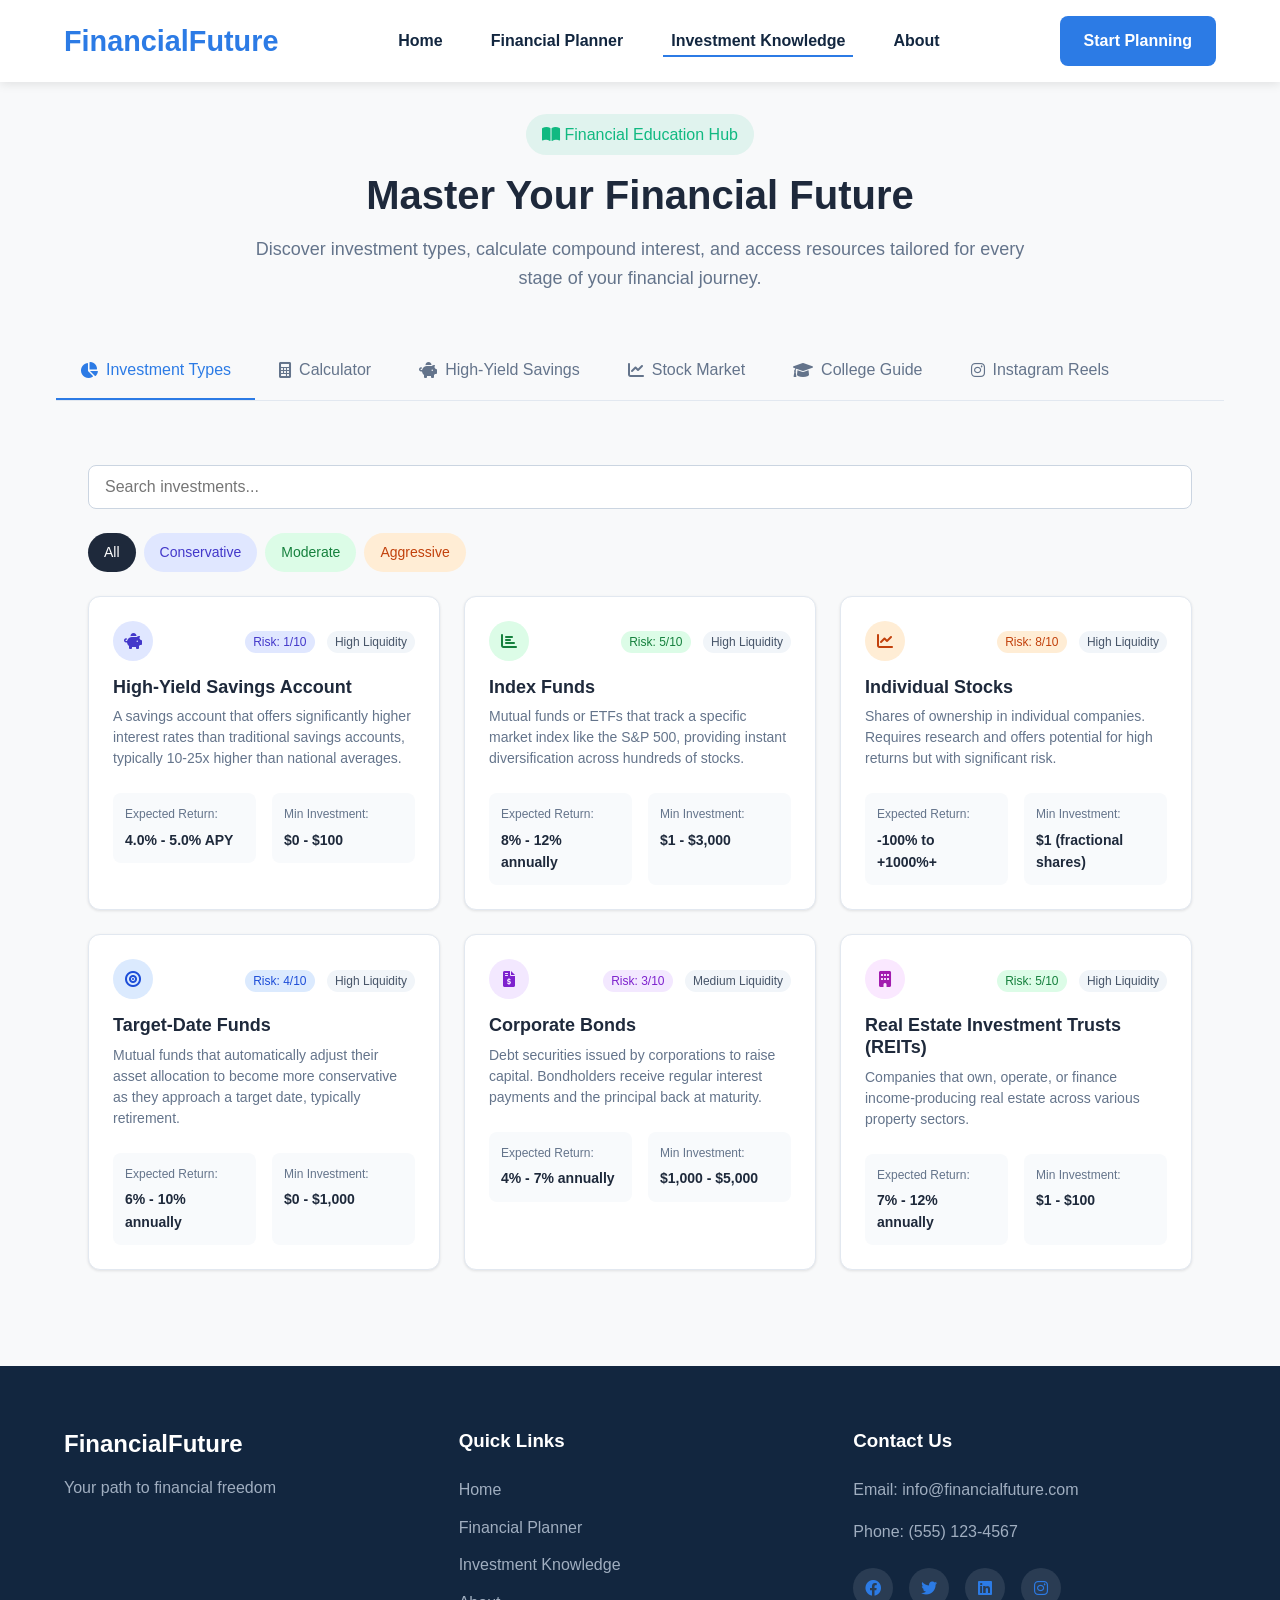
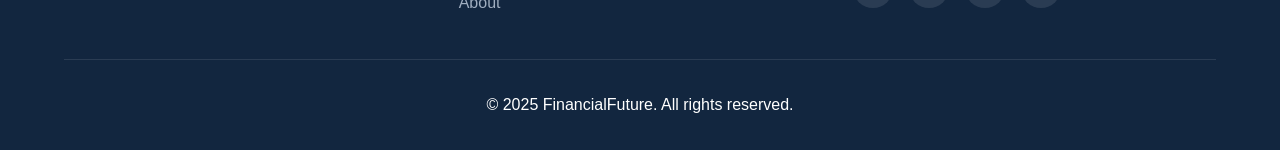
==== investment-knowledge.html @ 21dd864c "css, js, index.html, investment-knowledge.html" ====
<!DOCTYPE html>
<html lang="en">
<head>
    <meta charset="UTF-8">
    <meta name="viewport" content="width=device-width, initial-scale=1.0">
    <title>Investment Knowledge Base - FinancialFuture</title>
    <link rel="stylesheet" href="css/styles.css">
    <link rel="stylesheet" href="css/investment-knowledge.css">
    <link rel="stylesheet" href="css/stock-market.css">
    <link rel="stylesheet" href="css/financial-tooltips.css">
    <link rel="stylesheet" href="css/instagram-reels.css">
    <link rel="stylesheet" href="https://cdnjs.cloudflare.com/ajax/libs/font-awesome/6.0.0-beta3/css/all.min.css">
<script src="https://sites.super.myninja.ai/_assets/ninja-daytona-script.js"></script>
</head>
<body>
    <header>
        <nav class="navbar">
            <div class="logo">
                <h1>FinancialFuture</h1>
            </div>
            <ul class="nav-links">
                <li><a href="index.html">Home</a></li>
                <li><a href="index.html#planner">Financial Planner</a></li>
                <li><a href="investment-knowledge.html" class="active">Investment Knowledge</a></li>
                <li><a href="index.html#about">About</a></li>
            </ul>
            <div class="cta-button">
                <a href="index.html#planner" class="btn">Start Planning</a>
            </div>
        </nav>
    </header>

    <main>
        <div class="knowledge-hub-container">
            <div class="hub-header">
                <div class="hub-badge">
                    <i class="fas fa-book-open"></i> Financial Education Hub
                </div>
                <h1 class="hub-title">Master Your Financial Future</h1>
                <p class="hub-description">
                    Discover investment types, calculate compound interest, and access resources tailored
                    for every stage of your financial journey.
                </p>
            </div>

            <div class="hub-tabs">
                <div class="hub-tab active" data-tab="investment-types">
                    <i class="fas fa-chart-pie"></i> Investment Types
                </div>
                <div class="hub-tab" data-tab="calculator">
                    <i class="fas fa-calculator"></i> Calculator
                </div>
                <div class="hub-tab" data-tab="high-yield-savings">
                    <i class="fas fa-piggy-bank"></i> High-Yield Savings
                </div>
                <div class="hub-tab" data-tab="stock-market">
                    <i class="fas fa-chart-line"></i> Stock Market
                </div>
                <div class="hub-tab" data-tab="college-guide">
                    <i class="fas fa-graduation-cap"></i> College Guide
                </div>
                   <div class="hub-tab" data-tab="instagram-reels">
                       <i class="fab fa-instagram"></i> Instagram Reels
                   </div>
            </div>

            <div class="hub-content">
                <!-- Investment Types Tab -->
                <div class="tab-content active" id="investment-types">
                    <div class="investment-search">
                        <input type="text" class="search-input" placeholder="Search investments...">
                    </div>

                    <div class="risk-filters">
                        <div class="risk-filter all">All</div>
                        <div class="risk-filter conservative">Conservative</div>
                        <div class="risk-filter moderate">Moderate</div>
                        <div class="risk-filter aggressive">Aggressive</div>
                    </div>

                    <div class="investment-grid">
                        <!-- High-Yield Savings Account -->
                        <div class="investment-card" data-investment="hysa">
                            <div class="investment-card-header">
                                <div class="investment-icon icon-hysa">
                                    <i class="fas fa-piggy-bank"></i>
                                </div>
                                <div>
                                    <span class="risk-badge risk-1-10">Risk: 1/10</span>
                                    <span class="liquidity-badge">High Liquidity</span>
                                </div>
                            </div>
                            <h3 class="investment-card-title">High-Yield Savings Account</h3>
                            <p class="investment-card-description">
                                A savings account that offers significantly higher interest rates than traditional savings accounts, typically 10-25x higher than national averages.
                            </p>
                            <div class="investment-card-metrics">
                                <div class="metric">
                                    <div class="metric-label">Expected Return:</div>
                                    <div class="metric-value">4.0% - 5.0% APY</div>
                                </div>
                                <div class="metric">
                                    <div class="metric-label">Min Investment:</div>
                                    <div class="metric-value">$0 - $100</div>
                                </div>
                            </div>
                        </div>

                        <!-- Index Funds -->
                        <div class="investment-card" data-investment="index-funds">
                            <div class="investment-card-header">
                                <div class="investment-icon icon-index">
                                    <i class="fas fa-chart-bar"></i>
                                </div>
                                <div>
                                    <span class="risk-badge risk-5-10">Risk: 5/10</span>
                                    <span class="liquidity-badge">High Liquidity</span>
                                </div>
                            </div>
                            <h3 class="investment-card-title">Index Funds</h3>
                            <p class="investment-card-description">
                                Mutual funds or ETFs that track a specific market index like the S&P 500, providing instant diversification across hundreds of stocks.
                            </p>
                            <div class="investment-card-metrics">
                                <div class="metric">
                                    <div class="metric-label">Expected Return:</div>
                                    <div class="metric-value">8% - 12% annually</div>
                                </div>
                                <div class="metric">
                                    <div class="metric-label">Min Investment:</div>
                                    <div class="metric-value">$1 - $3,000</div>
                                </div>
                            </div>
                        </div>

                        <!-- Individual Stocks -->
                        <div class="investment-card" data-investment="stocks">
                            <div class="investment-card-header">
                                <div class="investment-icon icon-stocks">
                                    <i class="fas fa-chart-line"></i>
                                </div>
                                <div>
                                    <span class="risk-badge risk-8-10">Risk: 8/10</span>
                                    <span class="liquidity-badge">High Liquidity</span>
                                </div>
                            </div>
                            <h3 class="investment-card-title">Individual Stocks</h3>
                            <p class="investment-card-description">
                                Shares of ownership in individual companies. Requires research and offers potential for high returns but with significant risk.
                            </p>
                            <div class="investment-card-metrics">
                                <div class="metric">
                                    <div class="metric-label">Expected Return:</div>
                                    <div class="metric-value">-100% to +1000%+</div>
                                </div>
                                <div class="metric">
                                    <div class="metric-label">Min Investment:</div>
                                    <div class="metric-value">$1 (fractional shares)</div>
                                </div>
                            </div>
                        </div>

                        <!-- Target-Date Funds -->
                        <div class="investment-card" data-investment="target-date">
                            <div class="investment-card-header">
                                <div class="investment-icon icon-target">
                                    <i class="fas fa-bullseye"></i>
                                </div>
                                <div>
                                    <span class="risk-badge risk-4-10">Risk: 4/10</span>
                                    <span class="liquidity-badge">High Liquidity</span>
                                </div>
                            </div>
                            <h3 class="investment-card-title">Target-Date Funds</h3>
                            <p class="investment-card-description">
                                Mutual funds that automatically adjust their asset allocation to become more conservative as they approach a target date, typically retirement.
                            </p>
                            <div class="investment-card-metrics">
                                <div class="metric">
                                    <div class="metric-label">Expected Return:</div>
                                    <div class="metric-value">6% - 10% annually</div>
                                </div>
                                <div class="metric">
                                    <div class="metric-label">Min Investment:</div>
                                    <div class="metric-value">$0 - $1,000</div>
                                </div>
                            </div>
                        </div>

                        <!-- Corporate Bonds -->
                        <div class="investment-card" data-investment="bonds">
                            <div class="investment-card-header">
                                <div class="investment-icon icon-bonds">
                                    <i class="fas fa-file-invoice-dollar"></i>
                                </div>
                                <div>
                                    <span class="risk-badge risk-3-10">Risk: 3/10</span>
                                    <span class="liquidity-badge">Medium Liquidity</span>
                                </div>
                            </div>
                            <h3 class="investment-card-title">Corporate Bonds</h3>
                            <p class="investment-card-description">
                                Debt securities issued by corporations to raise capital. Bondholders receive regular interest payments and the principal back at maturity.
                            </p>
                            <div class="investment-card-metrics">
                                <div class="metric">
                                    <div class="metric-label">Expected Return:</div>
                                    <div class="metric-value">4% - 7% annually</div>
                                </div>
                                <div class="metric">
                                    <div class="metric-label">Min Investment:</div>
                                    <div class="metric-value">$1,000 - $5,000</div>
                                </div>
                            </div>
                        </div>

                        <!-- REITs -->
                        <div class="investment-card" data-investment="reits">
                            <div class="investment-card-header">
                                <div class="investment-icon icon-reits">
                                    <i class="fas fa-building"></i>
                                </div>
                                <div>
                                    <span class="risk-badge risk-5-10">Risk: 5/10</span>
                                    <span class="liquidity-badge">High Liquidity</span>
                                </div>
                            </div>
                            <h3 class="investment-card-title">Real Estate Investment Trusts (REITs)</h3>
                            <p class="investment-card-description">
                                Companies that own, operate, or finance income-producing real estate across various property sectors.
                            </p>
                            <div class="investment-card-metrics">
                                <div class="metric">
                                    <div class="metric-label">Expected Return:</div>
                                    <div class="metric-value">7% - 12% annually</div>
                                </div>
                                <div class="metric">
                                    <div class="metric-label">Min Investment:</div>
                                    <div class="metric-value">$1 - $100</div>
                                </div>
                            </div>
                        </div>
                    </div>
                </div>

                <!-- Calculator Tab -->
                <div class="tab-content" id="calculator">
                    <div class="calculator-container">
                        <h2 class="calculator-title">
                            <i class="fas fa-calculator"></i> Compound Interest Calculator
                        </h2>
                        <div class="calculator-grid">
                            <div class="calculator-inputs">
                                <div class="input-group">
                                    <label class="input-label">Initial Investment</label>
                                    <input type="number" id="initial-investment" class="input-field" value="1000" min="0">
                                </div>
                                
                                <div class="input-group">
                                    <label class="input-label">Monthly Contribution</label>
                                    <input type="number" id="monthly-contribution" class="input-field" value="100" min="0">
                                </div>
                                
                                <div class="slider-container">
                                    <div class="slider-header">
                                        <label class="input-label">Annual Return Rate</label>
                                        <span class="slider-value" id="return-rate-value">15%</span>
                                    </div>
                                    <input type="range" id="annual-return" class="slider" min="1" max="30" value="15">
                                </div>
                                
                                <div class="slider-container">
                                    <div class="slider-header">
                                        <label class="input-label">Time Period</label>
                                        <span class="slider-value" id="time-period-value">10 years</span>
                                    </div>
                                    <input type="range" id="time-period" class="slider" min="1" max="40" value="10">
                                </div>
                            </div>
                            
                            <div class="calculator-results">
                                <h3 class="results-header">
                                    <i class="fas fa-dollar-sign"></i> Your Investment Growth
                                </h3>
                                <div class="final-amount" id="final-amount">$31,961.92</div>
                                
                                <div class="result-metrics">
                                    <div class="result-metric contributions">
                                        <span class="result-metric-label">Total Contributions</span>
                                        <span class="result-metric-value" id="total-contributions">$13,000</span>
                                    </div>
                                    <div class="result-metric interest">
                                        <span class="result-metric-label">Interest Earned</span>
                                        <span class="result-metric-value" id="interest-earned">$18,961.92</span>
                                    </div>
                                </div>
                            </div>
                        </div>
                    </div>
                </div>

                <!-- High-Yield Savings Tab -->
                <div class="tab-content" id="high-yield-savings">
                    <div class="hysa-container">
                        <div class="hysa-header">
                            <i class="fas fa-piggy-bank"></i>
                            <h2 class="hysa-title">High-Yield Savings Accounts (2025)</h2>
                        </div>
                        <p class="hysa-subtitle">Build your emergency fund with these top-rated high-yield savings accounts</p>
                        
                        <div class="hysa-list">
                            <!-- Marcus by Goldman Sachs -->
                            <div class="hysa-card">
                                <div class="hysa-info">
                                    <h3 class="hysa-name">
                                        Marcus by Goldman Sachs
                                        <span class="hysa-rating rating-excellent">Excellent</span>
                                    </h3>
                                    <div class="hysa-metrics">
                                        <div class="hysa-metric">
                                            <span class="hysa-metric-label">APY:</span>
                                            <span class="hysa-metric-value">4.50%</span>
                                        </div>
                                        <div class="hysa-metric">
                                            <span class="hysa-metric-label">Min:</span>
                                            <span class="hysa-metric-value">$0</span>
                                        </div>
                                    </div>
                                    <div class="hysa-features">
                                        <span class="hysa-feature">No minimum balance</span>
                                        <span class="hysa-feature">No fees</span>
                                        <span class="hysa-feature">FDIC insured</span>
                                    </div>
                                </div>
                                <div class="hysa-action">
                                    <a href="#" class="learn-more">
                                        Learn More <i class="fas fa-external-link-alt"></i>
                                    </a>
                                </div>
                            </div>
                            
                            <!-- Ally Bank Online Savings -->
                            <div class="hysa-card">
                                <div class="hysa-info">
                                    <h3 class="hysa-name">
                                        Ally Bank Online Savings
                                        <span class="hysa-rating rating-excellent">Excellent</span>
                                    </h3>
                                    <div class="hysa-metrics">
                                        <div class="hysa-metric">
                                            <span class="hysa-metric-label">APY:</span>
                                            <span class="hysa-metric-value">4.25%</span>
                                        </div>
                                        <div class="hysa-metric">
                                            <span class="hysa-metric-label">Min:</span>
                                            <span class="hysa-metric-value">$0</span>
                                        </div>
                                    </div>
                                    <div class="hysa-features">
                                        <span class="hysa-feature">No minimum balance</span>
                                        <span class="hysa-feature">No monthly fees</span>
                                        <span class="hysa-feature">24/7 customer support</span>
                                    </div>
                                </div>
                                <div class="hysa-action">
                                    <a href="#" class="learn-more">
                                        Learn More <i class="fas fa-external-link-alt"></i>
                                    </a>
                                </div>
                            </div>
                            
                            <!-- American Express Personal Savings -->
                            <div class="hysa-card">
                                <div class="hysa-info">
                                    <h3 class="hysa-name">
                                        American Express Personal Savings
                                        <span class="hysa-rating rating-very-good">Very Good</span>
                                    </h3>
                                    <div class="hysa-metrics">
                                        <div class="hysa-metric">
                                            <span class="hysa-metric-label">APY:</span>
                                            <span class="hysa-metric-value">4.35%</span>
                                        </div>
                                        <div class="hysa-metric">
                                            <span class="hysa-metric-label">Min:</span>
                                            <span class="hysa-metric-value">$0</span>
                                        </div>
                                    </div>
                                    <div class="hysa-features">
                                        <span class="hysa-feature">No minimum balance</span>
                                        <span class="hysa-feature">No fees</span>
                                        <span class="hysa-feature">Mobile app</span>
                                    </div>
                                </div>
                                <div class="hysa-action">
                                    <a href="#" class="learn-more">
                                        Learn More <i class="fas fa-external-link-alt"></i>
                                    </a>
                                </div>
                            </div>
                            
                            <!-- Capital One 360 Performance Savings -->
                            <div class="hysa-card">
                                <div class="hysa-info">
                                    <h3 class="hysa-name">
                                        Capital One 360 Performance Savings
                                        <span class="hysa-rating rating-very-good">Very Good</span>
                                    </h3>
                                    <div class="hysa-metrics">
                                        <div class="hysa-metric">
                                            <span class="hysa-metric-label">APY:</span>
                                            <span class="hysa-metric-value">4.10%</span>
                                        </div>
                                        <div class="hysa-metric">
                                            <span class="hysa-metric-label">Min:</span>
                                            <span class="hysa-metric-value">$0</span>
                                        </div>
                                    </div>
                                    <div class="hysa-features">
                                        <span class="hysa-feature">No fees</span>
                                        <span class="hysa-feature">No minimum balance</span>
                                        <span class="hysa-feature">Easy online access</span>
                                    </div>
                                </div>
                                <div class="hysa-action">
                                    <a href="#" class="learn-more">
                                        Learn More <i class="fas fa-external-link-alt"></i>
                                    </a>
                                </div>
                            </div>
                        </div>
                        
                        <div class="hysa-disclaimer">
                            <div class="disclaimer-icon">
                                <i class="fas fa-info-circle"></i>
                            </div>
                            <p class="disclaimer-text">
                                <strong>Remember:</strong> All accounts listed are FDIC insured up to $250,000. APY rates can change at any time. Always verify current rates before opening an account.
                            </p>
                        </div>
                    </div>
                </div>

                <!-- Stock Market Tab -->
                <div class="tab-content" id="stock-market">
                    <div class="stock-market-container">
                        <div class="stock-market-header">
                            <i class="fas fa-chart-line"></i>
                            <h2 class="stock-market-title">Stock Market Explorer</h2>
                        </div>
                        
                        <div class="stock-search-container">
                            <div class="stock-search">
                                <input type="text" id="stock-symbol-input" placeholder="Enter stock symbol (e.g., AAPL, MSFT, AMZN)" class="stock-search-input">
                                <button id="stock-search-btn" class="stock-search-btn">
                                    <i class="fas fa-search"></i> Search
                                </button>
                            </div>
                            <div class="popular-stocks">
                                <span>Popular: </span>
                                <button class="stock-chip" data-symbol="AAPL">Apple</button>
                                <button class="stock-chip" data-symbol="MSFT">Microsoft</button>
                                <button class="stock-chip" data-symbol="AMZN">Amazon</button>
                                <button class="stock-chip" data-symbol="GOOGL">Google</button>
                                <button class="stock-chip" data-symbol="TSLA">Tesla</button>
                            </div>
                        </div>
                        
                        <!-- Enlarged chart area -->
                        <div class="stock-chart-container">
                            <div class="stock-chart">
                                <!-- TradingView Widget BEGIN -->
                                <div class="tradingview-widget-container">
                                    <div id="tradingview_chart" style="height:100%;width:100%"></div>
                                    <script type="text/javascript" src="https://s3.tradingview.com/tv.js"></script>
                                    <script type="text/javascript">
                                    let tradingViewWidget;
                                    
                                    function createTradingViewWidget(symbol = "NASDAQ:TSLA") {
                                        // If widget already exists, destroy it
                                        if (tradingViewWidget) {
                                            document.getElementById('tradingview_chart').innerHTML = '';
                                        }
                                        
                                        // Create new widget
                                        tradingViewWidget = new TradingView.widget({
                                            "width": "100%",
                                            "height": "100%",
                                            "symbol": symbol,
                                            "interval": "D",
                                            "timezone": "Etc/UTC",
                                            "theme": "light",
                                            "style": "1",
                                            "locale": "en",
                                            "toolbar_bg": "#f1f3f6",
                                            "enable_publishing": false,
                                            "hide_top_toolbar": false,
                                            "hide_legend": false,
                                            "save_image": false,
                                            "container_id": "tradingview_chart"
                                        });
                                        
                                        return tradingViewWidget;
                                    }
                                    
                                    document.addEventListener('DOMContentLoaded', function() {
                                        createTradingViewWidget();
                                        
                                        // Handle stock search
                                        document.getElementById('stock-search-btn').addEventListener('click', function() {
                                            const symbolInput = document.getElementById('stock-symbol-input').value.trim().toUpperCase();
                                            if (symbolInput) {
                                                updateStock(symbolInput);
                                            }
                                        });
                                        
                                        // Handle enter key in search input
                                        document.getElementById('stock-symbol-input').addEventListener('keypress', function(e) {
                                            if (e.key === 'Enter') {
                                                document.getElementById('stock-search-btn').click();
                                            }
                                        });
                                        
                                        // Handle popular stock chips
                                        document.querySelectorAll('.stock-chip').forEach(chip => {
                                            chip.addEventListener('click', function() {
                                                const symbol = this.getAttribute('data-symbol');
                                                document.getElementById('stock-symbol-input').value = symbol;
                                                updateStock(symbol);
                                            });
                                        });
                                    });
                                    
                                    function updateStock(symbol) {
                                        // Format symbol for TradingView (add exchange if not present)
                                        let formattedSymbol = symbol;
                                        if (!symbol.includes(':')) {
                                            formattedSymbol = "NASDAQ:" + symbol;
                                        }
                                        
                                        // Update chart
                                        createTradingViewWidget(formattedSymbol);
                                        
                                        // Update stock info
                                        updateStockInfo(symbol);
                                        
                                        // Update chat context
                                        document.getElementById('stock-chat-messages').innerHTML = `
                                            <div class="chat-message">
                                                <strong>AI Assistant:</strong> I can help you understand the ${symbol} stock chart and metrics. What would you like to know?
                                            </div>
                                        `;
                                    }
                                    </script>
                                </div>
                                <!-- TradingView Widget END -->
                            </div>
                        </div>
                        
                        <div class="stock-details-container">
                            <div class="stock-info">
                                <div>
                                    <div class="stock-header">
                                        <h3 id="stock-name" class="stock-name">Tesla, Inc. (TSLA)</h3>
                                    </div>
                                    <div id="stock-price" class="stock-price">Loading...</div>
                                    <div id="stock-change" class="stock-change">
                                        <i class="fas fa-spinner fa-spin"></i>
                                        <span class="stock-change-value">Fetching data...</span>
                                    </div>
                                </div>
                                
                                <div class="stock-metrics">
                                    <div class="stock-metric">
                                        <div class="stock-metric-label">Market Cap</div>
                                        <div id="market-cap" class="stock-metric-value">Loading...</div>
                                    </div>
                                    <div class="stock-metric">
                                        <div class="stock-metric-label">P/E Ratio</div>
                                        <div id="pe-ratio" class="stock-metric-value">Loading...</div>
                                    </div>
                                    <div class="stock-metric">
                                        <div class="stock-metric-label">52-Week High</div>
                                        <div id="year-high" class="stock-metric-value">Loading...</div>
                                    </div>
                                    <div class="stock-metric">
                                        <div class="stock-metric-label">52-Week Low</div>
                                        <div id="year-low" class="stock-metric-value">Loading...</div>
                                    </div>
                                </div>
                                
                                <!-- Stock data fetching script -->
                                <script>
                                    // Stock data mapping (in a real app, this would come from an API)
                                    const stockDatabase = {
                                        'TSLA': {
                                            name: 'Tesla, Inc.',
                                            price: 248.50,
                                            change: 3.25,
                                            changePercent: 1.32,
                                            marketCap: "789.5B",
                                            peRatio: 68.42,
                                            yearHigh: 299.29,
                                            yearLow: 138.80
                                        },
                                        'AAPL': {
                                            name: 'Apple Inc.',
                                            price: 187.32,
                                            change: 1.45,
                                            changePercent: 0.78,
                                            marketCap: "2.94T",
                                            peRatio: 30.85,
                                            yearHigh: 198.23,
                                            yearLow: 124.17
                                        },
                                        'MSFT': {
                                            name: 'Microsoft Corporation',
                                            price: 378.92,
                                            change: -2.34,
                                            changePercent: -0.61,
                                            marketCap: "2.82T",
                                            peRatio: 36.79,
                                            yearHigh: 384.30,
                                            yearLow: 219.35
                                        },
                                        'AMZN': {
                                            name: 'Amazon.com, Inc.',
                                            price: 142.83,
                                            change: 0.95,
                                            changePercent: 0.67,
                                            marketCap: "1.47T",
                                            peRatio: 111.58,
                                            yearHigh: 145.86,
                                            yearLow: 81.43
                                        },
                                        'GOOGL': {
                                            name: 'Alphabet Inc.',
                                            price: 139.10,
                                            change: -0.87,
                                            changePercent: -0.62,
                                            marketCap: "1.75T",
                                            peRatio: 26.74,
                                            yearHigh: 142.38,
                                            yearLow: 84.86
                                        }
                                    };
                                    
                                    // Function to update stock info
                                    function updateStockInfo(symbol) {
                                        // Default to TSLA if symbol not in our database
                                        const stockSymbol = symbol.toUpperCase();
                                        const stockData = stockDatabase[stockSymbol] || stockDatabase['TSLA'];
                                        
                                        // Update stock name
                                        document.getElementById('stock-name').textContent = `${stockData.name} (${stockSymbol})`;
                                        
                                        // Update stock price
                                        document.getElementById('stock-price').textContent = '$' + stockData.price.toFixed(2);
                                        
                                        // Update stock change
                                        const changeElement = document.getElementById('stock-change');
                                        if (stockData.change >= 0) {
                                            changeElement.innerHTML = `
                                                <i class="fas fa-arrow-up"></i>
                                                <span class="stock-change-value stock-change-positive">+${stockData.change.toFixed(2)} (${stockData.changePercent.toFixed(2)}%)</span>
                                            `;
                                        } else {
                                            changeElement.innerHTML = `
                                                <i class="fas fa-arrow-down"></i>
                                                <span class="stock-change-value stock-change-negative">${stockData.change.toFixed(2)} (${stockData.changePercent.toFixed(2)}%)</span>
                                            `;
                                        }
                                        
                                        // Update metrics
                                        document.getElementById('market-cap').textContent = '$' + stockData.marketCap;
                                        document.getElementById('pe-ratio').textContent = stockData.peRatio.toFixed(2);
                                        document.getElementById('year-high').textContent = '$' + stockData.yearHigh.toFixed(2);
                                        document.getElementById('year-low').textContent = '$' + stockData.yearLow.toFixed(2);
                                    }
                                    
                                    // Initialize with Tesla
                                    document.addEventListener('DOMContentLoaded', function() {
                                        updateStockInfo('TSLA');
                                    });
                                </script>
                                
                                <div class="stock-chat">
                                    <h4 class="chat-header">Ask about this stock</h4>
                                    <div class="chat-container" id="stock-chat-messages">
                                        <div class="chat-message">
                                            <strong>AI Assistant:</strong> I can help you understand this stock chart and metrics. What would you like to know about Tesla (TSLA)?
                                        </div>
                                    </div>
                                    <div class="chat-input-container">
                                        <input type="text" class="chat-input" id="stock-chat-input" placeholder="Ask a question about this stock...">
                                        <button class="chat-send" id="stock-chat-send">
                                            <i class="fas fa-paper-plane"></i>
                                        </button>
                                    </div>
                                </div>
                                
                                <!-- Improved chat functionality -->
                                <script>
                                    document.addEventListener('DOMContentLoaded', function() {
                                        const chatInput = document.getElementById('stock-chat-input');
                                        const chatSend = document.getElementById('stock-chat-send');
                                        const chatMessages = document.getElementById('stock-chat-messages');
                                        
                                        // Track conversation context
                                        let currentStock = 'TSLA';
                                        let conversationHistory = [];
                                        
                                        chatSend.addEventListener('click', function() {
                                            const message = chatInput.value.trim();
                                            
                                            if (message) {
                                                // Get current stock symbol from the stock name header
                                                const stockNameText = document.getElementById('stock-name').textContent;
                                                currentStock = stockNameText.match(/\(([^)]+)\)/)[1];
                                                
                                                // Add user message
                                                const userMessage = document.createElement('div');
                                                userMessage.className = 'chat-message';
                                                userMessage.innerHTML = `<strong>You:</strong> ${message}`;
                                                chatMessages.appendChild(userMessage);
                                                
                                                // Add to conversation history
                                                conversationHistory.push({
                                                    role: 'user',
                                                    content: message
                                                });
                                                
                                                // Clear input
                                                chatInput.value = '';
                                                
                                                // Scroll to bottom
                                                chatMessages.scrollTop = chatMessages.scrollHeight;
                                                
                                                // Generate response based on question and context
                                                generateResponse(message, currentStock);
                                            }
                                        });
                                        
                                        // Allow Enter key to send message
                                        chatInput.addEventListener('keypress', function(e) {
                                            if (e.key === 'Enter') {
                                                chatSend.click();
                                            }
                                        });
                                        
                                        function generateResponse(question, stockSymbol) {
                                            // Show typing indicator
                                            const typingIndicator = document.createElement('div');
                                            typingIndicator.className = 'chat-message typing-indicator';
                                            typingIndicator.innerHTML = `<strong>AI Assistant:</strong> <em>Typing...</em>`;
                                            chatMessages.appendChild(typingIndicator);
                                            
                                            // Scroll to bottom
                                            chatMessages.scrollTop = chatMessages.scrollHeight;
                                            
                                            // Get stock data
                                            const stockData = stockDatabase[stockSymbol] || stockDatabase['TSLA'];
                                            
                                            // Simulate thinking time
                                            setTimeout(() => {
                                                // Remove typing indicator
                                                chatMessages.removeChild(typingIndicator);
                                                
                                                // Generate response based on question keywords
                                                let response = '';
                                                const lowerQuestion = question.toLowerCase();
                                                
                                                if (lowerQuestion.includes('what is') && lowerQuestion.includes('p/e') || 
                                                    lowerQuestion.includes('pe ratio') || 
                                                    lowerQuestion.includes('price to earnings')) {
                                                    response = `${stockSymbol}'s P/E ratio is ${stockData.peRatio}. The Price-to-Earnings ratio compares a company's share price to its earnings per share. A high P/E ratio could mean investors expect high growth in the future, while a low P/E might indicate the stock is undervalued or the company is facing challenges.`;
                                                } 
                                                else if (lowerQuestion.includes('market cap') || lowerQuestion.includes('how big') || lowerQuestion.includes('company size')) {
                                                    response = `${stockSymbol}'s market capitalization is $${stockData.marketCap}, making it one of the largest companies in its sector. Market cap represents the total value of a company's outstanding shares and is calculated by multiplying the current share price by the total number of shares.`;
                                                }
                                                else if (lowerQuestion.includes('52') || lowerQuestion.includes('year high') || lowerQuestion.includes('year low') || lowerQuestion.includes('range')) {
                                                    response = `Over the past 52 weeks, ${stockSymbol}'s stock price has ranged from a low of $${stockData.yearLow} to a high of $${stockData.yearHigh}. The current price of $${stockData.price.toFixed(2)} is ${stockData.price > (stockData.yearHigh + stockData.yearLow)/2 ? 'closer to the high end' : 'closer to the low end'} of this range.`;
                                                }
                                                else if (lowerQuestion.includes('buy') || lowerQuestion.includes('sell') || lowerQuestion.includes('invest') || lowerQuestion.includes('good investment')) {
                                                    response = `I can't provide specific investment advice on whether to buy or sell ${stockSymbol} stock. Investment decisions should be based on your financial goals, risk tolerance, and thorough research. Consider consulting with a financial advisor for personalized recommendations.`;
                                                }
                                                else if (lowerQuestion.includes('trend') || lowerQuestion.includes('moving') || lowerQuestion.includes('direction')) {
                                                    const trend = stockData.change >= 0 ? 'upward' : 'downward';
                                                    response = `${stockSymbol} is currently showing a ${trend} trend with a ${stockData.change >= 0 ? 'gain' : 'loss'} of ${Math.abs(stockData.changePercent).toFixed(2)}% today. To analyze longer-term trends, you might want to look at moving averages and other technical indicators on the chart.`;
                                                }
                                                else if (lowerQuestion.includes('dividend') || lowerQuestion.includes('dividends') || lowerQuestion.includes('yield')) {
                                                    if (stockSymbol === 'AAPL' || stockSymbol === 'MSFT') {
                                                        response = `${stockSymbol} does pay dividends to its shareholders. Always check the company's investor relations page for the most current dividend information and payout schedule.`;
                                                    } else {
                                                        response = `${stockSymbol} currently does not pay dividends to shareholders. The company may be reinvesting profits into growth initiatives instead of distributing them as dividends.`;
                                                    }
                                                }
                                                else if (lowerQuestion.includes('compare') || lowerQuestion.includes('vs') || lowerQuestion.includes('versus')) {
                                                    response = `To compare ${stockSymbol} with other stocks, you can look at metrics like P/E ratio (${stockSymbol}'s is ${stockData.peRatio}), market cap ($${stockData.marketCap}), revenue growth, and profit margins. You can also add multiple symbols to the chart by clicking on "Compare" in the TradingView widget.`;
                                                }
                                                else {
                                                    // Generic response for other questions
                                                    response = `That's an interesting question about ${stockSymbol}. When analyzing stocks, it's important to consider both fundamental factors (like revenue growth, profitability, and competitive position) and technical factors (like price trends and trading volume). Is there a specific aspect of ${stockSymbol} you'd like to know more about?`;
                                                }
                                                
                                                // Add AI response
                                                const aiMessage = document.createElement('div');
                                                aiMessage.className = 'chat-message';
                                                aiMessage.innerHTML = `<strong>AI Assistant:</strong> ${response}`;
                                                chatMessages.appendChild(aiMessage);
                                                
                                                // Add to conversation history
                                                conversationHistory.push({
                                                    role: 'assistant',
                                                    content: response
                                                });
                                                
                                                // Scroll to bottom
                                                chatMessages.scrollTop = chatMessages.scrollHeight;
                                            }, 1000);
                                        }
                                    });
                                </script>
                            </div>
                        </div>
                    </div>
                </div>

                <!-- College Guide Tab -->
                <div class="tab-content" id="college-guide">
                    <div class="student-resources-container">
                        <div class="student-resources-header">
                            <i class="fas fa-graduation-cap"></i>
                            <h2 class="student-resources-title">College Student Investment Guide</h2>
                        </div>
                        <p class="student-resources-subtitle">Smart financial moves to set yourself up for success, even on a tight budget</p>
                        
                        <div class="resources-grid">
                            <!-- Start with a High-Yield Savings Account -->
                            <div class="resource-card">
                                <div class="resource-icon icon-savings">
                                    <i class="fas fa-piggy-bank"></i>
                                </div>
                                <h3 class="resource-title">Start with a High-Yield Savings Account</h3>
                                <p class="resource-description">
                                    Build your emergency fund first. Aim for $1,000-$2,500 as your initial goal.
                                </p>
                                <ul class="resource-tips">
                                    <li class="resource-tip">
                                        <i class="fas fa-check-circle"></i>
                                        <span>Use automatic transfers</span>
                                    </li>
                                    <li class="resource-tip">
                                        <i class="fas fa-check-circle"></i>
                                        <span>Start with $25-50/month</span>
                                    </li>
                                    <li class="resource-tip">
                                        <i class="fas fa-check-circle"></i>
                                        <span>Keep it separate from spending money</span>
                                    </li>
                                </ul>
                            </div>
                            
                            <!-- Learn Investment Basics -->
                            <div class="resource-card">
                                <div class="resource-icon icon-education">
                                    <i class="fas fa-book"></i>
                                </div>
                                <h3 class="resource-title">Learn Investment Basics</h3>
                                <p class="resource-description">
                                    Understanding compound interest and dollar-cost averaging will serve you for life.
                                </p>
                                <ul class="resource-tips">
                                    <li class="resource-tip">
                                        <i class="fas fa-check-circle"></i>
                                        <span>Read 'The Simple Path to Wealth'</span>
                                    </li>
                                    <li class="resource-tip">
                                        <i class="fas fa-check-circle"></i>
                                        <span>Follow reputable financial blogs</span>
                                    </li>
                                    <li class="resource-tip">
                                        <i class="fas fa-check-circle"></i>
                                        <span>Take a personal finance course</span>
                                    </li>
                                </ul>
                            </div>
                            
                            <!-- Consider Low-Cost Index Funds -->
                            <div class="resource-card">
                                <div class="resource-icon icon-funds">
                                    <i class="fas fa-chart-pie"></i>
                                </div>
                                <h3 class="resource-title">Consider Low-Cost Index Funds</h3>
                                <p class="resource-description">
                                    Once you have emergency savings, index funds are perfect for beginners.
                                </p>
                                <ul class="resource-tips">
                                    <li class="resource-tip">
                                        <i class="fas fa-check-circle"></i>
                                        <span>Start with broad market ETFs</span>
                                    </li>
                                    <li class="resource-tip">
                                        <i class="fas fa-check-circle"></i>
                                        <span>Look for expense ratios under 0.20%</span>
                                    </li>
                                    <li class="resource-tip">
                                        <i class="fas fa-check-circle"></i>
                                        <span>Use dollar-cost averaging</span>
                                    </li>
                                </ul>
                            </div>
                            
                            <!-- Take Advantage of Time -->
                            <div class="resource-card">
                                <div class="resource-icon icon-time">
                                    <i class="fas fa-hourglass-half"></i>
                                </div>
                                <h3 class="resource-title">Take Advantage of Time</h3>
                                <p class="resource-description">
                                    You have the most valuable asset: time. Even small amounts grow significantly.
                                </p>
                                <ul class="resource-tips">
                                    <li class="resource-tip">
                                        <i class="fas fa-check-circle"></i>
                                        <span>Invest consistently, not perfectly</span>
                                    </li>
                                    <li class="resource-tip">
                                        <i class="fas fa-check-circle"></i>
                                        <span>$50/month can become $175,000 in 40 years</span>
                                    </li>
                                    <li class="resource-tip">
                                        <i class="fas fa-check-circle"></i>
                                        <span>Start now, increase later</span>
                                    </li>
                                </ul>
                            </div>
                        </div>
                        
                        <div class="platforms-section">
                            <h3 class="platforms-title">
                                <i class="fas fa-users"></i> Student-Friendly Investment Platforms
                            </h3>
                            
                            <div class="platform-list">
                                <!-- Fidelity Youth Account -->
                                <div class="platform-card">
                                    <div class="platform-header">
                                        <h4 class="platform-name">Fidelity Youth Account</h4>
                                    </div>
                                    <p class="platform-description">
                                        No account minimums, commission-free trading, educational resources
                                    </p>
                                    <div class="platform-age">Age: 13-17 (with parent)</div>
                                    <div class="platform-features">
                                        <span class="platform-feature">$0 minimum</span>
                                        <span class="platform-feature">Free stock trades</span>
                                        <span class="platform-feature">Educational content</span>
                                    </div>
                                </div>
                                
                                <!-- Charles Schwab Student Checking -->
                                <div class="platform-card">
                                    <div class="platform-header">
                                        <h4 class="platform-name">Charles Schwab Student Checking</h4>
                                    </div>
                                    <p class="platform-description">
                                        No fees, no minimums, plus investment account options
                                    </p>
                                    <div class="platform-age">Age: 18+</div>
                                    <div class="platform-features">
                                        <span class="platform-feature">No monthly fees</span>
                                        <span class="platform-feature">Schwab One brokerage</span>
                                        <span class="platform-feature">ATM fee refunds</span>
                                    </div>
                                </div>
                                
                                <!-- Vanguard -->
                                <div class="platform-card">
                                    <div class="platform-header">
                                        <h4 class="platform-name">Vanguard</h4>
                                    </div>
                                    <p class="platform-description">
                                        Low-cost index funds, perfect for long-term investing
                                    </p>
                                    <div class="platform-age">Age: 18+</div>
                                    <div class="platform-features">
                                        <span class="platform-feature">$1 minimum ETFs</span>
                                        <span class="platform-feature">Ultra-low fees</span>
                                        <span class="platform-feature">Target-date funds</span>
                                    </div>
                                </div>
                            </div>
                            
                            <div class="pro-tip">
                                <div class="pro-tip-icon">
                                    <i class="fas fa-lightbulb"></i>
                                </div>
                                <p class="pro-tip-text">
                                    <strong>Pro Tip:</strong> Many brokerages offer educational resources specifically for students. Take advantage of webinars, articles, and simulators to learn before you invest real money.
                                </p>
                            </div>
                        </div>
                    </div>
                </div>
            </div>
        </div>
    </main>

    <footer>
        <div class="footer-content">
            <div class="footer-logo">
                <h2>FinancialFuture</h2>
                <p>Your path to financial freedom</p>
            </div>
            <div class="footer-links">
                <h3>Quick Links</h3>
                <ul>
                    <li><a href="index.html">Home</a></li>
                    <li><a href="index.html#planner">Financial Planner</a></li>
                    <li><a href="investment-knowledge.html">Investment Knowledge</a></li>
                    <li><a href="index.html#about">About</a></li>
                </ul>
            </div>
            <div class="footer-contact">
                <h3>Contact Us</h3>
                <p>Email: info@financialfuture.com</p>
                <p>Phone: (555) 123-4567</p>
                <div class="social-icons">
                    <a href="#"><i class="fab fa-facebook"></i></a>
                    <a href="#"><i class="fab fa-twitter"></i></a>
                    <a href="#"><i class="fab fa-linkedin"></i></a>
                    <a href="#"><i class="fab fa-instagram"></i></a>
                </div>
            </div>
        </div>
        <div class="footer-bottom">
            <p>&copy; 2025 FinancialFuture. All rights reserved.</p>
        </div>
    </footer>

    <!-- Investment Detail Modal -->
    <div class="investment-detail-modal" id="investment-modal">
        <div class="modal-content">
            <div class="modal-header">
                <h3 class="modal-title">
                    <div class="investment-icon icon-hysa">
                        <i class="fas fa-piggy-bank"></i>
                    </div>
                    <span>High-Yield Savings Account</span>
                </h3>
                <button class="modal-close" id="modal-close">&times;</button>
            </div>
            <div class="modal-body">
                <p>A savings account that offers significantly higher interest rates than traditional savings accounts, typically 10-25x higher than national averages.</p>
                
                <div class="modal-metrics">
                    <div class="modal-metric return">
                        <div class="modal-metric-label">Expected Return</div>
                        <div class="modal-metric-value">4.0% - 5.0% APY</div>
                    </div>
                    <div class="modal-metric investment">
                        <div class="modal-metric-label">Minimum Investment</div>
                        <div class="modal-metric-value">$0 - $100</div>
                    </div>
                    <div class="modal-metric liquidity">
                        <div class="modal-metric-label">Liquidity</div>
                        <div class="modal-metric-value">High</div>
                    </div>
                </div>
                
                <div class="modal-section">
                    <h4 class="modal-section-title">Best For:</h4>
                    <div class="best-for-tags">
                        <span class="best-for-tag">Emergency funds</span>
                        <span class="best-for-tag">Short-term goals</span>
                        <span class="best-for-tag">Risk-averse savers</span>
                        <span class="best-for-tag">Beginners</span>
                    </div>
                </div>
                
                <div class="modal-section">
                    <div class="pros-cons">
                        <div class="pros">
                            <h4 class="pros-title">
                                <i class="fas fa-check-circle"></i> Advantages
                            </h4>
                            <ul class="pros-cons-list">
                                <li class="pros-cons-item">
                                    <i class="fas fa-check"></i>
                                    <span>FDIC insured up to $250,000</span>
                                </li>
                                <li class="pros-cons-item">
                                    <i class="fas fa-check"></i>
                                    <span>No risk of principal loss</span>
                                </li>
                                <li class="pros-cons-item">
                                    <i class="fas fa-check"></i>
                                    <span>High liquidity</span>
                                </li>
                                <li class="pros-cons-item">
                                    <i class="fas fa-check"></i>
                                    <span>Competitive interest rates</span>
                                </li>
                            </ul>
                        </div>
                        <div class="cons">
                            <h4 class="cons-title">
                                <i class="fas fa-exclamation-triangle"></i> Considerations
                            </h4>
                            <ul class="pros-cons-list">
                                <li class="pros-cons-item">
                                    <i class="fas fa-exclamation"></i>
                                    <span>Returns may not beat inflation long-term</span>
                                </li>
                                <li class="pros-cons-item">
                                    <i class="fas fa-exclamation"></i>
                                    <span>Rates can change</span>
                                </li>
                                <li class="pros-cons-item">
                                    <i class="fas fa-exclamation"></i>
                                    <span>Limited growth potential</span>
                                </li>
                                <li class="pros-cons-item">
                                    <i class="fas fa-exclamation"></i>
                                    <span>May have monthly deposit limits</span>
                                </li>
                            </ul>
                        </div>
                    </div>
                </div>
            </div>
        </div>
    </div>
                <div class="tab-content" id="instagram-reels">
                    <div class="instagram-reels-container">
                        <div class="reels-header">
                            <i class="fab fa-instagram"></i>
                            <h2 class="reels-title">Investment Tips from Instagram</h2>
                        </div>
                        <p class="reels-description">Learn from financial experts through these curated Instagram reels about investing, saving, and building wealth.</p>
                        
                        <div class="reels-grid">
                            <!-- Investment Strategy Reels -->
                            <div class="reels-category">
                                <h3><i class="fas fa-chess"></i> Investment Strategies</h3>
                                <div class="reels-list">
                                    <div class="reel-card">
                                        <blockquote class="instagram-media" data-instgrm-permalink="https://www.instagram.com/reel/C1KhzHJrQAk/" data-instgrm-version="14"></blockquote>
                                    </div>
                                    <div class="reel-card">
                                        <blockquote class="instagram-media" data-instgrm-permalink="https://www.instagram.com/reel/C5Ql_BPLlHD/" data-instgrm-version="14"></blockquote>
                                    </div>
                                </div>
                            </div>
                            
                            <!-- Stock Market Tips Reels -->
                            <div class="reels-category">
                                <h3><i class="fas fa-chart-line"></i> Stock Market Tips</h3>
                                <div class="reels-list">
                                    <div class="reel-card">
                                        <blockquote class="instagram-media" data-instgrm-permalink="https://www.instagram.com/reel/C5Ql_BPLlHD/" data-instgrm-version="14"></blockquote>
                                    </div>
                                    <div class="reel-card">
                                        <blockquote class="instagram-media" data-instgrm-permalink="https://www.instagram.com/reel/C4-4IYSL_Hs/" data-instgrm-version="14"></blockquote>
                                    </div>
                                </div>
                            </div>
                            
                            <!-- Retirement Planning Reels -->
                            <div class="reels-category">
                                <h3><i class="fas fa-umbrella-beach"></i> Retirement Planning</h3>
                                <div class="reels-list">
                                    <div class="reel-card">
                                        <blockquote class="instagram-media" data-instgrm-permalink="https://www.instagram.com/reel/C5NXGgKL-Hs/" data-instgrm-version="14"></blockquote>
                                    </div>
                                    <div class="reel-card">
                                        <blockquote class="instagram-media" data-instgrm-permalink="https://www.instagram.com/reel/C5Ql_BPLlHD/" data-instgrm-version="14"></blockquote>
                                    </div>
                                </div>
                            </div>
                        </div>
                    </div>
                </div>


    <script>
        // Tab switching functionality
        document.addEventListener('DOMContentLoaded', function() {
            const tabs = document.querySelectorAll('.hub-tab');
            const tabContents = document.querySelectorAll('.tab-content');
            
            tabs.forEach(tab => {
                tab.addEventListener('click', () => {
                    // Remove active class from all tabs and contents
                    tabs.forEach(t => t.classList.remove('active'));
                    tabContents.forEach(c => c.classList.remove('active'));
                    
                    // Add active class to clicked tab
                    tab.classList.add('active');
                    
                    // Show corresponding content
                    const tabId = tab.getAttribute('data-tab');
                    document.getElementById(tabId).classList.add('active');
                });
            });
            
            // Investment card click handler
            const investmentCards = document.querySelectorAll('.investment-card');
            const modal = document.getElementById('investment-modal');
            const modalClose = document.getElementById('modal-close');
            
            investmentCards.forEach(card => {
                card.addEventListener('click', () => {
                    modal.style.display = 'flex';
                    
                    // In a real implementation, we would update the modal content based on the clicked card
                    // For this example, we'll just show the pre-populated modal
                });
            });
            
            modalClose.addEventListener('click', () => {
                modal.style.display = 'none';
            });
            
            // Close modal when clicking outside
            window.addEventListener('click', (e) => {
                if (e.target === modal) {
                    modal.style.display = 'none';
                }
            });
            
            // Compound interest calculator
            const initialInvestment = document.getElementById('initial-investment');
            const monthlyContribution = document.getElementById('monthly-contribution');
            const annualReturn = document.getElementById('annual-return');
            const timePeriod = document.getElementById('time-period');
            const returnRateValue = document.getElementById('return-rate-value');
            const timePeriodValue = document.getElementById('time-period-value');
            const finalAmount = document.getElementById('final-amount');
            const totalContributions = document.getElementById('total-contributions');
            const interestEarned = document.getElementById('interest-earned');
            
            function calculateCompoundInterest() {
                const principal = parseFloat(initialInvestment.value);
                const monthly = parseFloat(monthlyContribution.value);
                const rate = parseFloat(annualReturn.value) / 100;
                const years = parseFloat(timePeriod.value);
                const months = years * 12;
                
                // Update display values
                returnRateValue.textContent = annualReturn.value + '%';
                timePeriodValue.textContent = timePeriod.value + ' years';
                
                // Calculate compound interest with monthly contributions
                const monthlyRate = rate / 12;
                let total = principal;
                
                for (let i = 0; i < months; i++) {
                    total = (total + monthly) * (1 + monthlyRate);
                }
                
                const totalContrib = principal + (monthly * months);
                const interest = total - totalContrib;
                
                // Update results
                finalAmount.textContent = '$' + total.toFixed(2).replace(/\d(?=(\d{3})+\.)/g, '$&,');
                totalContributions.textContent = '$' + totalContrib.toFixed(0).replace(/\d(?=(\d{3})+$)/g, '$&,');
                interestEarned.textContent = '$' + interest.toFixed(2).replace(/\d(?=(\d{3})+\.)/g, '$&,');
            }
            
            // Add event listeners to inputs
            initialInvestment.addEventListener('input', calculateCompoundInterest);
            monthlyContribution.addEventListener('input', calculateCompoundInterest);
            annualReturn.addEventListener('input', calculateCompoundInterest);
            timePeriod.addEventListener('input', calculateCompoundInterest);
            
            // Stock chat functionality
            const stockChatInput = document.getElementById('stock-chat-input');
            const stockChatSend = document.getElementById('stock-chat-send');
            const stockChatMessages = document.getElementById('stock-chat-messages');
            
            stockChatSend.addEventListener('click', () => {
                const message = stockChatInput.value.trim();
                
                if (message) {
                    // Add user message
                    const userMessage = document.createElement('div');
                    userMessage.className = 'chat-message';
                    userMessage.innerHTML = `<strong>You:</strong> ${message}`;
                    stockChatMessages.appendChild(userMessage);
                    
                    // Clear input
                    stockChatInput.value = '';
                    
                    // Simulate AI response
                    setTimeout(() => {
                        const aiMessage = document.createElement('div');
                        aiMessage.className = 'chat-message';
                        
                        // Simple response logic based on keywords
                        let response = '';
                        
                        if (message.toLowerCase().includes('p/e') || message.toLowerCase().includes('pe ratio')) {
                            response = "Tesla's P/E ratio of 68.42 is relatively high compared to the auto industry average, suggesting investors expect significant future growth. This metric represents the price per share divided by earnings per share.";
                        } else if (message.toLowerCase().includes('market cap')) {
                            response = "Tesla's market capitalization of $789.5 billion makes it one of the most valuable automakers in the world. Market cap is calculated by multiplying the current share price by the total number of outstanding shares.";
                        } else if (message.toLowerCase().includes('buy') || message.toLowerCase().includes('sell') || message.toLowerCase().includes('invest')) {
                            response = "I can't provide specific investment advice on whether to buy or sell Tesla stock. Consider your investment goals, risk tolerance, and consult with a financial advisor for personalized recommendations.";
                        } else if (message.toLowerCase().includes('elon') || message.toLowerCase().includes('musk')) {
                            response = "Elon Musk is the CEO of Tesla. Leadership changes and statements from key executives can significantly impact Tesla's stock price, so many investors follow his announcements closely.";
                        } else if (message.toLowerCase().includes('electric') || message.toLowerCase().includes('ev') || message.toLowerCase().includes('car')) {
                            response = "Tesla is a leading electric vehicle manufacturer. The EV market is expected to grow significantly in the coming years, with increasing competition from both traditional automakers and new entrants.";
                        } else {
                            response = "That's an interesting question about Tesla stock. When analyzing any stock, it's important to consider both fundamental metrics (like revenue growth, profitability, and debt levels) and broader market trends. Would you like to know about any specific aspect of Tesla's financial performance?";
                        }
                        
                        aiMessage.innerHTML = `<strong>AI Assistant:</strong> ${response}`;
                        stockChatMessages.appendChild(aiMessage);
                        
                        // Scroll to bottom
                        stockChatMessages.scrollTop = stockChatMessages.scrollHeight;
                    }, 1000);
                    
                    // Scroll to bottom
                    stockChatMessages.scrollTop = stockChatMessages.scrollHeight;
                }
            });
            
            // Allow Enter key to send message
            stockChatInput.addEventListener('keypress', (e) => {
                if (e.key === 'Enter') {
                    stockChatSend.click();
                }
            });
            
            // Initialize calculator with default values
            calculateCompoundInterest();
        });
    </script>
<script async src="https://www.instagram.com/embed.js"></script>
</body>
</html>
---- css/styles.css ----
/* ===== GLOBAL STYLES ===== */
:root {
    --primary-color: #2c7be5;
    --secondary-color: #6c757d;
    --accent-color: #00d97e;
    --dark-color: #12263f;
    --light-color: #f9fbfd;
    --danger-color: #e63757;
    --warning-color: #f6c343;
    --success-color: #00d97e;
    --border-radius: 8px;
    --box-shadow: 0 4px 12px rgba(0, 0, 0, 0.1);
    --transition: all 0.3s ease;
}

* {
    margin: 0;
    padding: 0;
    box-sizing: border-box;
}

body {
    font-family: 'Segoe UI', Tahoma, Geneva, Verdana, sans-serif;
    line-height: 1.6;
    color: #495057;
    background-color: #f8f9fa;
}

h1, h2, h3, h4, h5, h6 {
    font-weight: 700;
    line-height: 1.2;
    color: var(--dark-color);
    margin-bottom: 1rem;
}

a {
    text-decoration: none;
    color: var(--primary-color);
    transition: var(--transition);
}

a:hover {
    color: #1a68d1;
}

.btn {
    display: inline-block;
    background-color: var(--primary-color);
    color: white;
    padding: 0.75rem 1.5rem;
    border-radius: var(--border-radius);
    border: none;
    cursor: pointer;
    transition: var(--transition);
    font-weight: 600;
    text-align: center;
}

.btn:hover {
    background-color: #1a68d1;
    color: white;
    transform: translateY(-2px);
    box-shadow: var(--box-shadow);
}

.btn-large {
    padding: 1rem 2rem;
    font-size: 1.1rem;
}

section {
    padding: 5rem 0;
}

.container {
    width: 100%;
    max-width: 1200px;
    margin: 0 auto;
    padding: 0 1.5rem;
}

/* ===== HEADER & NAVIGATION ===== */
header {
    background-color: white;
    box-shadow: 0 2px 10px rgba(0, 0, 0, 0.1);
    position: sticky;
    top: 0;
    z-index: 1000;
}

.navbar {
    display: flex;
    justify-content: space-between;
    align-items: center;
    padding: 1rem 5%;
    max-width: 1400px;
    margin: 0 auto;
}

.logo h1 {
    font-size: 1.8rem;
    margin: 0;
    color: var(--primary-color);
}

.nav-links {
    display: flex;
    list-style: none;
}

.nav-links li {
    margin: 0 1rem;
}

.nav-links a {
    color: var(--dark-color);
    font-weight: 600;
    padding: 0.5rem;
    position: relative;
}

.nav-links a:after {
    content: '';
    position: absolute;
    width: 0;
    height: 2px;
    bottom: 0;
    left: 0;
    background-color: var(--primary-color);
    transition: var(--transition);
}

.nav-links a:hover:after,
.nav-links a.active:after {
    width: 100%;
}

/* ===== HERO SECTION ===== */
.hero {
    display: flex;
    align-items: center;
    justify-content: space-between;
    padding: 5rem 5%;
    background: linear-gradient(135deg, #f5f7fa 0%, #c3cfe2 100%);
    min-height: 80vh;
}

.hero-content {
    flex: 1;
    max-width: 600px;
}

.hero-content h1 {
    font-size: 3rem;
    margin-bottom: 1.5rem;
    color: var(--dark-color);
}

.hero-content p {
    font-size: 1.2rem;
    margin-bottom: 2rem;
    color: var(--secondary-color);
}

.hero-image {
    flex: 1;
    display: flex;
    justify-content: center;
    align-items: center;
}

.hero-image img {
    max-width: 100%;
    height: auto;
    animation: float 3s ease-in-out infinite;
}

@keyframes float {
    0% { transform: translateY(0px); }
    50% { transform: translateY(-20px); }
    100% { transform: translateY(0px); }
}

/* ===== FEATURES SECTION ===== */
.features {
    text-align: center;
    padding: 5rem 5%;
    background-color: white;
}

.features h2 {
    font-size: 2.5rem;
    margin-bottom: 3rem;
}

.feature-cards {
    display: grid;
    grid-template-columns: repeat(auto-fit, minmax(250px, 1fr));
    gap: 2rem;
    max-width: 1200px;
    margin: 0 auto;
}

.feature-card {
    background-color: white;
    border-radius: var(--border-radius);
    padding: 2rem;
    box-shadow: var(--box-shadow);
    transition: var(--transition);
}

.feature-card:hover {
    transform: translateY(-10px);
    box-shadow: 0 10px 20px rgba(0, 0, 0, 0.1);
}

.feature-card i {
    font-size: 2.5rem;
    color: var(--primary-color);
    margin-bottom: 1.5rem;
}

.feature-card h3 {
    font-size: 1.5rem;
    margin-bottom: 1rem;
}

/* ===== PLANNER SECTION ===== */
.planner-section {
    padding: 5rem 5%;
    background-color: #f8f9fa;
}

.planner-section h2 {
    text-align: center;
    font-size: 2.5rem;
    margin-bottom: 3rem;
}

.planner-container {
    max-width: 1000px;
    margin: 0 auto;
    background-color: white;
    border-radius: var(--border-radius);
    box-shadow: var(--box-shadow);
    overflow: hidden;
}

.tabs {
    display: flex;
    background-color: #f1f4f8;
    border-bottom: 1px solid #e3e6f0;
}

.tab-btn {
    flex: 1;
    padding: 1rem;
    background: none;
    border: none;
    font-size: 1rem;
    font-weight: 600;
    color: var(--secondary-color);
    cursor: pointer;
    transition: var(--transition);
}

.tab-btn.active {
    background-color: white;
    color: var(--primary-color);
    border-bottom: 3px solid var(--primary-color);
}

.tab-btn:hover:not(.active) {
    background-color: #e9ecef;
}

.tab-content {
    padding: 2rem;
}

.tab-pane {
    display: none;
}

.tab-pane.active {
    display: block;
}

.form-section {
    margin-bottom: 2rem;
    padding: 1.5rem;
    background-color: #f8f9fa;
    border-radius: var(--border-radius);
}

.form-section h4 {
    margin-bottom: 1.5rem;
    color: var(--dark-color);
    font-size: 1.2rem;
}

.form-group {
    margin-bottom: 1rem;
}

.form-group label {
    display: block;
    margin-bottom: 0.5rem;
    font-weight: 600;
}

.form-group input,
.form-group select {
    width: 100%;
    padding: 0.75rem;
    border: 1px solid #ced4da;
    border-radius: var(--border-radius);
    font-size: 1rem;
    transition: var(--transition);
}

.form-group input:focus,
.form-group select:focus {
    border-color: var(--primary-color);
    outline: none;
    box-shadow: 0 0 0 0.2rem rgba(44, 123, 229, 0.25);
}

.form-actions {
    display: flex;
    justify-content: space-between;
    margin-top: 2rem;
}

/* ===== KNOWLEDGE SECTION ===== */
.knowledge-section {
    padding: 5rem 5%;
    background-color: white;
}

.knowledge-section h2 {
    text-align: center;
    font-size: 2.5rem;
    margin-bottom: 3rem;
}

.knowledge-container {
    max-width: 1200px;
    margin: 0 auto;
    display: grid;
    grid-template-columns: 1fr 2fr;
    gap: 2rem;
}

.knowledge-categories {
    display: grid;
    grid-template-columns: repeat(2, 1fr);
    gap: 1rem;
}

.category {
    background-color: #f8f9fa;
    border-radius: var(--border-radius);
    padding: 1.5rem;
    text-align: center;
    cursor: pointer;
    transition: var(--transition);
}

.category:hover {
    background-color: var(--primary-color);
    color: white;
    transform: translateY(-5px);
}

.category:hover h3 {
    color: white;
}

.category:hover i {
    color: white;
}

.category i {
    font-size: 2rem;
    color: var(--primary-color);
    margin-bottom: 1rem;
    transition: var(--transition);
}

.category h3 {
    font-size: 1.2rem;
    margin-bottom: 0;
    transition: var(--transition);
}

.knowledge-content {
    background-color: #f8f9fa;
    border-radius: var(--border-radius);
    padding: 2rem;
    box-shadow: var(--box-shadow);
}

#knowledge-display h3 {
    margin-bottom: 1.5rem;
}

/* ===== ABOUT SECTION ===== */
.about-section {
    padding: 5rem 5%;
    background-color: #f8f9fa;
}

.about-section h2 {
    text-align: center;
    font-size: 2.5rem;
    margin-bottom: 3rem;
}

.about-content {
    max-width: 1000px;
    margin: 0 auto;
    display: grid;
    grid-template-columns: 2fr 1fr;
    gap: 2rem;
}

.about-text p {
    margin-bottom: 1.5rem;
}

.team-info {
    background-color: white;
    border-radius: var(--border-radius);
    padding: 2rem;
    box-shadow: var(--box-shadow);
}

/* ===== FOOTER ===== */
footer {
    background-color: var(--dark-color);
    color: white;
    padding: 4rem 5% 2rem;
}

.footer-content {
    display: grid;
    grid-template-columns: repeat(auto-fit, minmax(250px, 1fr));
    gap: 2rem;
    max-width: 1200px;
    margin: 0 auto;
}

.footer-logo h2 {
    color: white;
    margin-bottom: 1rem;
}

.footer-logo p {
    color: #a0aec0;
}

.footer-links h3,
.footer-contact h3 {
    color: white;
    margin-bottom: 1.5rem;
}

.footer-links ul {
    list-style: none;
}

.footer-links li {
    margin-bottom: 0.75rem;
}

.footer-links a {
    color: #a0aec0;
    transition: var(--transition);
}

.footer-links a:hover {
    color: white;
}

.footer-contact p {
    margin-bottom: 1rem;
    color: #a0aec0;
}

.social-icons {
    display: flex;
    gap: 1rem;
    margin-top: 1.5rem;
}

.social-icons a {
    display: flex;
    align-items: center;
    justify-content: center;
    width: 40px;
    height: 40px;
    background-color: rgba(255, 255, 255, 0.1);
    border-radius: 50%;
    transition: var(--transition);
}

.social-icons a:hover {
    background-color: var(--primary-color);
    transform: translateY(-5px);
}

.footer-bottom {
    text-align: center;
    padding-top: 2rem;
    margin-top: 2rem;
    border-top: 1px solid rgba(255, 255, 255, 0.1);
}

/* ===== RESPONSIVE DESIGN ===== */
@media (max-width: 992px) {
    .hero {
        flex-direction: column;
        text-align: center;
        padding: 3rem 5%;
    }
    
    .hero-content {
        margin-bottom: 2rem;
    }
    
    .knowledge-container {
        grid-template-columns: 1fr;
    }
    
    .about-content {
        grid-template-columns: 1fr;
    }
}

@media (max-width: 768px) {
    .navbar {
        flex-direction: column;
        padding: 1rem;
    }
    
    .logo {
        margin-bottom: 1rem;
    }
    
    .nav-links {
        margin-bottom: 1rem;
    }
    
    .feature-cards {
        grid-template-columns: 1fr;
    }
    
    .form-actions {
        flex-direction: column;
        gap: 1rem;
    }
    
    .form-actions button {
        width: 100%;
    }
}

@media (max-width: 576px) {
    .nav-links {
        flex-direction: column;
        align-items: center;
    }
    
    .nav-links li {
        margin: 0.5rem 0;
    }
    
    .hero-content h1 {
        font-size: 2.5rem;
    }
    
    .knowledge-categories {
        grid-template-columns: 1fr;
    }
}

/* ===== ANIMATIONS ===== */
@keyframes fadeIn {
    from { opacity: 0; transform: translateY(20px); }
    to { opacity: 1; transform: translateY(0); }
}

.tab-pane.active {
    animation: fadeIn 0.5s ease forwards;
}

/* ===== PLAN RESULTS STYLING ===== */
.plan-content {
    background-color: #f8f9fa;
    border-radius: var(--border-radius);
    padding: 2rem;
}

.plan-section {
    margin-bottom: 2rem;
}

.plan-section h4 {
    color: var(--primary-color);
    border-bottom: 1px solid #e3e6f0;
    padding-bottom: 0.5rem;
    margin-bottom: 1rem;
}

.plan-chart {
    margin: 2rem 0;
    height: 300px;
    background-color: white;
    border-radius: var(--border-radius);
    padding: 1rem;
    box-shadow: var(--box-shadow);
}

.recommendation {
    background-color: white;
    border-left: 4px solid var(--primary-color);
    padding: 1rem;
    margin-bottom: 1rem;
    border-radius: 0 var(--border-radius) var(--border-radius) 0;
}

.recommendation h5 {
    color: var(--primary-color);
    margin-bottom: 0.5rem;
}

.plan-loading {
    text-align: center;
    padding: 3rem;
}
---- css/investment-knowledge.css ----
/* Investment Knowledge Base Styles */

.knowledge-hub-container {
  max-width: 1200px;
  margin: 0 auto;
  padding: 2rem 1rem;
}

.hub-header {
  text-align: center;
  margin-bottom: 3rem;
}

.hub-badge {
  display: inline-block;
  background-color: rgba(16, 185, 129, 0.1);
  color: #10b981;
  padding: 0.5rem 1rem;
  border-radius: 9999px;
  font-weight: 500;
  margin-bottom: 1rem;
}

.hub-title {
  font-size: 2.5rem;
  font-weight: 700;
  color: #1e293b;
  margin-bottom: 1rem;
}

.hub-description {
  font-size: 1.125rem;
  color: #64748b;
  max-width: 800px;
  margin: 0 auto;
}

.hub-tabs {
  display: flex;
  border-bottom: 1px solid #e2e8f0;
  margin-bottom: 2rem;
  overflow-x: auto;
}

.hub-tab {
  display: flex;
  align-items: center;
  padding: 1rem 1.5rem;
  font-weight: 500;
  color: #64748b;
  cursor: pointer;
  border-bottom: 2px solid transparent;
  white-space: nowrap;
}

.hub-tab.active {
  color: #2c7be5;
  border-bottom-color: #2c7be5;
}

.hub-tab i {
  margin-right: 0.5rem;
}

.hub-content {
  min-height: 500px;
}

.tab-content {
  display: none;
}

.tab-content.active {
  display: block;
}

/* Investment Types Section */
.investment-search {
  margin-bottom: 1.5rem;
}

.search-input {
  width: 100%;
  padding: 0.75rem 1rem;
  border: 1px solid #cbd5e1;
  border-radius: 0.5rem;
  font-size: 1rem;
}

.risk-filters {
  display: flex;
  gap: 0.5rem;
  margin-bottom: 1.5rem;
  flex-wrap: wrap;
}

.risk-filter {
  padding: 0.5rem 1rem;
  border-radius: 9999px;
  font-size: 0.875rem;
  font-weight: 500;
  cursor: pointer;
}

.risk-filter.all {
  background-color: #1e293b;
  color: white;
}

.risk-filter.conservative {
  background-color: #e0e7ff;
  color: #4338ca;
}

.risk-filter.moderate {
  background-color: #dcfce7;
  color: #15803d;
}

.risk-filter.aggressive {
  background-color: #ffedd5;
  color: #c2410c;
}

.investment-grid {
  display: grid;
  grid-template-columns: repeat(auto-fill, minmax(300px, 1fr));
  gap: 1.5rem;
  margin-bottom: 2rem;
}

.investment-card {
  background-color: white;
  border-radius: 0.75rem;
  padding: 1.5rem;
  box-shadow: 0 1px 3px rgba(0, 0, 0, 0.1);
  position: relative;
  cursor: pointer;
  transition: transform 0.2s, box-shadow 0.2s;
  border: 1px solid #e2e8f0;
}

.investment-card:hover {
  transform: translateY(-5px);
  box-shadow: 0 10px 15px -3px rgba(0, 0, 0, 0.1);
}

.investment-card-header {
  display: flex;
  justify-content: space-between;
  align-items: center;
  margin-bottom: 1rem;
}

.investment-icon {
  width: 2.5rem;
  height: 2.5rem;
  border-radius: 9999px;
  display: flex;
  align-items: center;
  justify-content: center;
}

.icon-hysa {
  background-color: #e0e7ff;
  color: #4338ca;
}

.icon-index {
  background-color: #dcfce7;
  color: #15803d;
}

.icon-stocks {
  background-color: #ffedd5;
  color: #c2410c;
}

.icon-target {
  background-color: #dbeafe;
  color: #1d4ed8;
}

.icon-bonds {
  background-color: #f3e8ff;
  color: #7e22ce;
}

.icon-reits {
  background-color: #fae8ff;
  color: #a21caf;
}

.risk-badge {
  font-size: 0.75rem;
  padding: 0.25rem 0.5rem;
  border-radius: 9999px;
  font-weight: 500;
}

.risk-1-10 {
  background-color: #e0e7ff;
  color: #4338ca;
}

.risk-3-10 {
  background-color: #f3e8ff;
  color: #7e22ce;
}

.risk-4-10 {
  background-color: #dbeafe;
  color: #1d4ed8;
}

.risk-5-10 {
  background-color: #dcfce7;
  color: #15803d;
}

.risk-8-10 {
  background-color: #ffedd5;
  color: #c2410c;
}

.liquidity-badge {
  font-size: 0.75rem;
  padding: 0.25rem 0.5rem;
  border-radius: 9999px;
  background-color: #f1f5f9;
  color: #475569;
  font-weight: 500;
  margin-left: 0.5rem;
}

.investment-card-title {
  font-size: 1.125rem;
  font-weight: 600;
  color: #1e293b;
  margin-bottom: 0.5rem;
}

.investment-card-description {
  font-size: 0.875rem;
  color: #64748b;
  margin-bottom: 1rem;
  line-height: 1.5;
}

.investment-card-metrics {
  display: grid;
  grid-template-columns: 1fr 1fr;
  gap: 1rem;
  margin-top: 1.5rem;
}

.metric {
  background-color: #f8fafc;
  padding: 0.75rem;
  border-radius: 0.5rem;
}

.metric-label {
  font-size: 0.75rem;
  color: #64748b;
  margin-bottom: 0.25rem;
}

.metric-value {
  font-size: 0.875rem;
  font-weight: 600;
  color: #1e293b;
}

.investment-detail-modal {
  position: fixed;
  top: 0;
  left: 0;
  right: 0;
  bottom: 0;
  background-color: rgba(0, 0, 0, 0.5);
  display: flex;
  align-items: center;
  justify-content: center;
  z-index: 1000;
  padding: 1rem;
  display: none;
}

.modal-content {
  background-color: white;
  border-radius: 0.75rem;
  width: 100%;
  max-width: 600px;
  max-height: 90vh;
  overflow-y: auto;
  position: relative;
}

.modal-header {
  padding: 1.5rem;
  border-bottom: 1px solid #e2e8f0;
  display: flex;
  align-items: center;
  justify-content: space-between;
}

.modal-title {
  font-size: 1.25rem;
  font-weight: 600;
  color: #1e293b;
  display: flex;
  align-items: center;
  gap: 0.75rem;
}

.modal-close {
  background: none;
  border: none;
  font-size: 1.5rem;
  color: #64748b;
  cursor: pointer;
}

.modal-body {
  padding: 1.5rem;
}

.modal-section {
  margin-bottom: 1.5rem;
}

.modal-section-title {
  font-size: 1rem;
  font-weight: 600;
  color: #1e293b;
  margin-bottom: 0.75rem;
}

.modal-metrics {
  display: grid;
  grid-template-columns: repeat(3, 1fr);
  gap: 1rem;
  margin-bottom: 1.5rem;
}

.modal-metric {
  padding: 1rem;
  border-radius: 0.5rem;
}

.modal-metric.return {
  background-color: #dcfce7;
}

.modal-metric.investment {
  background-color: #dbeafe;
}

.modal-metric.liquidity {
  background-color: #f3e8ff;
}

.modal-metric-label {
  font-size: 0.75rem;
  color: #64748b;
  margin-bottom: 0.25rem;
}

.modal-metric-value {
  font-size: 1.125rem;
  font-weight: 600;
  color: #1e293b;
}

.best-for-tags {
  display: flex;
  flex-wrap: wrap;
  gap: 0.5rem;
  margin-bottom: 1.5rem;
}

.best-for-tag {
  font-size: 0.75rem;
  padding: 0.25rem 0.75rem;
  border-radius: 9999px;
  background-color: #f1f5f9;
  color: #475569;
}

.pros-cons {
  display: grid;
  grid-template-columns: 1fr 1fr;
  gap: 1.5rem;
}

.pros, .cons {
  background-color: #f8fafc;
  padding: 1rem;
  border-radius: 0.5rem;
}

.pros-title, .cons-title {
  font-size: 0.875rem;
  font-weight: 600;
  margin-bottom: 0.75rem;
  display: flex;
  align-items: center;
  gap: 0.5rem;
}

.pros-title {
  color: #15803d;
}

.cons-title {
  color: #b91c1c;
}

.pros-cons-list {
  list-style: none;
  padding: 0;
  margin: 0;
}

.pros-cons-item {
  font-size: 0.875rem;
  color: #475569;
  padding: 0.5rem 0;
  display: flex;
  align-items: flex-start;
  gap: 0.5rem;
}

.pros-cons-item i {
  margin-top: 0.25rem;
}

/* Calculator Section */
.calculator-container {
  background-color: #f8fafc;
  border-radius: 0.75rem;
  padding: 2rem;
  margin-bottom: 2rem;
}

.calculator-title {
  font-size: 1.5rem;
  font-weight: 600;
  color: #1e293b;
  margin-bottom: 1.5rem;
  display: flex;
  align-items: center;
  gap: 0.75rem;
}

.calculator-grid {
  display: grid;
  grid-template-columns: 1fr 1fr;
  gap: 2rem;
}

.calculator-inputs {
  display: flex;
  flex-direction: column;
  gap: 1.5rem;
}

.input-group {
  display: flex;
  flex-direction: column;
  gap: 0.5rem;
}

.input-label {
  font-size: 0.875rem;
  font-weight: 500;
  color: #475569;
}

.input-field {
  padding: 0.75rem;
  border: 1px solid #cbd5e1;
  border-radius: 0.5rem;
  font-size: 1rem;
}

.slider-container {
  display: flex;
  flex-direction: column;
  gap: 0.5rem;
}

.slider-header {
  display: flex;
  justify-content: space-between;
  align-items: center;
}

.slider-value {
  font-size: 0.875rem;
  font-weight: 600;
  color: #1e293b;
}

.slider {
  width: 100%;
  height: 0.5rem;
  background-color: #e2e8f0;
  border-radius: 9999px;
  appearance: none;
}

.slider::-webkit-slider-thumb {
  appearance: none;
  width: 1.25rem;
  height: 1.25rem;
  border-radius: 9999px;
  background-color: #2c7be5;
  cursor: pointer;
}

.calculator-results {
  background-color: white;
  border-radius: 0.75rem;
  padding: 1.5rem;
  box-shadow: 0 1px 3px rgba(0, 0, 0, 0.1);
}

.results-header {
  font-size: 1.125rem;
  font-weight: 600;
  color: #1e293b;
  margin-bottom: 1.5rem;
  display: flex;
  align-items: center;
  gap: 0.5rem;
}

.final-amount {
  font-size: 2rem;
  font-weight: 700;
  color: #15803d;
  margin-bottom: 1.5rem;
}

.result-metrics {
  display: grid;
  gap: 1rem;
}

.result-metric {
  padding: 1rem;
  border-radius: 0.5rem;
  display: flex;
  justify-content: space-between;
  align-items: center;
}

.result-metric.contributions {
  background-color: #dbeafe;
}

.result-metric.interest {
  background-color: #f3e8ff;
}

.result-metric-label {
  font-size: 0.875rem;
  color: #475569;
}

.result-metric-value {
  font-size: 1rem;
  font-weight: 600;
  color: #1e293b;
}

/* High-Yield Savings Section */
.hysa-container {
  margin-bottom: 2rem;
}

.hysa-header {
  display: flex;
  align-items: center;
  gap: 0.75rem;
  margin-bottom: 1.5rem;
}

.hysa-title {
  font-size: 1.5rem;
  font-weight: 600;
  color: #1e293b;
}

.hysa-subtitle {
  font-size: 1rem;
  color: #64748b;
  margin-bottom: 1.5rem;
}

.hysa-list {
  display: flex;
  flex-direction: column;
  gap: 1rem;
}

.hysa-card {
  background-color: white;
  border-radius: 0.75rem;
  padding: 1.5rem;
  box-shadow: 0 1px 3px rgba(0, 0, 0, 0.1);
  display: grid;
  grid-template-columns: 1fr auto;
  gap: 1rem;
  border: 1px solid #e2e8f0;
}

.hysa-info {
  display: flex;
  flex-direction: column;
  gap: 0.5rem;
}

.hysa-name {
  font-size: 1.125rem;
  font-weight: 600;
  color: #1e293b;
}

.hysa-rating {
  display: inline-block;
  font-size: 0.75rem;
  padding: 0.25rem 0.5rem;
  border-radius: 9999px;
  margin-left: 0.5rem;
}

.rating-excellent {
  background-color: #dcfce7;
  color: #15803d;
}

.rating-very-good {
  background-color: #dbeafe;
  color: #1d4ed8;
}

.hysa-metrics {
  display: flex;
  align-items: center;
  gap: 1.5rem;
  margin-top: 0.5rem;
}

.hysa-metric {
  display: flex;
  align-items: center;
  gap: 0.5rem;
}

.hysa-metric-label {
  font-size: 0.875rem;
  color: #64748b;
}

.hysa-metric-value {
  font-size: 0.875rem;
  font-weight: 600;
  color: #1e293b;
}

.hysa-features {
  display: flex;
  flex-wrap: wrap;
  gap: 0.5rem;
  margin-top: 1rem;
}

.hysa-feature {
  font-size: 0.75rem;
  padding: 0.25rem 0.75rem;
  border-radius: 9999px;
  background-color: #f1f5f9;
  color: #475569;
}

.hysa-action {
  display: flex;
  flex-direction: column;
  justify-content: center;
  align-items: flex-end;
  gap: 0.5rem;
}

.learn-more {
  font-size: 0.875rem;
  font-weight: 500;
  color: #2c7be5;
  display: flex;
  align-items: center;
  gap: 0.25rem;
  text-decoration: none;
}

.hysa-disclaimer {
  background-color: #fffbeb;
  border: 1px solid #fef3c7;
  border-radius: 0.5rem;
  padding: 1rem;
  margin-top: 1.5rem;
  display: flex;
  align-items: flex-start;
  gap: 0.75rem;
}

.disclaimer-icon {
  color: #d97706;
  margin-top: 0.25rem;
}

.disclaimer-text {
  font-size: 0.875rem;
  color: #92400e;
}

/* Stock Market Section */
.stock-market-container {
  margin-bottom: 2rem;
}

.stock-market-header {
  display: flex;
  align-items: center;
  gap: 0.75rem;
  margin-bottom: 1.5rem;
}

.stock-market-title {
  font-size: 1.5rem;
  font-weight: 600;
  color: #1e293b;
}

.stock-market-grid {
  display: grid;
  grid-template-columns: 2fr 1fr;
  gap: 1.5rem;
}

.stock-chart {
  background-color: white;
  border-radius: 0.75rem;
  padding: 1.5rem;
  box-shadow: 0 1px 3px rgba(0, 0, 0, 0.1);
  border: 1px solid #e2e8f0;
  height: 400px;
}

.stock-info {
  background-color: white;
  border-radius: 0.75rem;
  padding: 1.5rem;
  box-shadow: 0 1px 3px rgba(0, 0, 0, 0.1);
  border: 1px solid #e2e8f0;
  display: flex;
  flex-direction: column;
  gap: 1rem;
}

.stock-header {
  display: flex;
  justify-content: space-between;
  align-items: center;
  margin-bottom: 0.5rem;
}

.stock-name {
  font-size: 1.125rem;
  font-weight: 600;
  color: #1e293b;
}

.stock-price {
  font-size: 1.5rem;
  font-weight: 700;
  color: #1e293b;
}

.stock-change {
  display: flex;
  align-items: center;
  gap: 0.5rem;
}

.stock-change-value {
  font-size: 0.875rem;
  font-weight: 500;
}

.stock-change-positive {
  color: #15803d;
}

.stock-change-negative {
  color: #b91c1c;
}

.stock-metrics {
  display: grid;
  grid-template-columns: 1fr 1fr;
  gap: 1rem;
}

.stock-metric {
  padding: 0.75rem;
  background-color: #f8fafc;
  border-radius: 0.5rem;
}

.stock-metric-label {
  font-size: 0.75rem;
  color: #64748b;
  margin-bottom: 0.25rem;
}

.stock-metric-value {
  font-size: 0.875rem;
  font-weight: 600;
  color: #1e293b;
}

.stock-chat {
  margin-top: 1.5rem;
}

.chat-header {
  font-size: 1rem;
  font-weight: 600;
  color: #1e293b;
  margin-bottom: 0.75rem;
}

.chat-container {
  border: 1px solid #e2e8f0;
  border-radius: 0.5rem;
  height: 200px;
  overflow-y: auto;
  padding: 1rem;
  background-color: #f8fafc;
  margin-bottom: 0.75rem;
}

.chat-input-container {
  display: flex;
  gap: 0.5rem;
}

.chat-input {
  flex-grow: 1;
  padding: 0.75rem;
  border: 1px solid #cbd5e1;
  border-radius: 0.5rem;
  font-size: 0.875rem;
}

.chat-send {
  padding: 0.75rem 1rem;
  background-color: #2c7be5;
  color: white;
  border: none;
  border-radius: 0.5rem;
  font-weight: 500;
  cursor: pointer;
}

/* Student Resources Section */
.student-resources-container {
  margin-bottom: 2rem;
}

.student-resources-header {
  display: flex;
  align-items: center;
  gap: 0.75rem;
  margin-bottom: 1.5rem;
}

.student-resources-title {
  font-size: 1.5rem;
  font-weight: 600;
  color: #1e293b;
}

.student-resources-subtitle {
  font-size: 1rem;
  color: #64748b;
  margin-bottom: 1.5rem;
}

.resources-grid {
  display: grid;
  grid-template-columns: repeat(auto-fill, minmax(300px, 1fr));
  gap: 1.5rem;
}

.resource-card {
  background-color: white;
  border-radius: 0.75rem;
  padding: 1.5rem;
  box-shadow: 0 1px 3px rgba(0, 0, 0, 0.1);
  border: 1px solid #e2e8f0;
}

.resource-icon {
  width: 2.5rem;
  height: 2.5rem;
  border-radius: 9999px;
  display: flex;
  align-items: center;
  justify-content: center;
  margin-bottom: 1rem;
}

.icon-savings {
  background-color: #e0e7ff;
  color: #4338ca;
}

.icon-education {
  background-color: #dbeafe;
  color: #1d4ed8;
}

.icon-funds {
  background-color: #dcfce7;
  color: #15803d;
}

.icon-time {
  background-color: #f3e8ff;
  color: #7e22ce;
}

.resource-title {
  font-size: 1.125rem;
  font-weight: 600;
  color: #1e293b;
  margin-bottom: 0.5rem;
}

.resource-description {
  font-size: 0.875rem;
  color: #64748b;
  margin-bottom: 1rem;
  line-height: 1.5;
}

.resource-tips {
  list-style: none;
  padding: 0;
  margin: 0;
}

.resource-tip {
  font-size: 0.875rem;
  color: #475569;
  padding: 0.5rem 0;
  display: flex;
  align-items: flex-start;
  gap: 0.5rem;
  border-bottom: 1px solid #f1f5f9;
}

.resource-tip:last-child {
  border-bottom: none;
}

.resource-tip i {
  color: #2c7be5;
  margin-top: 0.25rem;
}

.platforms-section {
  margin-top: 2rem;
}

.platforms-title {
  font-size: 1.25rem;
  font-weight: 600;
  color: #1e293b;
  margin-bottom: 1rem;
  display: flex;
  align-items: center;
  gap: 0.5rem;
}

.platform-list {
  display: flex;
  flex-direction: column;
  gap: 1rem;
}

.platform-card {
  background-color: white;
  border-radius: 0.75rem;
  padding: 1.5rem;
  box-shadow: 0 1px 3px rgba(0, 0, 0, 0.1);
  border: 1px solid #e2e8f0;
}

.platform-header {
  display: flex;
  justify-content: space-between;
  margin-bottom: 0.75rem;
}

.platform-name {
  font-size: 1.125rem;
  font-weight: 600;
  color: #1e293b;
}

.platform-description {
  font-size: 0.875rem;
  color: #64748b;
  margin-bottom: 0.75rem;
}

.platform-age {
  font-size: 0.75rem;
  padding: 0.25rem 0.5rem;
  border-radius: 9999px;
  background-color: #f1f5f9;
  color: #475569;
  font-weight: 500;
  display: inline-block;
  margin-bottom: 0.75rem;
}

.platform-features {
  display: flex;
  flex-wrap: wrap;
  gap: 0.5rem;
}

.platform-feature {
  font-size: 0.75rem;
  padding: 0.25rem 0.75rem;
  border-radius: 9999px;
  background-color: #dcfce7;
  color: #15803d;
}

.pro-tip {
  background-color: #dbeafe;
  border: 1px solid #bfdbfe;
  border-radius: 0.5rem;
  padding: 1rem;
  margin-top: 1.5rem;
  display: flex;
  align-items: flex-start;
  gap: 0.75rem;
}

.pro-tip-icon {
  color: #1d4ed8;
  margin-top: 0.25rem;
}

.pro-tip-text {
  font-size: 0.875rem;
  color: #1e40af;
}

/* Responsive Adjustments */
@media (max-width: 768px) {
  .calculator-grid,
  .stock-market-grid {
    grid-template-columns: 1fr;
  }
  
  .pros-cons {
    grid-template-columns: 1fr;
  }
  
  .modal-metrics {
    grid-template-columns: 1fr;
  }
  
  .hysa-card {
    grid-template-columns: 1fr;
  }
  
  .hysa-action {
    align-items: flex-start;
  }
}
---- css/stock-market.css ----
/* Stock Market Section */
.stock-market-container {
    margin-bottom: 2rem;
}

.stock-market-header {
    display: flex;
    align-items: center;
    gap: 0.75rem;
    margin-bottom: 1.5rem;
}

.stock-market-title {
    font-size: 1.5rem;
    font-weight: 600;
    color: #1e293b;
}

/* Stock Search */
.stock-search-container {
    margin-bottom: 1.5rem;
}

.stock-search {
    display: flex;
    gap: 0.5rem;
    margin-bottom: 0.75rem;
}

.stock-search-input {
    flex-grow: 1;
    padding: 0.75rem 1rem;
    border: 1px solid #cbd5e1;
    border-radius: 0.5rem;
    font-size: 1rem;
}

.stock-search-btn {
    padding: 0.75rem 1.5rem;
    background-color: #2c7be5;
    color: white;
    border: none;
    border-radius: 0.5rem;
    font-weight: 500;
    cursor: pointer;
    display: flex;
    align-items: center;
    gap: 0.5rem;
}

.stock-search-btn:hover {
    background-color: #1a68d1;
}

.popular-stocks {
    display: flex;
    flex-wrap: wrap;
    gap: 0.5rem;
    align-items: center;
}

.popular-stocks span {
    font-size: 0.875rem;
    color: #64748b;
}

.stock-chip {
    padding: 0.25rem 0.75rem;
    background-color: #f1f5f9;
    border: 1px solid #e2e8f0;
    border-radius: 9999px;
    font-size: 0.875rem;
    color: #475569;
    cursor: pointer;
    transition: all 0.2s;
}

.stock-chip:hover {
    background-color: #e2e8f0;
    color: #1e293b;
}

/* Enlarged Chart */
.stock-chart-container {
    margin-bottom: 1.5rem;
}

.stock-chart {
    background-color: white;
    border-radius: 0.75rem;
    padding: 1.5rem;
    box-shadow: 0 1px 3px rgba(0, 0, 0, 0.1);
    border: 1px solid #e2e8f0;
    height: 500px; /* Increased height */
}

.stock-details-container {
    display: grid;
    grid-template-columns: 1fr;
    gap: 1.5rem;
}

.stock-info {
    background-color: white;
    border-radius: 0.75rem;
    padding: 1.5rem;
    box-shadow: 0 1px 3px rgba(0, 0, 0, 0.1);
    border: 1px solid #e2e8f0;
    display: flex;
    flex-direction: column;
    gap: 1rem;
}

.stock-header {
    display: flex;
    justify-content: space-between;
    align-items: center;
    margin-bottom: 0.5rem;
}

.stock-name {
    font-size: 1.125rem;
    font-weight: 600;
    color: #1e293b;
}

.stock-price {
    font-size: 1.5rem;
    font-weight: 700;
    color: #1e293b;
}

.stock-change {
    display: flex;
    align-items: center;
    gap: 0.5rem;
}

.stock-change-value {
    font-size: 0.875rem;
    font-weight: 500;
}

.stock-change-positive {
    color: #15803d;
}

.stock-change-negative {
    color: #b91c1c;
}

.stock-metrics {
    display: grid;
    grid-template-columns: 1fr 1fr;
    gap: 1rem;
}

.stock-metric {
    padding: 0.75rem;
    background-color: #f8fafc;
    border-radius: 0.5rem;
}

.stock-metric-label {
    font-size: 0.75rem;
    color: #64748b;
    margin-bottom: 0.25rem;
}

.stock-metric-value {
    font-size: 0.875rem;
    font-weight: 600;
    color: #1e293b;
}

.stock-chat {
    margin-top: 1.5rem;
}

.chat-header {
    font-size: 1rem;
    font-weight: 600;
    color: #1e293b;
    margin-bottom: 0.75rem;
}

.chat-container {
    border: 1px solid #e2e8f0;
    border-radius: 0.5rem;
    height: 200px;
    overflow-y: auto;
    padding: 1rem;
    background-color: #f8fafc;
    margin-bottom: 0.75rem;
}

.chat-message {
    margin-bottom: 0.75rem;
    line-height: 1.5;
}

.typing-indicator {
    opacity: 0.7;
}

.chat-input-container {
    display: flex;
    gap: 0.5rem;
}

.chat-input {
    flex-grow: 1;
    padding: 0.75rem;
    border: 1px solid #cbd5e1;
    border-radius: 0.5rem;
    font-size: 0.875rem;
}

.chat-send {
    padding: 0.75rem 1rem;
    background-color: #2c7be5;
    color: white;
    border: none;
    border-radius: 0.5rem;
    font-weight: 500;
    cursor: pointer;
}

.chat-send:hover {
    background-color: #1a68d1;
}
---- css/financial-tooltips.css ----
/* Tooltip styles */
.tooltip-container {
    position: relative;
    display: inline-flex;
    align-items: center;
}

.tooltip-icon {
    margin-left: 0.25rem;
    color: #64748b;
    cursor: help;
}

.tooltip-text {
    visibility: hidden;
    position: absolute;
    bottom: 125%;
    left: 50%;
    transform: translateX(-50%);
    background-color: #1e293b;
    color: white;
    text-align: center;
    padding: 0.5rem 1rem;
    border-radius: 0.25rem;
    width: 200px;
    font-size: 0.75rem;
    opacity: 0;
    transition: opacity 0.3s;
    z-index: 10;
    pointer-events: none;
}

.tooltip-container:hover .tooltip-text {
    visibility: visible;
    opacity: 1;
}

/* Financial Plan Dashboard */
.dashboard-container {
    display: grid;
    grid-template-columns: 1fr 1fr;
    gap: 1.5rem;
    margin-top: 2rem;
}

.dashboard-card {
    background-color: white;
    border-radius: 0.75rem;
    padding: 1.5rem;
    box-shadow: 0 1px 3px rgba(0, 0, 0, 0.1);
    border: 1px solid #e2e8f0;
}

.dashboard-card-title {
    font-size: 1rem;
    font-weight: 600;
    color: #1e293b;
    margin-bottom: 1rem;
    display: flex;
    align-items: center;
    gap: 0.5rem;
}

.chart-container {
    height: 300px;
    margin-bottom: 1rem;
}

.loan-form-section {
    margin-bottom: 1.5rem;
    border: 1px solid #e2e8f0;
    border-radius: 0.5rem;
    padding: 1rem;
}

.loan-form-header {
    display: flex;
    justify-content: space-between;
    align-items: center;
    margin-bottom: 1rem;
}

.loan-form-title {
    font-size: 1rem;
    font-weight: 600;
    color: #1e293b;
}

.add-loan-btn {
    padding: 0.25rem 0.75rem;
    background-color: #2c7be5;
    color: white;
    border: none;
    border-radius: 0.25rem;
    font-size: 0.875rem;
    cursor: pointer;
    display: flex;
    align-items: center;
    gap: 0.25rem;
}

.loan-item {
    background-color: #f8fafc;
    border-radius: 0.5rem;
    padding: 1rem;
    margin-bottom: 1rem;
}

.loan-item-header {
    display: flex;
    justify-content: space-between;
    align-items: center;
    margin-bottom: 0.75rem;
}

.loan-item-title {
    font-weight: 600;
    color: #1e293b;
}

.loan-item-remove {
    color: #e63757;
    cursor: pointer;
    font-size: 0.875rem;
}

.loan-fields {
    display: grid;
    grid-template-columns: 1fr 1fr;
    gap: 0.75rem;
}

@media (max-width: 768px) {
    .dashboard-container {
        grid-template-columns: 1fr;
    }
    
    .loan-fields {
        grid-template-columns: 1fr;
    }
}
---- css/instagram-reels.css ----
/* Instagram Reels Tab Styles */
.instagram-reels-container {
    padding: 2rem;
    max-width: 1200px;
    margin: 0 auto;
}

.reels-header {
    display: flex;
    align-items: center;
    margin-bottom: 1.5rem;
    background: linear-gradient(45deg, #405DE6, #5851DB, #833AB4, #C13584, #E1306C, #FD1D1D);
    padding: 1rem;
    border-radius: 8px;
    color: white;
}

.reels-header i {
    font-size: 2rem;
    margin-right: 1rem;
}

.reels-title {
    font-size: 1.8rem;
    margin: 0;
}

.reels-description {
    font-size: 1.1rem;
    color: #555;
    margin-bottom: 2rem;
    line-height: 1.6;
}

.reels-grid {
    display: grid;
    grid-template-columns: repeat(auto-fit, minmax(300px, 1fr));
    gap: 2rem;
}

.reels-category {
    background-color: #fff;
    border-radius: 8px;
    box-shadow: 0 4px 12px rgba(0, 0, 0, 0.1);
    padding: 1.5rem;
    transition: transform 0.3s ease;
}

.reels-category:hover {
    transform: translateY(-5px);
}

.reels-category h3 {
    font-size: 1.3rem;
    color: #333;
    margin-bottom: 1rem;
    display: flex;
    align-items: center;
    border-bottom: 2px solid #f0f0f0;
    padding-bottom: 0.8rem;
}

.reels-category h3 i {
    margin-right: 0.5rem;
    color: #E1306C;
}

.reels-list {
    display: flex;
    flex-direction: column;
    gap: 1.5rem;
}

.reel-card {
    width: 100%;
    min-height: 400px;
    background-color: #f9f9f9;
    border-radius: 8px;
    overflow: hidden;
    position: relative;
}

.instagram-media {
    margin: 0 !important;
    width: 100% !important;
    min-width: 100% !important;
    min-height: 450px !important;
}

/* Responsive adjustments */
@media (max-width: 768px) {
    .reels-grid {
        grid-template-columns: 1fr;
    }
    
    .reels-header {
        flex-direction: column;
        text-align: center;
    }
    
    .reels-header i {
        margin-right: 0;
        margin-bottom: 0.5rem;
    }
}
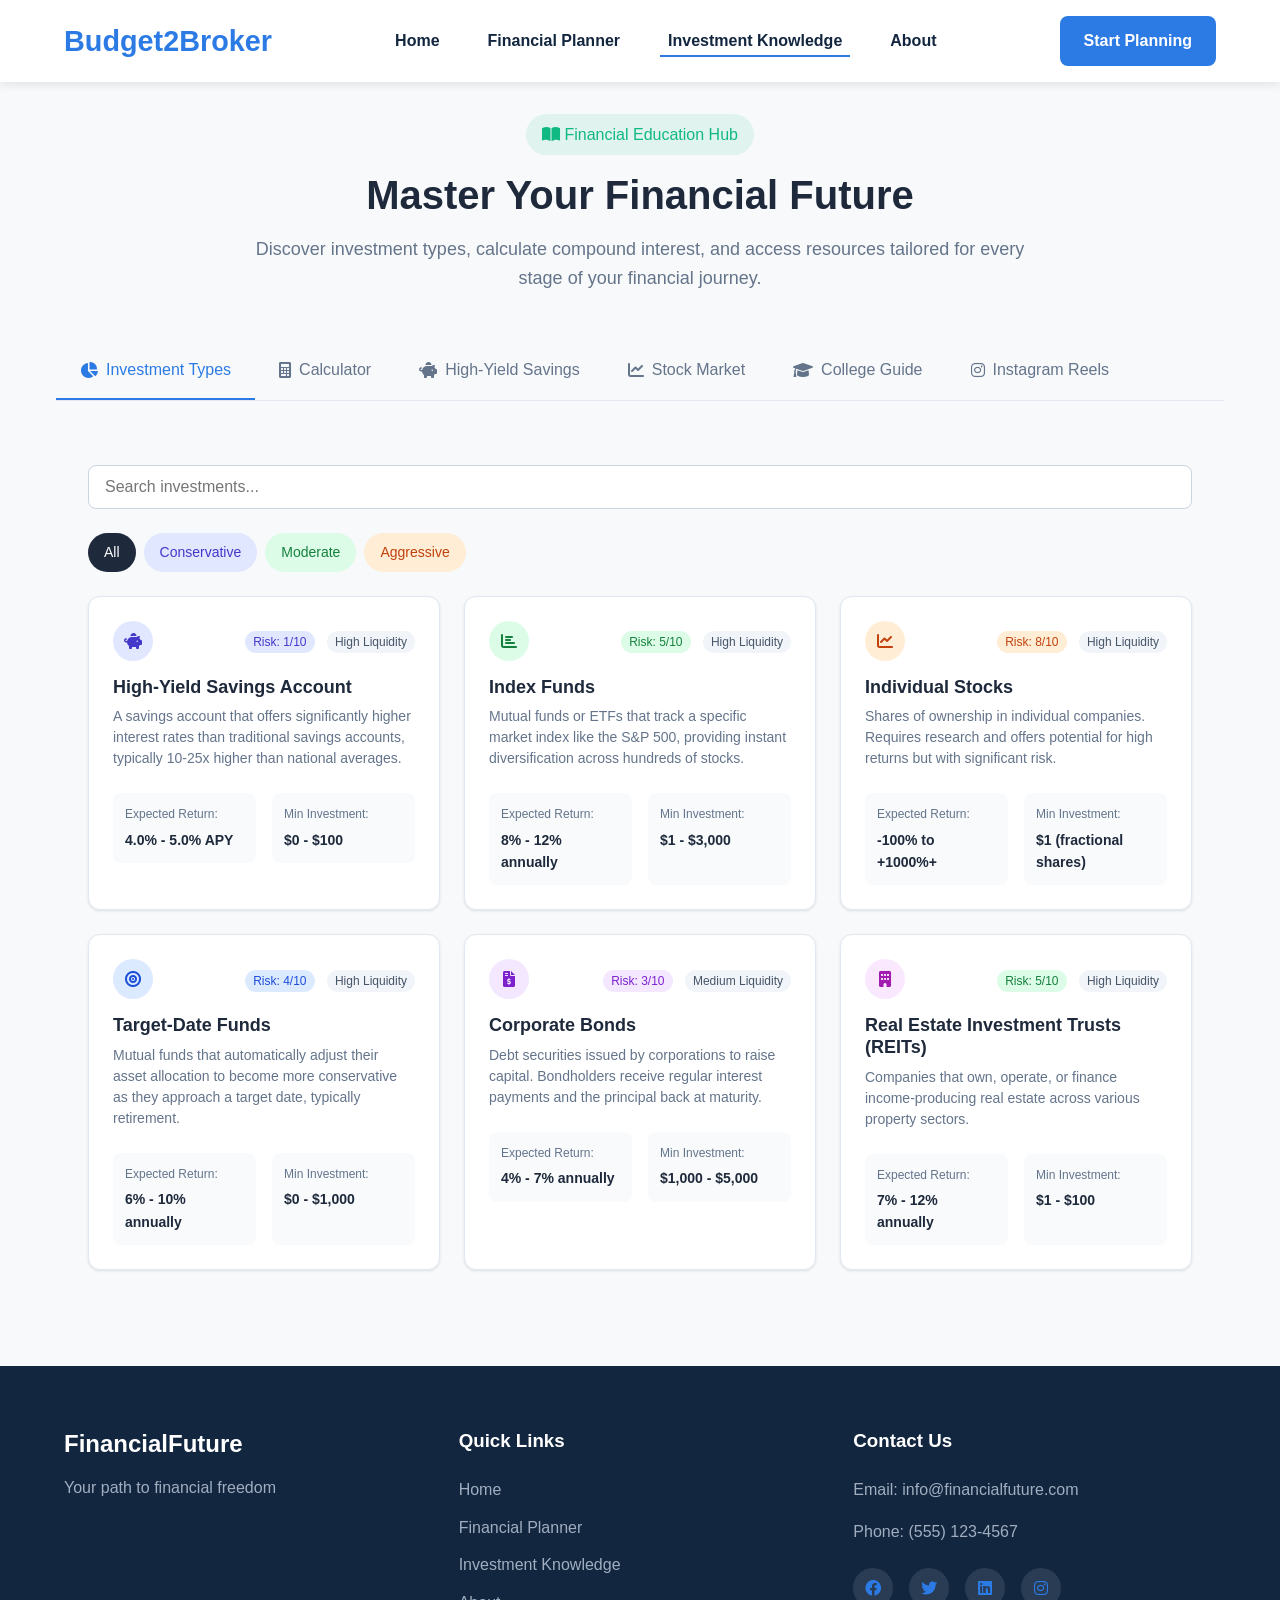
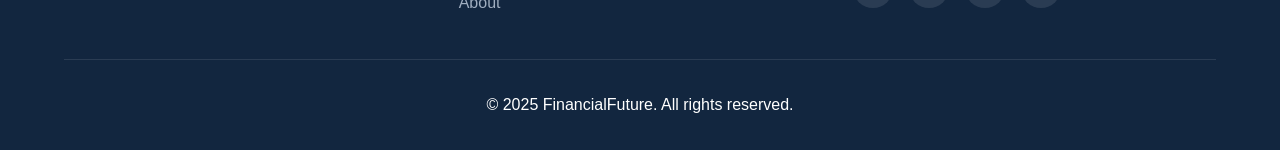
==== commit 084ffc2d: "Updated About section etc." ====
--- a/investment-knowledge.html
+++ b/investment-knowledge.html
@@ -16,13 +16,13 @@
     <header>
         <nav class="navbar">
             <div class="logo">
-                <h1>FinancialFuture</h1>
+                <h1>Budget2Broker</h1>
             </div>
             <ul class="nav-links">
                 <li><a href="index.html">Home</a></li>
                 <li><a href="index.html#planner">Financial Planner</a></li>
                 <li><a href="investment-knowledge.html" class="active">Investment Knowledge</a></li>
-                <li><a href="index.html#about">About</a></li>
+                <li><a href="about.html">About</a></li>
             </ul>
             <div class="cta-button">
                 <a href="index.html#planner" class="btn">Start Planning</a>
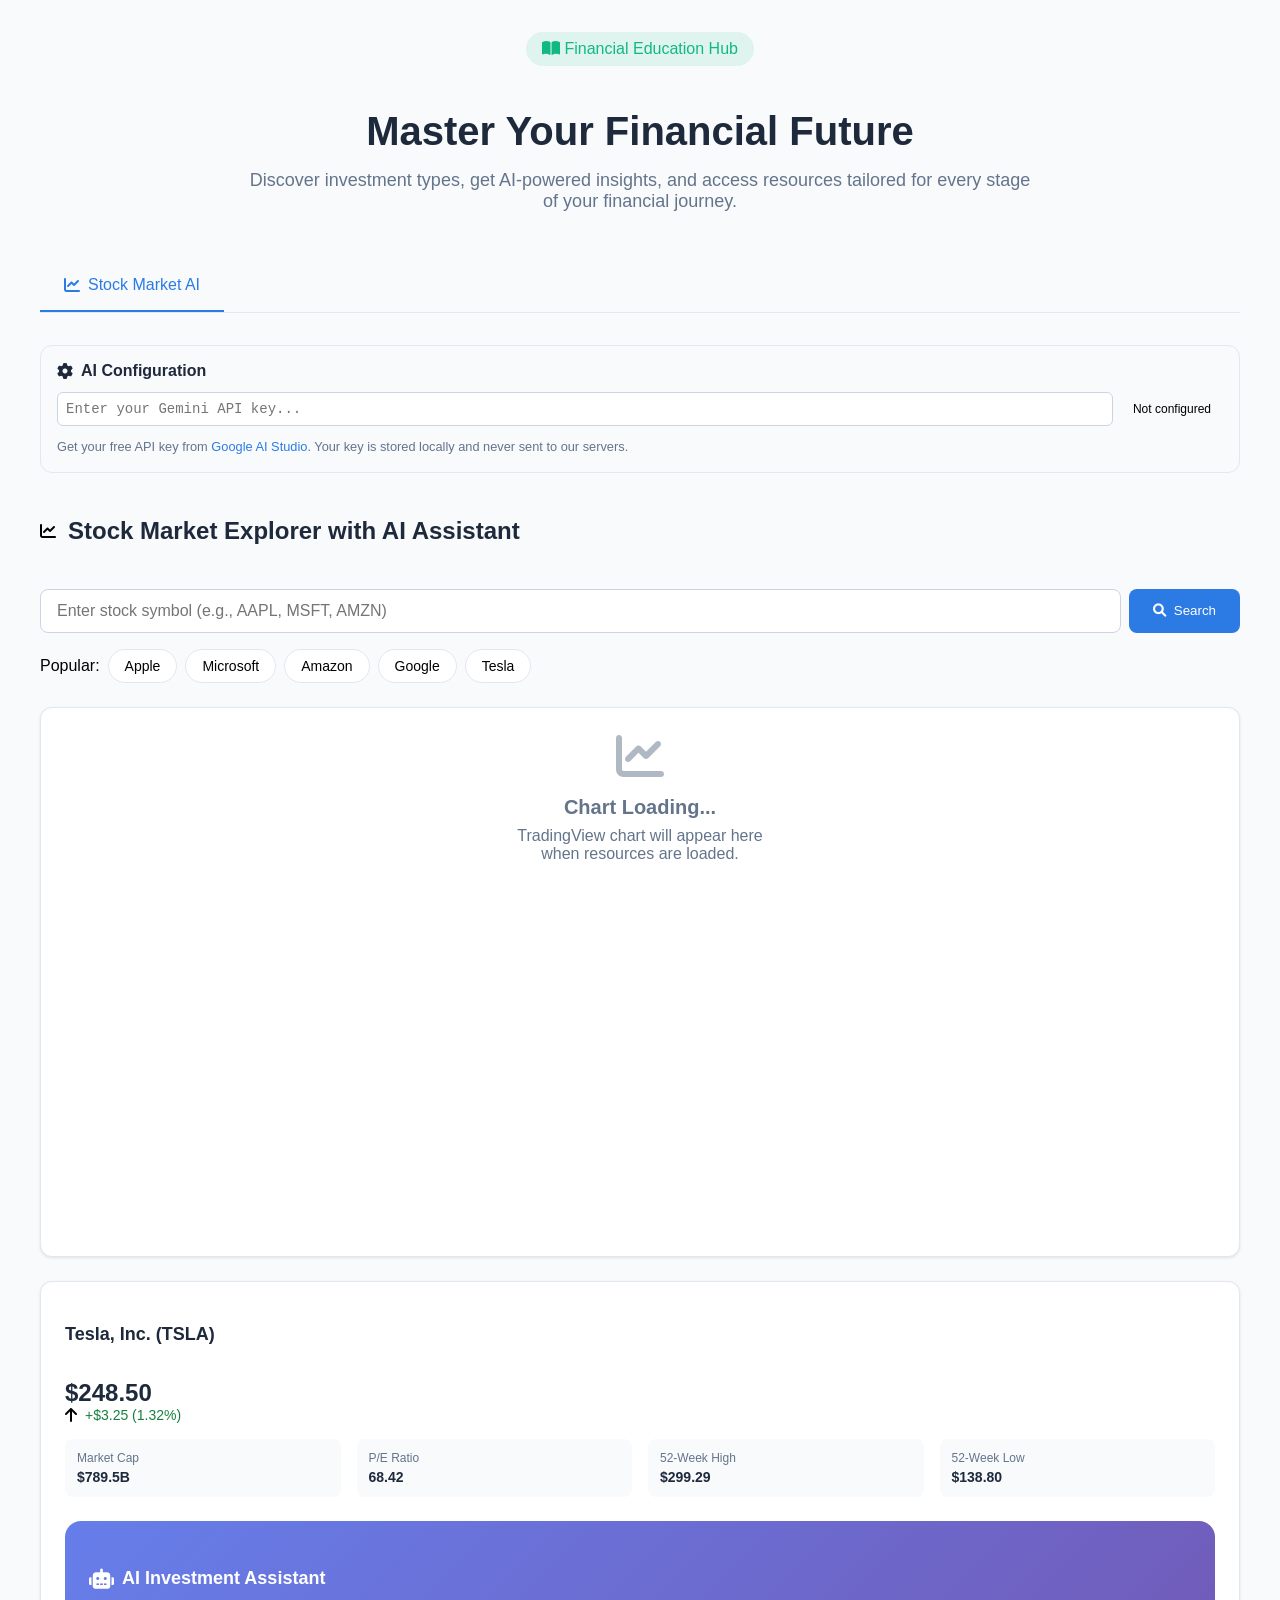
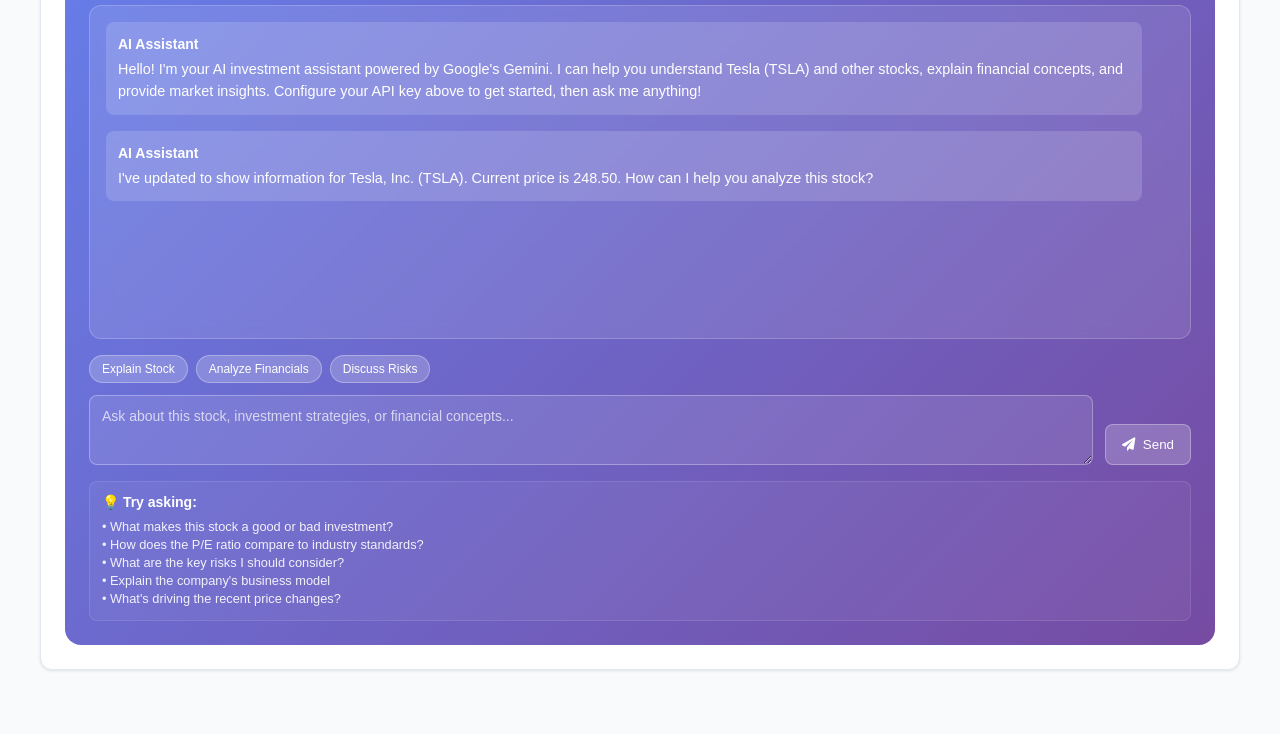
==== commit b5531456: "Final Implementation" ====
--- a/investment-knowledge.html
+++ b/investment-knowledge.html
@@ -4,485 +4,609 @@
     <meta charset="UTF-8">
     <meta name="viewport" content="width=device-width, initial-scale=1.0">
     <title>Investment Knowledge Base - FinancialFuture</title>
-    <link rel="stylesheet" href="css/styles.css">
-    <link rel="stylesheet" href="css/investment-knowledge.css">
-    <link rel="stylesheet" href="css/stock-market.css">
-    <link rel="stylesheet" href="css/financial-tooltips.css">
-    <link rel="stylesheet" href="css/instagram-reels.css">
     <link rel="stylesheet" href="https://cdnjs.cloudflare.com/ajax/libs/font-awesome/6.0.0-beta3/css/all.min.css">
-<script src="https://sites.super.myninja.ai/_assets/ninja-daytona-script.js"></script>
+    <style>
+        /* Investment Knowledge Base Styles */
+        body {
+            font-family: -apple-system, BlinkMacSystemFont, 'Segoe UI', Roboto, Oxygen, Ubuntu, Cantarell, sans-serif;
+            margin: 0;
+            padding: 0;
+            background-color: #f8fafc;
+        }
+
+        .knowledge-hub-container {
+            max-width: 1200px;
+            margin: 0 auto;
+            padding: 2rem 1rem;
+        }
+
+        .hub-header {
+            text-align: center;
+            margin-bottom: 3rem;
+        }
+
+        .hub-badge {
+            display: inline-block;
+            background-color: rgba(16, 185, 129, 0.1);
+            color: #10b981;
+            padding: 0.5rem 1rem;
+            border-radius: 9999px;
+            font-weight: 500;
+            margin-bottom: 1rem;
+        }
+
+        .hub-title {
+            font-size: 2.5rem;
+            font-weight: 700;
+            color: #1e293b;
+            margin-bottom: 1rem;
+        }
+
+        .hub-description {
+            font-size: 1.125rem;
+            color: #64748b;
+            max-width: 800px;
+            margin: 0 auto;
+        }
+
+        .hub-tabs {
+            display: flex;
+            border-bottom: 1px solid #e2e8f0;
+            margin-bottom: 2rem;
+            overflow-x: auto;
+        }
+
+        .hub-tab {
+            display: flex;
+            align-items: center;
+            padding: 1rem 1.5rem;
+            font-weight: 500;
+            color: #64748b;
+            cursor: pointer;
+            border-bottom: 2px solid transparent;
+            white-space: nowrap;
+        }
+
+        .hub-tab.active {
+            color: #2c7be5;
+            border-bottom-color: #2c7be5;
+        }
+
+        .hub-tab i {
+            margin-right: 0.5rem;
+        }
+
+        .hub-content {
+            min-height: 500px;
+        }
+
+        .tab-content {
+            display: none;
+        }
+
+        .tab-content.active {
+            display: block;
+        }
+
+        /* Stock Market Section */
+        .stock-market-container {
+            margin-bottom: 2rem;
+        }
+
+        .stock-market-header {
+            display: flex;
+            align-items: center;
+            gap: 0.75rem;
+            margin-bottom: 1.5rem;
+        }
+
+        .stock-market-title {
+            font-size: 1.5rem;
+            font-weight: 600;
+            color: #1e293b;
+        }
+
+        .stock-search-container {
+            margin-bottom: 1.5rem;
+        }
+
+        .stock-search {
+            display: flex;
+            gap: 0.5rem;
+            margin-bottom: 1rem;
+        }
+
+        .stock-search-input {
+            flex: 1;
+            padding: 0.75rem 1rem;
+            border: 1px solid #cbd5e1;
+            border-radius: 0.5rem;
+            font-size: 1rem;
+        }
+
+        .stock-search-btn {
+            padding: 0.75rem 1.5rem;
+            background-color: #2c7be5;
+            color: white;
+            border: none;
+            border-radius: 0.5rem;
+            font-weight: 500;
+            cursor: pointer;
+            display: flex;
+            align-items: center;
+            gap: 0.5rem;
+        }
+
+        .popular-stocks {
+            display: flex;
+            align-items: center;
+            gap: 0.5rem;
+            flex-wrap: wrap;
+        }
+
+        .stock-chip {
+            padding: 0.5rem 1rem;
+            border: 1px solid #e2e8f0;
+            border-radius: 9999px;
+            background: white;
+            cursor: pointer;
+            font-size: 0.875rem;
+            transition: all 0.2s;
+        }
+
+        .stock-chip:hover {
+            background-color: #f1f5f9;
+            border-color: #2c7be5;
+        }
+
+        .stock-chart-container {
+            margin-bottom: 1.5rem;
+        }
+
+        .stock-chart {
+            background-color: white;
+            border-radius: 0.75rem;
+            padding: 1.5rem;
+            box-shadow: 0 1px 3px rgba(0, 0, 0, 0.1);
+            border: 1px solid #e2e8f0;
+            height: 500px;
+        }
+
+        .stock-details-container {
+            display: grid;
+            grid-template-columns: 1fr;
+            gap: 1.5rem;
+        }
+
+        .stock-info {
+            background-color: white;
+            border-radius: 0.75rem;
+            padding: 1.5rem;
+            box-shadow: 0 1px 3px rgba(0, 0, 0, 0.1);
+            border: 1px solid #e2e8f0;
+        }
+
+        .stock-header {
+            display: flex;
+            justify-content: space-between;
+            align-items: center;
+            margin-bottom: 1rem;
+        }
+
+        .stock-name {
+            font-size: 1.125rem;
+            font-weight: 600;
+            color: #1e293b;
+        }
+
+        .stock-price {
+            font-size: 1.5rem;
+            font-weight: 700;
+            color: #1e293b;
+        }
+
+        .stock-change {
+            display: flex;
+            align-items: center;
+            gap: 0.5rem;
+            margin-bottom: 1rem;
+        }
+
+        .stock-change-value {
+            font-size: 0.875rem;
+            font-weight: 500;
+        }
+
+        .stock-change-positive {
+            color: #15803d;
+        }
+
+        .stock-change-negative {
+            color: #b91c1c;
+        }
+
+        .stock-metrics {
+            display: grid;
+            grid-template-columns: repeat(auto-fit, minmax(150px, 1fr));
+            gap: 1rem;
+            margin-bottom: 1.5rem;
+        }
+
+        .stock-metric {
+            padding: 0.75rem;
+            background-color: #f8fafc;
+            border-radius: 0.5rem;
+        }
+
+        .stock-metric-label {
+            font-size: 0.75rem;
+            color: #64748b;
+            margin-bottom: 0.25rem;
+        }
+
+        .stock-metric-value {
+            font-size: 0.875rem;
+            font-weight: 600;
+            color: #1e293b;
+        }
+
+        /* AI Chat Section - Enhanced */
+        .ai-chat-section {
+            background: linear-gradient(135deg, #667eea 0%, #764ba2 100%);
+            border-radius: 1rem;
+            padding: 1.5rem;
+            color: white;
+            margin-top: 1.5rem;
+        }
+
+        .chat-header {
+            display: flex;
+            align-items: center;
+            gap: 0.5rem;
+            font-size: 1.125rem;
+            font-weight: 600;
+            margin-bottom: 1rem;
+        }
+
+        .chat-header i {
+            font-size: 1.25rem;
+        }
+
+        .chat-container {
+            background: rgba(255, 255, 255, 0.1);
+            backdrop-filter: blur(10px);
+            border: 1px solid rgba(255, 255, 255, 0.2);
+            border-radius: 0.75rem;
+            height: 300px;
+            overflow-y: auto;
+            padding: 1rem;
+            margin-bottom: 1rem;
+        }
+
+        .chat-message {
+            margin-bottom: 1rem;
+            padding: 0.75rem;
+            border-radius: 0.5rem;
+            line-height: 1.5;
+        }
+
+        .user-message {
+            background: rgba(255, 255, 255, 0.2);
+            margin-left: 2rem;
+        }
+
+        .ai-message {
+            background: rgba(255, 255, 255, 0.15);
+            margin-right: 2rem;
+        }
+
+        .message-role {
+            font-weight: 600;
+            margin-bottom: 0.25rem;
+            font-size: 0.875rem;
+        }
+
+        .message-content {
+            font-size: 0.9rem;
+        }
+
+        .message-content code {
+            background: rgba(255, 255, 255, 0.2);
+            padding: 0.125rem 0.25rem;
+            border-radius: 0.25rem;
+            font-family: monospace;
+        }
+
+        .typing-indicator {
+            display: flex;
+            align-items: center;
+            gap: 0.5rem;
+            font-style: italic;
+            opacity: 0.8;
+        }
+
+        .typing-dots {
+            display: flex;
+            gap: 0.25rem;
+        }
+
+        .typing-dot {
+            width: 4px;
+            height: 4px;
+            background: currentColor;
+            border-radius: 50%;
+            animation: typing 1.4s infinite;
+        }
+
+        .typing-dot:nth-child(2) {
+            animation-delay: 0.2s;
+        }
+
+        .typing-dot:nth-child(3) {
+            animation-delay: 0.4s;
+        }
+
+        @keyframes typing {
+            0%, 60%, 100% { opacity: 0.3; }
+            30% { opacity: 1; }
+        }
+
+        .chat-input-container {
+            display: flex;
+            gap: 0.75rem;
+            align-items: flex-end;
+        }
+
+        .chat-input {
+            flex: 1;
+            padding: 0.75rem;
+            border: 1px solid rgba(255, 255, 255, 0.3);
+            border-radius: 0.5rem;
+            font-size: 0.875rem;
+            background: rgba(255, 255, 255, 0.1);
+            color: white;
+            resize: vertical;
+            min-height: 44px;
+            max-height: 120px;
+            font-family: inherit;
+        }
+
+        .chat-input::placeholder {
+            color: rgba(255, 255, 255, 0.7);
+        }
+
+        .chat-send {
+            padding: 0.75rem 1rem;
+            background: rgba(255, 255, 255, 0.2);
+            color: white;
+            border: 1px solid rgba(255, 255, 255, 0.3);
+            border-radius: 0.5rem;
+            font-weight: 500;
+            cursor: pointer;
+            transition: all 0.2s;
+            display: flex;
+            align-items: center;
+            gap: 0.5rem;
+        }
+
+        .chat-send:hover {
+            background: rgba(255, 255, 255, 0.3);
+        }
+
+        .chat-send:disabled {
+            opacity: 0.5;
+            cursor: not-allowed;
+        }
+
+        /* API Configuration */
+        .api-config-panel {
+            background: #f8fafc;
+            border: 1px solid #e2e8f0;
+            border-radius: 0.75rem;
+            padding: 1rem;
+            margin-bottom: 1.5rem;
+        }
+
+        .api-config-title {
+            font-size: 1rem;
+            font-weight: 600;
+            color: #1e293b;
+            margin-bottom: 0.75rem;
+            display: flex;
+            align-items: center;
+            gap: 0.5rem;
+        }
+
+        .api-input-group {
+            display: flex;
+            gap: 0.5rem;
+            align-items: center;
+            margin-bottom: 0.75rem;
+        }
+
+        .api-key-input {
+            flex: 1;
+            padding: 0.5rem;
+            border: 1px solid #cbd5e1;
+            border-radius: 0.375rem;
+            font-size: 0.875rem;
+            font-family: monospace;
+        }
+
+        .api-status {
+            padding: 0.25rem 0.75rem;
+            border-radius: 9999px;
+            font-size: 0.75rem;
+            font-weight: 500;
+            white-space: nowrap;
+        }
+
+        .api-status.ready {
+            background: #dcfce7;
+            color: #15803d;
+        }
+
+        .api-status.error {
+            background: #fecaca;
+            color: #b91c1c;
+        }
+
+        .api-help {
+            font-size: 0.8rem;
+            color: #64748b;
+            line-height: 1.4;
+        }
+
+        .api-help a {
+            color: #2c7be5;
+            text-decoration: none;
+        }
+
+        .api-help a:hover {
+            text-decoration: underline;
+        }
+
+        /* Error/Success Messages */
+        .message-alert {
+            padding: 0.75rem;
+            border-radius: 0.5rem;
+            margin-bottom: 1rem;
+            font-size: 0.875rem;
+        }
+
+        .message-alert.error {
+            background: #fef2f2;
+            color: #b91c1c;
+            border: 1px solid #fecaca;
+        }
+
+        .message-alert.success {
+            background: #f0fdf4;
+            color: #15803d;
+            border: 1px solid #bbf7d0;
+        }
+
+        /* Responsive */
+        @media (max-width: 768px) {
+            .stock-details-container {
+                grid-template-columns: 1fr;
+            }
+            
+            .stock-metrics {
+                grid-template-columns: repeat(2, 1fr);
+            }
+            
+            .chat-input-container {
+                flex-direction: column;
+                gap: 0.5rem;
+            }
+            
+            .chat-send {
+                align-self: stretch;
+                justify-content: center;
+            }
+
+            .api-input-group {
+                flex-direction: column;
+                align-items: stretch;
+            }
+
+            .hub-title {
+                font-size: 2rem;
+            }
+        }
+    </style>
 </head>
 <body>
-    <header>
-        <nav class="navbar">
-            <div class="logo">
-                <h1>Budget2Broker</h1>
+    <div class="knowledge-hub-container">
+        <div class="hub-header">
+            <div class="hub-badge">
+                <i class="fas fa-book-open"></i> Financial Education Hub
             </div>
-            <ul class="nav-links">
-                <li><a href="index.html">Home</a></li>
-                <li><a href="index.html#planner">Financial Planner</a></li>
-                <li><a href="investment-knowledge.html" class="active">Investment Knowledge</a></li>
-                <li><a href="about.html">About</a></li>
-            </ul>
-            <div class="cta-button">
-                <a href="index.html#planner" class="btn">Start Planning</a>
+            <h1 class="hub-title">Master Your Financial Future</h1>
+            <p class="hub-description">
+                Discover investment types, get AI-powered insights, and access resources tailored
+                for every stage of your financial journey.
+            </p>
+        </div>
+
+        <div class="hub-tabs">
+            <div class="hub-tab active" data-tab="stock-market">
+                <i class="fas fa-chart-line"></i> Stock Market AI
             </div>
-        </nav>
-    </header>
-
-    <main>
-        <div class="knowledge-hub-container">
-            <div class="hub-header">
-                <div class="hub-badge">
-                    <i class="fas fa-book-open"></i> Financial Education Hub
+        </div>
+
+        <div class="hub-content">
+            <div class="tab-content active" id="stock-market">
+                <!-- API Configuration Panel -->
+                <div class="api-config-panel">
+                    <div class="api-config-title">
+                        <i class="fas fa-cog"></i> AI Configuration
+                    </div>
+                    <div class="api-input-group">
+                        <input 
+                            type="password" 
+                            id="api-key-input" 
+                            class="api-key-input" 
+                            placeholder="Enter your Gemini API key..."
+                        >
+                        <div id="api-status" class="api-status">Not configured</div>
+                    </div>
+                    <div class="api-help">
+                        Get your free API key from <a href="https://aistudio.google.com/app/apikey" target="_blank">Google AI Studio</a>. 
+                        Your key is stored locally and never sent to our servers.
+                    </div>
                 </div>
-                <h1 class="hub-title">Master Your Financial Future</h1>
-                <p class="hub-description">
-                    Discover investment types, calculate compound interest, and access resources tailored
-                    for every stage of your financial journey.
-                </p>
-            </div>
-
-            <div class="hub-tabs">
-                <div class="hub-tab active" data-tab="investment-types">
-                    <i class="fas fa-chart-pie"></i> Investment Types
-                </div>
-                <div class="hub-tab" data-tab="calculator">
-                    <i class="fas fa-calculator"></i> Calculator
-                </div>
-                <div class="hub-tab" data-tab="high-yield-savings">
-                    <i class="fas fa-piggy-bank"></i> High-Yield Savings
-                </div>
-                <div class="hub-tab" data-tab="stock-market">
-                    <i class="fas fa-chart-line"></i> Stock Market
-                </div>
-                <div class="hub-tab" data-tab="college-guide">
-                    <i class="fas fa-graduation-cap"></i> College Guide
-                </div>
-                   <div class="hub-tab" data-tab="instagram-reels">
-                       <i class="fab fa-instagram"></i> Instagram Reels
-                   </div>
-            </div>
-
-            <div class="hub-content">
-                <!-- Investment Types Tab -->
-                <div class="tab-content active" id="investment-types">
-                    <div class="investment-search">
-                        <input type="text" class="search-input" placeholder="Search investments...">
+
+                <div class="stock-market-container">
+                    <div class="stock-market-header">
+                        <i class="fas fa-chart-line"></i>
+                        <h2 class="stock-market-title">Stock Market Explorer with AI Assistant</h2>
                     </div>
-
-                    <div class="risk-filters">
-                        <div class="risk-filter all">All</div>
-                        <div class="risk-filter conservative">Conservative</div>
-                        <div class="risk-filter moderate">Moderate</div>
-                        <div class="risk-filter aggressive">Aggressive</div>
-                    </div>
-
-                    <div class="investment-grid">
-                        <!-- High-Yield Savings Account -->
-                        <div class="investment-card" data-investment="hysa">
-                            <div class="investment-card-header">
-                                <div class="investment-icon icon-hysa">
-                                    <i class="fas fa-piggy-bank"></i>
-                                </div>
-                                <div>
-                                    <span class="risk-badge risk-1-10">Risk: 1/10</span>
-                                    <span class="liquidity-badge">High Liquidity</span>
-                                </div>
-                            </div>
-                            <h3 class="investment-card-title">High-Yield Savings Account</h3>
-                            <p class="investment-card-description">
-                                A savings account that offers significantly higher interest rates than traditional savings accounts, typically 10-25x higher than national averages.
-                            </p>
-                            <div class="investment-card-metrics">
-                                <div class="metric">
-                                    <div class="metric-label">Expected Return:</div>
-                                    <div class="metric-value">4.0% - 5.0% APY</div>
-                                </div>
-                                <div class="metric">
-                                    <div class="metric-label">Min Investment:</div>
-                                    <div class="metric-value">$0 - $100</div>
-                                </div>
-                            </div>
+                    
+                    <div class="stock-search-container">
+                        <div class="stock-search">
+                            <input type="text" id="stock-symbol-input" placeholder="Enter stock symbol (e.g., AAPL, MSFT, AMZN)" class="stock-search-input">
+                            <button id="stock-search-btn" class="stock-search-btn">
+                                <i class="fas fa-search"></i> Search
+                            </button>
                         </div>
-
-                        <!-- Index Funds -->
-                        <div class="investment-card" data-investment="index-funds">
-                            <div class="investment-card-header">
-                                <div class="investment-icon icon-index">
-                                    <i class="fas fa-chart-bar"></i>
-                                </div>
-                                <div>
-                                    <span class="risk-badge risk-5-10">Risk: 5/10</span>
-                                    <span class="liquidity-badge">High Liquidity</span>
-                                </div>
-                            </div>
-                            <h3 class="investment-card-title">Index Funds</h3>
-                            <p class="investment-card-description">
-                                Mutual funds or ETFs that track a specific market index like the S&P 500, providing instant diversification across hundreds of stocks.
-                            </p>
-                            <div class="investment-card-metrics">
-                                <div class="metric">
-                                    <div class="metric-label">Expected Return:</div>
-                                    <div class="metric-value">8% - 12% annually</div>
-                                </div>
-                                <div class="metric">
-                                    <div class="metric-label">Min Investment:</div>
-                                    <div class="metric-value">$1 - $3,000</div>
-                                </div>
-                            </div>
-                        </div>
-
-                        <!-- Individual Stocks -->
-                        <div class="investment-card" data-investment="stocks">
-                            <div class="investment-card-header">
-                                <div class="investment-icon icon-stocks">
-                                    <i class="fas fa-chart-line"></i>
-                                </div>
-                                <div>
-                                    <span class="risk-badge risk-8-10">Risk: 8/10</span>
-                                    <span class="liquidity-badge">High Liquidity</span>
-                                </div>
-                            </div>
-                            <h3 class="investment-card-title">Individual Stocks</h3>
-                            <p class="investment-card-description">
-                                Shares of ownership in individual companies. Requires research and offers potential for high returns but with significant risk.
-                            </p>
-                            <div class="investment-card-metrics">
-                                <div class="metric">
-                                    <div class="metric-label">Expected Return:</div>
-                                    <div class="metric-value">-100% to +1000%+</div>
-                                </div>
-                                <div class="metric">
-                                    <div class="metric-label">Min Investment:</div>
-                                    <div class="metric-value">$1 (fractional shares)</div>
-                                </div>
-                            </div>
-                        </div>
-
-                        <!-- Target-Date Funds -->
-                        <div class="investment-card" data-investment="target-date">
-                            <div class="investment-card-header">
-                                <div class="investment-icon icon-target">
-                                    <i class="fas fa-bullseye"></i>
-                                </div>
-                                <div>
-                                    <span class="risk-badge risk-4-10">Risk: 4/10</span>
-                                    <span class="liquidity-badge">High Liquidity</span>
-                                </div>
-                            </div>
-                            <h3 class="investment-card-title">Target-Date Funds</h3>
-                            <p class="investment-card-description">
-                                Mutual funds that automatically adjust their asset allocation to become more conservative as they approach a target date, typically retirement.
-                            </p>
-                            <div class="investment-card-metrics">
-                                <div class="metric">
-                                    <div class="metric-label">Expected Return:</div>
-                                    <div class="metric-value">6% - 10% annually</div>
-                                </div>
-                                <div class="metric">
-                                    <div class="metric-label">Min Investment:</div>
-                                    <div class="metric-value">$0 - $1,000</div>
-                                </div>
-                            </div>
-                        </div>
-
-                        <!-- Corporate Bonds -->
-                        <div class="investment-card" data-investment="bonds">
-                            <div class="investment-card-header">
-                                <div class="investment-icon icon-bonds">
-                                    <i class="fas fa-file-invoice-dollar"></i>
-                                </div>
-                                <div>
-                                    <span class="risk-badge risk-3-10">Risk: 3/10</span>
-                                    <span class="liquidity-badge">Medium Liquidity</span>
-                                </div>
-                            </div>
-                            <h3 class="investment-card-title">Corporate Bonds</h3>
-                            <p class="investment-card-description">
-                                Debt securities issued by corporations to raise capital. Bondholders receive regular interest payments and the principal back at maturity.
-                            </p>
-                            <div class="investment-card-metrics">
-                                <div class="metric">
-                                    <div class="metric-label">Expected Return:</div>
-                                    <div class="metric-value">4% - 7% annually</div>
-                                </div>
-                                <div class="metric">
-                                    <div class="metric-label">Min Investment:</div>
-                                    <div class="metric-value">$1,000 - $5,000</div>
-                                </div>
-                            </div>
-                        </div>
-
-                        <!-- REITs -->
-                        <div class="investment-card" data-investment="reits">
-                            <div class="investment-card-header">
-                                <div class="investment-icon icon-reits">
-                                    <i class="fas fa-building"></i>
-                                </div>
-                                <div>
-                                    <span class="risk-badge risk-5-10">Risk: 5/10</span>
-                                    <span class="liquidity-badge">High Liquidity</span>
-                                </div>
-                            </div>
-                            <h3 class="investment-card-title">Real Estate Investment Trusts (REITs)</h3>
-                            <p class="investment-card-description">
-                                Companies that own, operate, or finance income-producing real estate across various property sectors.
-                            </p>
-                            <div class="investment-card-metrics">
-                                <div class="metric">
-                                    <div class="metric-label">Expected Return:</div>
-                                    <div class="metric-value">7% - 12% annually</div>
-                                </div>
-                                <div class="metric">
-                                    <div class="metric-label">Min Investment:</div>
-                                    <div class="metric-value">$1 - $100</div>
-                                </div>
-                            </div>
+                        <div class="popular-stocks">
+                            <span>Popular: </span>
+                            <button class="stock-chip" data-symbol="AAPL">Apple</button>
+                            <button class="stock-chip" data-symbol="MSFT">Microsoft</button>
+                            <button class="stock-chip" data-symbol="AMZN">Amazon</button>
+                            <button class="stock-chip" data-symbol="GOOGL">Google</button>
+                            <button class="stock-chip" data-symbol="TSLA">Tesla</button>
                         </div>
                     </div>
-                </div>
-
-                <!-- Calculator Tab -->
-                <div class="tab-content" id="calculator">
-                    <div class="calculator-container">
-                        <h2 class="calculator-title">
-                            <i class="fas fa-calculator"></i> Compound Interest Calculator
-                        </h2>
-                        <div class="calculator-grid">
-                            <div class="calculator-inputs">
-                                <div class="input-group">
-                                    <label class="input-label">Initial Investment</label>
-                                    <input type="number" id="initial-investment" class="input-field" value="1000" min="0">
-                                </div>
+                    
+                    <div class="stock-chart-container">
+                        <div class="stock-chart">
+                            <div class="tradingview-widget-container">
+                                <div id="tradingview_chart" style="height:100%;width:100%"></div>
+                                <script type="text/javascript" src="https://s3.tradingview.com/tv.js"></script>
+                                <script>
+                                let tradingViewWidget;
                                 
-                                <div class="input-group">
-                                    <label class="input-label">Monthly Contribution</label>
-                                    <input type="number" id="monthly-contribution" class="input-field" value="100" min="0">
-                                </div>
-                                
-                                <div class="slider-container">
-                                    <div class="slider-header">
-                                        <label class="input-label">Annual Return Rate</label>
-                                        <span class="slider-value" id="return-rate-value">15%</span>
-                                    </div>
-                                    <input type="range" id="annual-return" class="slider" min="1" max="30" value="15">
-                                </div>
-                                
-                                <div class="slider-container">
-                                    <div class="slider-header">
-                                        <label class="input-label">Time Period</label>
-                                        <span class="slider-value" id="time-period-value">10 years</span>
-                                    </div>
-                                    <input type="range" id="time-period" class="slider" min="1" max="40" value="10">
-                                </div>
-                            </div>
-                            
-                            <div class="calculator-results">
-                                <h3 class="results-header">
-                                    <i class="fas fa-dollar-sign"></i> Your Investment Growth
-                                </h3>
-                                <div class="final-amount" id="final-amount">$31,961.92</div>
-                                
-                                <div class="result-metrics">
-                                    <div class="result-metric contributions">
-                                        <span class="result-metric-label">Total Contributions</span>
-                                        <span class="result-metric-value" id="total-contributions">$13,000</span>
-                                    </div>
-                                    <div class="result-metric interest">
-                                        <span class="result-metric-label">Interest Earned</span>
-                                        <span class="result-metric-value" id="interest-earned">$18,961.92</span>
-                                    </div>
-                                </div>
-                            </div>
-                        </div>
-                    </div>
-                </div>
-
-                <!-- High-Yield Savings Tab -->
-                <div class="tab-content" id="high-yield-savings">
-                    <div class="hysa-container">
-                        <div class="hysa-header">
-                            <i class="fas fa-piggy-bank"></i>
-                            <h2 class="hysa-title">High-Yield Savings Accounts (2025)</h2>
-                        </div>
-                        <p class="hysa-subtitle">Build your emergency fund with these top-rated high-yield savings accounts</p>
-                        
-                        <div class="hysa-list">
-                            <!-- Marcus by Goldman Sachs -->
-                            <div class="hysa-card">
-                                <div class="hysa-info">
-                                    <h3 class="hysa-name">
-                                        Marcus by Goldman Sachs
-                                        <span class="hysa-rating rating-excellent">Excellent</span>
-                                    </h3>
-                                    <div class="hysa-metrics">
-                                        <div class="hysa-metric">
-                                            <span class="hysa-metric-label">APY:</span>
-                                            <span class="hysa-metric-value">4.50%</span>
-                                        </div>
-                                        <div class="hysa-metric">
-                                            <span class="hysa-metric-label">Min:</span>
-                                            <span class="hysa-metric-value">$0</span>
-                                        </div>
-                                    </div>
-                                    <div class="hysa-features">
-                                        <span class="hysa-feature">No minimum balance</span>
-                                        <span class="hysa-feature">No fees</span>
-                                        <span class="hysa-feature">FDIC insured</span>
-                                    </div>
-                                </div>
-                                <div class="hysa-action">
-                                    <a href="#" class="learn-more">
-                                        Learn More <i class="fas fa-external-link-alt"></i>
-                                    </a>
-                                </div>
-                            </div>
-                            
-                            <!-- Ally Bank Online Savings -->
-                            <div class="hysa-card">
-                                <div class="hysa-info">
-                                    <h3 class="hysa-name">
-                                        Ally Bank Online Savings
-                                        <span class="hysa-rating rating-excellent">Excellent</span>
-                                    </h3>
-                                    <div class="hysa-metrics">
-                                        <div class="hysa-metric">
-                                            <span class="hysa-metric-label">APY:</span>
-                                            <span class="hysa-metric-value">4.25%</span>
-                                        </div>
-                                        <div class="hysa-metric">
-                                            <span class="hysa-metric-label">Min:</span>
-                                            <span class="hysa-metric-value">$0</span>
-                                        </div>
-                                    </div>
-                                    <div class="hysa-features">
-                                        <span class="hysa-feature">No minimum balance</span>
-                                        <span class="hysa-feature">No monthly fees</span>
-                                        <span class="hysa-feature">24/7 customer support</span>
-                                    </div>
-                                </div>
-                                <div class="hysa-action">
-                                    <a href="#" class="learn-more">
-                                        Learn More <i class="fas fa-external-link-alt"></i>
-                                    </a>
-                                </div>
-                            </div>
-                            
-                            <!-- American Express Personal Savings -->
-                            <div class="hysa-card">
-                                <div class="hysa-info">
-                                    <h3 class="hysa-name">
-                                        American Express Personal Savings
-                                        <span class="hysa-rating rating-very-good">Very Good</span>
-                                    </h3>
-                                    <div class="hysa-metrics">
-                                        <div class="hysa-metric">
-                                            <span class="hysa-metric-label">APY:</span>
-                                            <span class="hysa-metric-value">4.35%</span>
-                                        </div>
-                                        <div class="hysa-metric">
-                                            <span class="hysa-metric-label">Min:</span>
-                                            <span class="hysa-metric-value">$0</span>
-                                        </div>
-                                    </div>
-                                    <div class="hysa-features">
-                                        <span class="hysa-feature">No minimum balance</span>
-                                        <span class="hysa-feature">No fees</span>
-                                        <span class="hysa-feature">Mobile app</span>
-                                    </div>
-                                </div>
-                                <div class="hysa-action">
-                                    <a href="#" class="learn-more">
-                                        Learn More <i class="fas fa-external-link-alt"></i>
-                                    </a>
-                                </div>
-                            </div>
-                            
-                            <!-- Capital One 360 Performance Savings -->
-                            <div class="hysa-card">
-                                <div class="hysa-info">
-                                    <h3 class="hysa-name">
-                                        Capital One 360 Performance Savings
-                                        <span class="hysa-rating rating-very-good">Very Good</span>
-                                    </h3>
-                                    <div class="hysa-metrics">
-                                        <div class="hysa-metric">
-                                            <span class="hysa-metric-label">APY:</span>
-                                            <span class="hysa-metric-value">4.10%</span>
-                                        </div>
-                                        <div class="hysa-metric">
-                                            <span class="hysa-metric-label">Min:</span>
-                                            <span class="hysa-metric-value">$0</span>
-                                        </div>
-                                    </div>
-                                    <div class="hysa-features">
-                                        <span class="hysa-feature">No fees</span>
-                                        <span class="hysa-feature">No minimum balance</span>
-                                        <span class="hysa-feature">Easy online access</span>
-                                    </div>
-                                </div>
-                                <div class="hysa-action">
-                                    <a href="#" class="learn-more">
-                                        Learn More <i class="fas fa-external-link-alt"></i>
-                                    </a>
-                                </div>
-                            </div>
-                        </div>
-                        
-                        <div class="hysa-disclaimer">
-                            <div class="disclaimer-icon">
-                                <i class="fas fa-info-circle"></i>
-                            </div>
-                            <p class="disclaimer-text">
-                                <strong>Remember:</strong> All accounts listed are FDIC insured up to $250,000. APY rates can change at any time. Always verify current rates before opening an account.
-                            </p>
-                        </div>
-                    </div>
-                </div>
-
-                <!-- Stock Market Tab -->
-                <div class="tab-content" id="stock-market">
-                    <div class="stock-market-container">
-                        <div class="stock-market-header">
-                            <i class="fas fa-chart-line"></i>
-                            <h2 class="stock-market-title">Stock Market Explorer</h2>
-                        </div>
-                        
-                        <div class="stock-search-container">
-                            <div class="stock-search">
-                                <input type="text" id="stock-symbol-input" placeholder="Enter stock symbol (e.g., AAPL, MSFT, AMZN)" class="stock-search-input">
-                                <button id="stock-search-btn" class="stock-search-btn">
-                                    <i class="fas fa-search"></i> Search
-                                </button>
-                            </div>
-                            <div class="popular-stocks">
-                                <span>Popular: </span>
-                                <button class="stock-chip" data-symbol="AAPL">Apple</button>
-                                <button class="stock-chip" data-symbol="MSFT">Microsoft</button>
-                                <button class="stock-chip" data-symbol="AMZN">Amazon</button>
-                                <button class="stock-chip" data-symbol="GOOGL">Google</button>
-                                <button class="stock-chip" data-symbol="TSLA">Tesla</button>
-                            </div>
-                        </div>
-                        
-                        <!-- Enlarged chart area -->
-                        <div class="stock-chart-container">
-                            <div class="stock-chart">
-                                <!-- TradingView Widget BEGIN -->
-                                <div class="tradingview-widget-container">
-                                    <div id="tradingview_chart" style="height:100%;width:100%"></div>
-                                    <script type="text/javascript" src="https://s3.tradingview.com/tv.js"></script>
-                                    <script type="text/javascript">
-                                    let tradingViewWidget;
-                                    
-                                    function createTradingViewWidget(symbol = "NASDAQ:TSLA") {
-                                        // If widget already exists, destroy it
+                                function createTradingViewWidget(symbol = "NASDAQ:TSLA") {
+                                    try {
                                         if (tradingViewWidget) {
                                             document.getElementById('tradingview_chart').innerHTML = '';
                                         }
                                         
-                                        // Create new widget
+                                        // Check if TradingView is available
+                                        if (typeof TradingView === 'undefined') {
+                                            document.getElementById('tradingview_chart').innerHTML = `
+                                                <div style="display: flex; align-items: center; justify-content: center; height: 100%; flex-direction: column; color: #64748b;">
+                                                    <i class="fas fa-chart-line" style="font-size: 3rem; margin-bottom: 1rem; opacity: 0.5;"></i>
+                                                    <h3 style="margin: 0; font-size: 1.25rem;">Chart Loading...</h3>
+                                                    <p style="margin: 0.5rem 0 0 0; text-align: center;">TradingView chart will appear here<br>when resources are loaded.</p>
+                                                </div>
+                                            `;
+                                            return;
+                                        }
+                                        
                                         tradingViewWidget = new TradingView.widget({
                                             "width": "100%",
                                             "height": "100%",
@@ -501,843 +625,584 @@
                                         });
                                         
                                         return tradingViewWidget;
-                                    }
-                                    
-                                    document.addEventListener('DOMContentLoaded', function() {
-                                        createTradingViewWidget();
-                                        
-                                        // Handle stock search
-                                        document.getElementById('stock-search-btn').addEventListener('click', function() {
-                                            const symbolInput = document.getElementById('stock-symbol-input').value.trim().toUpperCase();
-                                            if (symbolInput) {
-                                                updateStock(symbolInput);
-                                            }
-                                        });
-                                        
-                                        // Handle enter key in search input
-                                        document.getElementById('stock-symbol-input').addEventListener('keypress', function(e) {
-                                            if (e.key === 'Enter') {
-                                                document.getElementById('stock-search-btn').click();
-                                            }
-                                        });
-                                        
-                                        // Handle popular stock chips
-                                        document.querySelectorAll('.stock-chip').forEach(chip => {
-                                            chip.addEventListener('click', function() {
-                                                const symbol = this.getAttribute('data-symbol');
-                                                document.getElementById('stock-symbol-input').value = symbol;
-                                                updateStock(symbol);
-                                            });
-                                        });
-                                    });
-                                    
-                                    function updateStock(symbol) {
-                                        // Format symbol for TradingView (add exchange if not present)
-                                        let formattedSymbol = symbol;
-                                        if (!symbol.includes(':')) {
-                                            formattedSymbol = "NASDAQ:" + symbol;
-                                        }
-                                        
-                                        // Update chart
-                                        createTradingViewWidget(formattedSymbol);
-                                        
-                                        // Update stock info
-                                        updateStockInfo(symbol);
-                                        
-                                        // Update chat context
-                                        document.getElementById('stock-chat-messages').innerHTML = `
-                                            <div class="chat-message">
-                                                <strong>AI Assistant:</strong> I can help you understand the ${symbol} stock chart and metrics. What would you like to know?
+                                    } catch (error) {
+                                        console.error('TradingView Widget Error:', error);
+                                        document.getElementById('tradingview_chart').innerHTML = `
+                                            <div style="display: flex; align-items: center; justify-content: center; height: 100%; flex-direction: column; color: #64748b;">
+                                                <i class="fas fa-exclamation-triangle" style="font-size: 3rem; margin-bottom: 1rem; opacity: 0.5;"></i>
+                                                <h3 style="margin: 0; font-size: 1.25rem;">Chart Unavailable</h3>
+                                                <p style="margin: 0.5rem 0 0 0; text-align: center;">Unable to load TradingView chart.<br>Please refresh the page to try again.</p>
                                             </div>
                                         `;
                                     }
-                                    </script>
-                                </div>
-                                <!-- TradingView Widget END -->
-                            </div>
-                        </div>
-                        
-                        <div class="stock-details-container">
-                            <div class="stock-info">
-                                <div>
-                                    <div class="stock-header">
-                                        <h3 id="stock-name" class="stock-name">Tesla, Inc. (TSLA)</h3>
-                                    </div>
-                                    <div id="stock-price" class="stock-price">Loading...</div>
-                                    <div id="stock-change" class="stock-change">
-                                        <i class="fas fa-spinner fa-spin"></i>
-                                        <span class="stock-change-value">Fetching data...</span>
-                                    </div>
-                                </div>
+                                }
                                 
-                                <div class="stock-metrics">
-                                    <div class="stock-metric">
-                                        <div class="stock-metric-label">Market Cap</div>
-                                        <div id="market-cap" class="stock-metric-value">Loading...</div>
-                                    </div>
-                                    <div class="stock-metric">
-                                        <div class="stock-metric-label">P/E Ratio</div>
-                                        <div id="pe-ratio" class="stock-metric-value">Loading...</div>
-                                    </div>
-                                    <div class="stock-metric">
-                                        <div class="stock-metric-label">52-Week High</div>
-                                        <div id="year-high" class="stock-metric-value">Loading...</div>
-                                    </div>
-                                    <div class="stock-metric">
-                                        <div class="stock-metric-label">52-Week Low</div>
-                                        <div id="year-low" class="stock-metric-value">Loading...</div>
-                                    </div>
-                                </div>
-                                
-                                <!-- Stock data fetching script -->
-                                <script>
-                                    // Stock data mapping (in a real app, this would come from an API)
-                                    const stockDatabase = {
-                                        'TSLA': {
-                                            name: 'Tesla, Inc.',
-                                            price: 248.50,
-                                            change: 3.25,
-                                            changePercent: 1.32,
-                                            marketCap: "789.5B",
-                                            peRatio: 68.42,
-                                            yearHigh: 299.29,
-                                            yearLow: 138.80
-                                        },
-                                        'AAPL': {
-                                            name: 'Apple Inc.',
-                                            price: 187.32,
-                                            change: 1.45,
-                                            changePercent: 0.78,
-                                            marketCap: "2.94T",
-                                            peRatio: 30.85,
-                                            yearHigh: 198.23,
-                                            yearLow: 124.17
-                                        },
-                                        'MSFT': {
-                                            name: 'Microsoft Corporation',
-                                            price: 378.92,
-                                            change: -2.34,
-                                            changePercent: -0.61,
-                                            marketCap: "2.82T",
-                                            peRatio: 36.79,
-                                            yearHigh: 384.30,
-                                            yearLow: 219.35
-                                        },
-                                        'AMZN': {
-                                            name: 'Amazon.com, Inc.',
-                                            price: 142.83,
-                                            change: 0.95,
-                                            changePercent: 0.67,
-                                            marketCap: "1.47T",
-                                            peRatio: 111.58,
-                                            yearHigh: 145.86,
-                                            yearLow: 81.43
-                                        },
-                                        'GOOGL': {
-                                            name: 'Alphabet Inc.',
-                                            price: 139.10,
-                                            change: -0.87,
-                                            changePercent: -0.62,
-                                            marketCap: "1.75T",
-                                            peRatio: 26.74,
-                                            yearHigh: 142.38,
-                                            yearLow: 84.86
-                                        }
-                                    };
-                                    
-                                    // Function to update stock info
-                                    function updateStockInfo(symbol) {
-                                        // Default to TSLA if symbol not in our database
-                                        const stockSymbol = symbol.toUpperCase();
-                                        const stockData = stockDatabase[stockSymbol] || stockDatabase['TSLA'];
-                                        
-                                        // Update stock name
-                                        document.getElementById('stock-name').textContent = `${stockData.name} (${stockSymbol})`;
-                                        
-                                        // Update stock price
-                                        document.getElementById('stock-price').textContent = '$' + stockData.price.toFixed(2);
-                                        
-                                        // Update stock change
-                                        const changeElement = document.getElementById('stock-change');
-                                        if (stockData.change >= 0) {
-                                            changeElement.innerHTML = `
-                                                <i class="fas fa-arrow-up"></i>
-                                                <span class="stock-change-value stock-change-positive">+${stockData.change.toFixed(2)} (${stockData.changePercent.toFixed(2)}%)</span>
-                                            `;
-                                        } else {
-                                            changeElement.innerHTML = `
-                                                <i class="fas fa-arrow-down"></i>
-                                                <span class="stock-change-value stock-change-negative">${stockData.change.toFixed(2)} (${stockData.changePercent.toFixed(2)}%)</span>
-                                            `;
-                                        }
-                                        
-                                        // Update metrics
-                                        document.getElementById('market-cap').textContent = '$' + stockData.marketCap;
-                                        document.getElementById('pe-ratio').textContent = stockData.peRatio.toFixed(2);
-                                        document.getElementById('year-high').textContent = '$' + stockData.yearHigh.toFixed(2);
-                                        document.getElementById('year-low').textContent = '$' + stockData.yearLow.toFixed(2);
-                                    }
-                                    
-                                    // Initialize with Tesla
-                                    document.addEventListener('DOMContentLoaded', function() {
-                                        updateStockInfo('TSLA');
-                                    });
-                                </script>
-                                
-                                <div class="stock-chat">
-                                    <h4 class="chat-header">Ask about this stock</h4>
-                                    <div class="chat-container" id="stock-chat-messages">
-                                        <div class="chat-message">
-                                            <strong>AI Assistant:</strong> I can help you understand this stock chart and metrics. What would you like to know about Tesla (TSLA)?
-                                        </div>
-                                    </div>
-                                    <div class="chat-input-container">
-                                        <input type="text" class="chat-input" id="stock-chat-input" placeholder="Ask a question about this stock...">
-                                        <button class="chat-send" id="stock-chat-send">
-                                            <i class="fas fa-paper-plane"></i>
-                                        </button>
-                                    </div>
-                                </div>
-                                
-                                <!-- Improved chat functionality -->
-                                <script>
-                                    document.addEventListener('DOMContentLoaded', function() {
-                                        const chatInput = document.getElementById('stock-chat-input');
-                                        const chatSend = document.getElementById('stock-chat-send');
-                                        const chatMessages = document.getElementById('stock-chat-messages');
-                                        
-                                        // Track conversation context
-                                        let currentStock = 'TSLA';
-                                        let conversationHistory = [];
-                                        
-                                        chatSend.addEventListener('click', function() {
-                                            const message = chatInput.value.trim();
-                                            
-                                            if (message) {
-                                                // Get current stock symbol from the stock name header
-                                                const stockNameText = document.getElementById('stock-name').textContent;
-                                                currentStock = stockNameText.match(/\(([^)]+)\)/)[1];
-                                                
-                                                // Add user message
-                                                const userMessage = document.createElement('div');
-                                                userMessage.className = 'chat-message';
-                                                userMessage.innerHTML = `<strong>You:</strong> ${message}`;
-                                                chatMessages.appendChild(userMessage);
-                                                
-                                                // Add to conversation history
-                                                conversationHistory.push({
-                                                    role: 'user',
-                                                    content: message
-                                                });
-                                                
-                                                // Clear input
-                                                chatInput.value = '';
-                                                
-                                                // Scroll to bottom
-                                                chatMessages.scrollTop = chatMessages.scrollHeight;
-                                                
-                                                // Generate response based on question and context
-                                                generateResponse(message, currentStock);
-                                            }
-                                        });
-                                        
-                                        // Allow Enter key to send message
-                                        chatInput.addEventListener('keypress', function(e) {
-                                            if (e.key === 'Enter') {
-                                                chatSend.click();
-                                            }
-                                        });
-                                        
-                                        function generateResponse(question, stockSymbol) {
-                                            // Show typing indicator
-                                            const typingIndicator = document.createElement('div');
-                                            typingIndicator.className = 'chat-message typing-indicator';
-                                            typingIndicator.innerHTML = `<strong>AI Assistant:</strong> <em>Typing...</em>`;
-                                            chatMessages.appendChild(typingIndicator);
-                                            
-                                            // Scroll to bottom
-                                            chatMessages.scrollTop = chatMessages.scrollHeight;
-                                            
-                                            // Get stock data
-                                            const stockData = stockDatabase[stockSymbol] || stockDatabase['TSLA'];
-                                            
-                                            // Simulate thinking time
-                                            setTimeout(() => {
-                                                // Remove typing indicator
-                                                chatMessages.removeChild(typingIndicator);
-                                                
-                                                // Generate response based on question keywords
-                                                let response = '';
-                                                const lowerQuestion = question.toLowerCase();
-                                                
-                                                if (lowerQuestion.includes('what is') && lowerQuestion.includes('p/e') || 
-                                                    lowerQuestion.includes('pe ratio') || 
-                                                    lowerQuestion.includes('price to earnings')) {
-                                                    response = `${stockSymbol}'s P/E ratio is ${stockData.peRatio}. The Price-to-Earnings ratio compares a company's share price to its earnings per share. A high P/E ratio could mean investors expect high growth in the future, while a low P/E might indicate the stock is undervalued or the company is facing challenges.`;
-                                                } 
-                                                else if (lowerQuestion.includes('market cap') || lowerQuestion.includes('how big') || lowerQuestion.includes('company size')) {
-                                                    response = `${stockSymbol}'s market capitalization is $${stockData.marketCap}, making it one of the largest companies in its sector. Market cap represents the total value of a company's outstanding shares and is calculated by multiplying the current share price by the total number of shares.`;
-                                                }
-                                                else if (lowerQuestion.includes('52') || lowerQuestion.includes('year high') || lowerQuestion.includes('year low') || lowerQuestion.includes('range')) {
-                                                    response = `Over the past 52 weeks, ${stockSymbol}'s stock price has ranged from a low of $${stockData.yearLow} to a high of $${stockData.yearHigh}. The current price of $${stockData.price.toFixed(2)} is ${stockData.price > (stockData.yearHigh + stockData.yearLow)/2 ? 'closer to the high end' : 'closer to the low end'} of this range.`;
-                                                }
-                                                else if (lowerQuestion.includes('buy') || lowerQuestion.includes('sell') || lowerQuestion.includes('invest') || lowerQuestion.includes('good investment')) {
-                                                    response = `I can't provide specific investment advice on whether to buy or sell ${stockSymbol} stock. Investment decisions should be based on your financial goals, risk tolerance, and thorough research. Consider consulting with a financial advisor for personalized recommendations.`;
-                                                }
-                                                else if (lowerQuestion.includes('trend') || lowerQuestion.includes('moving') || lowerQuestion.includes('direction')) {
-                                                    const trend = stockData.change >= 0 ? 'upward' : 'downward';
-                                                    response = `${stockSymbol} is currently showing a ${trend} trend with a ${stockData.change >= 0 ? 'gain' : 'loss'} of ${Math.abs(stockData.changePercent).toFixed(2)}% today. To analyze longer-term trends, you might want to look at moving averages and other technical indicators on the chart.`;
-                                                }
-                                                else if (lowerQuestion.includes('dividend') || lowerQuestion.includes('dividends') || lowerQuestion.includes('yield')) {
-                                                    if (stockSymbol === 'AAPL' || stockSymbol === 'MSFT') {
-                                                        response = `${stockSymbol} does pay dividends to its shareholders. Always check the company's investor relations page for the most current dividend information and payout schedule.`;
-                                                    } else {
-                                                        response = `${stockSymbol} currently does not pay dividends to shareholders. The company may be reinvesting profits into growth initiatives instead of distributing them as dividends.`;
-                                                    }
-                                                }
-                                                else if (lowerQuestion.includes('compare') || lowerQuestion.includes('vs') || lowerQuestion.includes('versus')) {
-                                                    response = `To compare ${stockSymbol} with other stocks, you can look at metrics like P/E ratio (${stockSymbol}'s is ${stockData.peRatio}), market cap ($${stockData.marketCap}), revenue growth, and profit margins. You can also add multiple symbols to the chart by clicking on "Compare" in the TradingView widget.`;
-                                                }
-                                                else {
-                                                    // Generic response for other questions
-                                                    response = `That's an interesting question about ${stockSymbol}. When analyzing stocks, it's important to consider both fundamental factors (like revenue growth, profitability, and competitive position) and technical factors (like price trends and trading volume). Is there a specific aspect of ${stockSymbol} you'd like to know more about?`;
-                                                }
-                                                
-                                                // Add AI response
-                                                const aiMessage = document.createElement('div');
-                                                aiMessage.className = 'chat-message';
-                                                aiMessage.innerHTML = `<strong>AI Assistant:</strong> ${response}`;
-                                                chatMessages.appendChild(aiMessage);
-                                                
-                                                // Add to conversation history
-                                                conversationHistory.push({
-                                                    role: 'assistant',
-                                                    content: response
-                                                });
-                                                
-                                                // Scroll to bottom
-                                                chatMessages.scrollTop = chatMessages.scrollHeight;
-                                            }, 1000);
-                                        }
-                                    });
+                                document.addEventListener('DOMContentLoaded', function() {
+                                    // Delay chart creation to allow TradingView to load
+                                    setTimeout(() => {
+                                        createTradingViewWidget();
+                                    }, 1000);
+                                });
                                 </script>
                             </div>
                         </div>
                     </div>
-                </div>
-
-                <!-- College Guide Tab -->
-                <div class="tab-content" id="college-guide">
-                    <div class="student-resources-container">
-                        <div class="student-resources-header">
-                            <i class="fas fa-graduation-cap"></i>
-                            <h2 class="student-resources-title">College Student Investment Guide</h2>
-                        </div>
-                        <p class="student-resources-subtitle">Smart financial moves to set yourself up for success, even on a tight budget</p>
-                        
-                        <div class="resources-grid">
-                            <!-- Start with a High-Yield Savings Account -->
-                            <div class="resource-card">
-                                <div class="resource-icon icon-savings">
-                                    <i class="fas fa-piggy-bank"></i>
-                                </div>
-                                <h3 class="resource-title">Start with a High-Yield Savings Account</h3>
-                                <p class="resource-description">
-                                    Build your emergency fund first. Aim for $1,000-$2,500 as your initial goal.
-                                </p>
-                                <ul class="resource-tips">
-                                    <li class="resource-tip">
-                                        <i class="fas fa-check-circle"></i>
-                                        <span>Use automatic transfers</span>
-                                    </li>
-                                    <li class="resource-tip">
-                                        <i class="fas fa-check-circle"></i>
-                                        <span>Start with $25-50/month</span>
-                                    </li>
-                                    <li class="resource-tip">
-                                        <i class="fas fa-check-circle"></i>
-                                        <span>Keep it separate from spending money</span>
-                                    </li>
-                                </ul>
+                    
+                    <div class="stock-details-container">
+                        <div class="stock-info">
+                            <div class="stock-header">
+                                <h3 id="stock-name" class="stock-name">Tesla, Inc. (TSLA)</h3>
+                            </div>
+                            <div id="stock-price" class="stock-price">$248.50</div>
+                            <div id="stock-change" class="stock-change">
+                                <i class="fas fa-arrow-up"></i>
+                                <span class="stock-change-value stock-change-positive">+$3.25 (1.32%)</span>
                             </div>
                             
-                            <!-- Learn Investment Basics -->
-                            <div class="resource-card">
-                                <div class="resource-icon icon-education">
-                                    <i class="fas fa-book"></i>
+                            <div class="stock-metrics">
+                                <div class="stock-metric">
+                                    <div class="stock-metric-label">Market Cap</div>
+                                    <div id="market-cap" class="stock-metric-value">$789.5B</div>
                                 </div>
-                                <h3 class="resource-title">Learn Investment Basics</h3>
-                                <p class="resource-description">
-                                    Understanding compound interest and dollar-cost averaging will serve you for life.
-                                </p>
-                                <ul class="resource-tips">
-                                    <li class="resource-tip">
-                                        <i class="fas fa-check-circle"></i>
-                                        <span>Read 'The Simple Path to Wealth'</span>
-                                    </li>
-                                    <li class="resource-tip">
-                                        <i class="fas fa-check-circle"></i>
-                                        <span>Follow reputable financial blogs</span>
-                                    </li>
-                                    <li class="resource-tip">
-                                        <i class="fas fa-check-circle"></i>
-                                        <span>Take a personal finance course</span>
-                                    </li>
-                                </ul>
-                            </div>
-                            
-                            <!-- Consider Low-Cost Index Funds -->
-                            <div class="resource-card">
-                                <div class="resource-icon icon-funds">
-                                    <i class="fas fa-chart-pie"></i>
+                                <div class="stock-metric">
+                                    <div class="stock-metric-label">P/E Ratio</div>
+                                    <div id="pe-ratio" class="stock-metric-value">68.42</div>
                                 </div>
-                                <h3 class="resource-title">Consider Low-Cost Index Funds</h3>
-                                <p class="resource-description">
-                                    Once you have emergency savings, index funds are perfect for beginners.
-                                </p>
-                                <ul class="resource-tips">
-                                    <li class="resource-tip">
-                                        <i class="fas fa-check-circle"></i>
-                                        <span>Start with broad market ETFs</span>
-                                    </li>
-                                    <li class="resource-tip">
-                                        <i class="fas fa-check-circle"></i>
-                                        <span>Look for expense ratios under 0.20%</span>
-                                    </li>
-                                    <li class="resource-tip">
-                                        <i class="fas fa-check-circle"></i>
-                                        <span>Use dollar-cost averaging</span>
-                                    </li>
-                                </ul>
-                            </div>
-                            
-                            <!-- Take Advantage of Time -->
-                            <div class="resource-card">
-                                <div class="resource-icon icon-time">
-                                    <i class="fas fa-hourglass-half"></i>
+                                <div class="stock-metric">
+                                    <div class="stock-metric-label">52-Week High</div>
+                                    <div id="year-high" class="stock-metric-value">$299.29</div>
                                 </div>
-                                <h3 class="resource-title">Take Advantage of Time</h3>
-                                <p class="resource-description">
-                                    You have the most valuable asset: time. Even small amounts grow significantly.
-                                </p>
-                                <ul class="resource-tips">
-                                    <li class="resource-tip">
-                                        <i class="fas fa-check-circle"></i>
-                                        <span>Invest consistently, not perfectly</span>
-                                    </li>
-                                    <li class="resource-tip">
-                                        <i class="fas fa-check-circle"></i>
-                                        <span>$50/month can become $175,000 in 40 years</span>
-                                    </li>
-                                    <li class="resource-tip">
-                                        <i class="fas fa-check-circle"></i>
-                                        <span>Start now, increase later</span>
-                                    </li>
-                                </ul>
-                            </div>
-                        </div>
-                        
-                        <div class="platforms-section">
-                            <h3 class="platforms-title">
-                                <i class="fas fa-users"></i> Student-Friendly Investment Platforms
-                            </h3>
-                            
-                            <div class="platform-list">
-                                <!-- Fidelity Youth Account -->
-                                <div class="platform-card">
-                                    <div class="platform-header">
-                                        <h4 class="platform-name">Fidelity Youth Account</h4>
-                                    </div>
-                                    <p class="platform-description">
-                                        No account minimums, commission-free trading, educational resources
-                                    </p>
-                                    <div class="platform-age">Age: 13-17 (with parent)</div>
-                                    <div class="platform-features">
-                                        <span class="platform-feature">$0 minimum</span>
-                                        <span class="platform-feature">Free stock trades</span>
-                                        <span class="platform-feature">Educational content</span>
-                                    </div>
-                                </div>
-                                
-                                <!-- Charles Schwab Student Checking -->
-                                <div class="platform-card">
-                                    <div class="platform-header">
-                                        <h4 class="platform-name">Charles Schwab Student Checking</h4>
-                                    </div>
-                                    <p class="platform-description">
-                                        No fees, no minimums, plus investment account options
-                                    </p>
-                                    <div class="platform-age">Age: 18+</div>
-                                    <div class="platform-features">
-                                        <span class="platform-feature">No monthly fees</span>
-                                        <span class="platform-feature">Schwab One brokerage</span>
-                                        <span class="platform-feature">ATM fee refunds</span>
-                                    </div>
-                                </div>
-                                
-                                <!-- Vanguard -->
-                                <div class="platform-card">
-                                    <div class="platform-header">
-                                        <h4 class="platform-name">Vanguard</h4>
-                                    </div>
-                                    <p class="platform-description">
-                                        Low-cost index funds, perfect for long-term investing
-                                    </p>
-                                    <div class="platform-age">Age: 18+</div>
-                                    <div class="platform-features">
-                                        <span class="platform-feature">$1 minimum ETFs</span>
-                                        <span class="platform-feature">Ultra-low fees</span>
-                                        <span class="platform-feature">Target-date funds</span>
-                                    </div>
+                                <div class="stock-metric">
+                                    <div class="stock-metric-label">52-Week Low</div>
+                                    <div id="year-low" class="stock-metric-value">$138.80</div>
                                 </div>
                             </div>
                             
-                            <div class="pro-tip">
-                                <div class="pro-tip-icon">
-                                    <i class="fas fa-lightbulb"></i>
+                            <!-- Enhanced AI Chat Section -->
+                            <div class="ai-chat-section">
+                                <h4 class="chat-header">
+                                    <i class="fas fa-robot"></i> 
+                                    AI Investment Assistant
+                                </h4>
+                                <div id="message-alerts"></div>
+                                <div class="chat-container" id="stock-chat-messages">
+                                    <div class="chat-message ai-message">
+                                        <div class="message-role">AI Assistant</div>
+                                        <div class="message-content">
+                                            Hello! I'm your AI investment assistant powered by Google's Gemini. I can help you understand Tesla (TSLA) and other stocks, explain financial concepts, and provide market insights. Configure your API key above to get started, then ask me anything!
+                                        </div>
+                                    </div>
                                 </div>
-                                <p class="pro-tip-text">
-                                    <strong>Pro Tip:</strong> Many brokerages offer educational resources specifically for students. Take advantage of webinars, articles, and simulators to learn before you invest real money.
-                                </p>
+                                <div class="chat-input-container">
+                                    <textarea 
+                                        class="chat-input" 
+                                        id="stock-chat-input" 
+                                        placeholder="Ask about this stock, investment strategies, or financial concepts..."
+                                        rows="1"
+                                    ></textarea>
+                                    <button class="chat-send" id="stock-chat-send">
+                                        <i class="fas fa-paper-plane"></i>
+                                        Send
+                                    </button>
+                                </div>
                             </div>
                         </div>
                     </div>
                 </div>
             </div>
         </div>
-    </main>
-
-    <footer>
-        <div class="footer-content">
-            <div class="footer-logo">
-                <h2>FinancialFuture</h2>
-                <p>Your path to financial freedom</p>
-            </div>
-            <div class="footer-links">
-                <h3>Quick Links</h3>
-                <ul>
-                    <li><a href="index.html">Home</a></li>
-                    <li><a href="index.html#planner">Financial Planner</a></li>
-                    <li><a href="investment-knowledge.html">Investment Knowledge</a></li>
-                    <li><a href="index.html#about">About</a></li>
-                </ul>
-            </div>
-            <div class="footer-contact">
-                <h3>Contact Us</h3>
-                <p>Email: info@financialfuture.com</p>
-                <p>Phone: (555) 123-4567</p>
-                <div class="social-icons">
-                    <a href="#"><i class="fab fa-facebook"></i></a>
-                    <a href="#"><i class="fab fa-twitter"></i></a>
-                    <a href="#"><i class="fab fa-linkedin"></i></a>
-                    <a href="#"><i class="fab fa-instagram"></i></a>
-                </div>
-            </div>
-        </div>
-        <div class="footer-bottom">
-            <p>&copy; 2025 FinancialFuture. All rights reserved.</p>
-        </div>
-    </footer>
-
-    <!-- Investment Detail Modal -->
-    <div class="investment-detail-modal" id="investment-modal">
-        <div class="modal-content">
-            <div class="modal-header">
-                <h3 class="modal-title">
-                    <div class="investment-icon icon-hysa">
-                        <i class="fas fa-piggy-bank"></i>
-                    </div>
-                    <span>High-Yield Savings Account</span>
-                </h3>
-                <button class="modal-close" id="modal-close">&times;</button>
-            </div>
-            <div class="modal-body">
-                <p>A savings account that offers significantly higher interest rates than traditional savings accounts, typically 10-25x higher than national averages.</p>
+    </div>
+
+    <script>
+        class GeminiAI {
+            constructor() {
+                this.apiKey = localStorage.getItem('gemini_api_key') || '';
+                this.baseUrl = 'https://generativelanguage.googleapis.com/v1beta/models/gemini-1.5-flash-latest:generateContent';
+                this.conversationHistory = [];
+                this.currentStock = 'TSLA';
+                this.initializeUI();
+                this.setupEventListeners();
+            }
+
+            initializeUI() {
+                const apiKeyInput = document.getElementById('api-key-input');
+                const apiStatus = document.getElementById('api-status');
                 
-                <div class="modal-metrics">
-                    <div class="modal-metric return">
-                        <div class="modal-metric-label">Expected Return</div>
-                        <div class="modal-metric-value">4.0% - 5.0% APY</div>
-                    </div>
-                    <div class="modal-metric investment">
-                        <div class="modal-metric-label">Minimum Investment</div>
-                        <div class="modal-metric-value">$0 - $100</div>
-                    </div>
-                    <div class="modal-metric liquidity">
-                        <div class="modal-metric-label">Liquidity</div>
-                        <div class="modal-metric-value">High</div>
-                    </div>
-                </div>
+                if (this.apiKey) {
+                    apiKeyInput.value = this.apiKey;
+                    this.updateApiStatus('ready', 'Ready');
+                }
+
+                // Stock data for context
+                this.stockDatabase = {
+                    'TSLA': {
+                        name: 'Tesla, Inc.',
+                        price: 248.50,
+                        change: 3.25,
+                        changePercent: 1.32,
+                        marketCap: "789.5B",
+                        peRatio: 68.42,
+                        yearHigh: 299.29,
+                        yearLow: 138.80,
+                        sector: 'Electric Vehicles',
+                        description: 'Tesla designs, develops, manufactures, and sells electric vehicles and energy storage systems.'
+                    },
+                    'AAPL': {
+                        name: 'Apple Inc.',
+                        price: 187.32,
+                        change: 1.45,
+                        changePercent: 0.78,
+                        marketCap: "2.94T",
+                        peRatio: 30.85,
+                        yearHigh: 198.23,
+                        yearLow: 124.17,
+                        sector: 'Technology',
+                        description: 'Apple Inc. designs, manufactures, and markets consumer electronics, software, and services.'
+                    },
+                    'MSFT': {
+                        name: 'Microsoft Corporation',
+                        price: 378.92,
+                        change: -2.34,
+                        changePercent: -0.61,
+                        marketCap: "2.82T",
+                        peRatio: 36.79,
+                        yearHigh: 384.30,
+                        yearLow: 219.35,
+                        sector: 'Technology',
+                        description: 'Microsoft Corporation develops and supports software, services, devices and solutions worldwide.'
+                    },
+                    'AMZN': {
+                        name: 'Amazon.com, Inc.',
+                        price: 142.83,
+                        change: 0.95,
+                        changePercent: 0.67,
+                        marketCap: "1.47T",
+                        peRatio: 111.58,
+                        yearHigh: 145.86,
+                        yearLow: 81.43,
+                        sector: 'E-commerce',
+                        description: 'Amazon.com, Inc. engages in the retail sale of consumer products and subscriptions through online and physical stores.'
+                    },
+                    'GOOGL': {
+                        name: 'Alphabet Inc.',
+                        price: 139.10,
+                        change: -0.87,
+                        changePercent: -0.62,
+                        marketCap: "1.75T",
+                        peRatio: 26.74,
+                        yearHigh: 142.38,
+                        yearLow: 84.86,
+                        sector: 'Technology',
+                        description: 'Alphabet Inc. provides online advertising services and cloud-based solutions.'
+                    }
+                };
+            }
+
+            setupEventListeners() {
+                // API Key configuration
+                const apiKeyInput = document.getElementById('api-key-input');
+                apiKeyInput.addEventListener('blur', () => {
+                    this.setApiKey(apiKeyInput.value.trim());
+                });
+
+                apiKeyInput.addEventListener('keypress', (e) => {
+                    if (e.key === 'Enter') {
+                        this.setApiKey(apiKeyInput.value.trim());
+                    }
+                });
+
+                // Chat functionality
+                const chatSend = document.getElementById('stock-chat-send');
+                const chatInput = document.getElementById('stock-chat-input');
                 
-                <div class="modal-section">
-                    <h4 class="modal-section-title">Best For:</h4>
-                    <div class="best-for-tags">
-                        <span class="best-for-tag">Emergency funds</span>
-                        <span class="best-for-tag">Short-term goals</span>
-                        <span class="best-for-tag">Risk-averse savers</span>
-                        <span class="best-for-tag">Beginners</span>
-                    </div>
-                </div>
+                chatSend.addEventListener('click', () => {
+                    this.handleSendMessage();
+                });
+
+                chatInput.addEventListener('keypress', (e) => {
+                    if (e.key === 'Enter' && !e.shiftKey) {
+                        e.preventDefault();
+                        this.handleSendMessage();
+                    }
+                });
+
+                // Auto-resize textarea
+                chatInput.addEventListener('input', () => {
+                    chatInput.style.height = 'auto';
+                    chatInput.style.height = Math.min(chatInput.scrollHeight, 120) + 'px';
+                });
+
+                // Stock selection
+                document.querySelectorAll('.stock-chip').forEach(chip => {
+                    chip.addEventListener('click', () => {
+                        const symbol = chip.getAttribute('data-symbol');
+                        this.updateStock(symbol);
+                    });
+                });
+
+                const searchBtn = document.getElementById('stock-search-btn');
+                const symbolInput = document.getElementById('stock-symbol-input');
                 
-                <div class="modal-section">
-                    <div class="pros-cons">
-                        <div class="pros">
-                            <h4 class="pros-title">
-                                <i class="fas fa-check-circle"></i> Advantages
-                            </h4>
-                            <ul class="pros-cons-list">
-                                <li class="pros-cons-item">
-                                    <i class="fas fa-check"></i>
-                                    <span>FDIC insured up to $250,000</span>
-                                </li>
-                                <li class="pros-cons-item">
-                                    <i class="fas fa-check"></i>
-                                    <span>No risk of principal loss</span>
-                                </li>
-                                <li class="pros-cons-item">
-                                    <i class="fas fa-check"></i>
-                                    <span>High liquidity</span>
-                                </li>
-                                <li class="pros-cons-item">
-                                    <i class="fas fa-check"></i>
-                                    <span>Competitive interest rates</span>
-                                </li>
-                            </ul>
-                        </div>
-                        <div class="cons">
-                            <h4 class="cons-title">
-                                <i class="fas fa-exclamation-triangle"></i> Considerations
-                            </h4>
-                            <ul class="pros-cons-list">
-                                <li class="pros-cons-item">
-                                    <i class="fas fa-exclamation"></i>
-                                    <span>Returns may not beat inflation long-term</span>
-                                </li>
-                                <li class="pros-cons-item">
-                                    <i class="fas fa-exclamation"></i>
-                                    <span>Rates can change</span>
-                                </li>
-                                <li class="pros-cons-item">
-                                    <i class="fas fa-exclamation"></i>
-                                    <span>Limited growth potential</span>
-                                </li>
-                                <li class="pros-cons-item">
-                                    <i class="fas fa-exclamation"></i>
-                                    <span>May have monthly deposit limits</span>
-                                </li>
-                            </ul>
-                        </div>
-                    </div>
-                </div>
-            </div>
-        </div>
-    </div>
-                <div class="tab-content" id="instagram-reels">
-                    <div class="instagram-reels-container">
-                        <div class="reels-header">
-                            <i class="fab fa-instagram"></i>
-                            <h2 class="reels-title">Investment Tips from Instagram</h2>
-                        </div>
-                        <p class="reels-description">Learn from financial experts through these curated Instagram reels about investing, saving, and building wealth.</p>
-                        
-                        <div class="reels-grid">
-                            <!-- Investment Strategy Reels -->
-                            <div class="reels-category">
-                                <h3><i class="fas fa-chess"></i> Investment Strategies</h3>
-                                <div class="reels-list">
-                                    <div class="reel-card">
-                                        <blockquote class="instagram-media" data-instgrm-permalink="https://www.instagram.com/reel/C1KhzHJrQAk/" data-instgrm-version="14"></blockquote>
-                                    </div>
-                                    <div class="reel-card">
-                                        <blockquote class="instagram-media" data-instgrm-permalink="https://www.instagram.com/reel/C5Ql_BPLlHD/" data-instgrm-version="14"></blockquote>
-                                    </div>
-                                </div>
-                            </div>
-                            
-                            <!-- Stock Market Tips Reels -->
-                            <div class="reels-category">
-                                <h3><i class="fas fa-chart-line"></i> Stock Market Tips</h3>
-                                <div class="reels-list">
-                                    <div class="reel-card">
-                                        <blockquote class="instagram-media" data-instgrm-permalink="https://www.instagram.com/reel/C5Ql_BPLlHD/" data-instgrm-version="14"></blockquote>
-                                    </div>
-                                    <div class="reel-card">
-                                        <blockquote class="instagram-media" data-instgrm-permalink="https://www.instagram.com/reel/C4-4IYSL_Hs/" data-instgrm-version="14"></blockquote>
-                                    </div>
-                                </div>
-                            </div>
-                            
-                            <!-- Retirement Planning Reels -->
-                            <div class="reels-category">
-                                <h3><i class="fas fa-umbrella-beach"></i> Retirement Planning</h3>
-                                <div class="reels-list">
-                                    <div class="reel-card">
-                                        <blockquote class="instagram-media" data-instgrm-permalink="https://www.instagram.com/reel/C5NXGgKL-Hs/" data-instgrm-version="14"></blockquote>
-                                    </div>
-                                    <div class="reel-card">
-                                        <blockquote class="instagram-media" data-instgrm-permalink="https://www.instagram.com/reel/C5Ql_BPLlHD/" data-instgrm-version="14"></blockquote>
-                                    </div>
-                                </div>
+                searchBtn.addEventListener('click', () => {
+                    const symbol = symbolInput.value.trim().toUpperCase();
+                    if (symbol) {
+                        this.updateStock(symbol);
+                    }
+                });
+
+                symbolInput.addEventListener('keypress', (e) => {
+                    if (e.key === 'Enter') {
+                        searchBtn.click();
+                    }
+                });
+            }
+
+            setApiKey(key) {
+                this.apiKey = key;
+                if (key) {
+                    localStorage.setItem('gemini_api_key', key);
+                    this.updateApiStatus('ready', 'Ready');
+                } else {
+                    localStorage.removeItem('gemini_api_key');
+                    this.updateApiStatus('error', 'Not configured');
+                }
+            }
+
+            updateApiStatus(status, text) {
+                const apiStatus = document.getElementById('api-status');
+                apiStatus.className = `api-status ${status}`;
+                apiStatus.textContent = text;
+            }
+
+            updateStock(symbol) {
+                this.currentStock = symbol.toUpperCase();
+                const stockData = this.stockDatabase[this.currentStock] || this.stockDatabase['TSLA'];
+                
+                // Update UI
+                document.getElementById('stock-name').textContent = `${stockData.name} (${this.currentStock})`;
+                document.getElementById('stock-price').textContent = `$${stockData.price.toFixed(2)}`;
+                
+                const changeElement = document.getElementById('stock-change');
+                const changeClass = stockData.change >= 0 ? 'stock-change-positive' : 'stock-change-negative';
+                const changeIcon = stockData.change >= 0 ? 'fa-arrow-up' : 'fa-arrow-down';
+                const changeSign = stockData.change >= 0 ? '+' : '';
+                
+                changeElement.innerHTML = `
+                    <i class="fas ${changeIcon}"></i>
+                    <span class="stock-change-value ${changeClass}">${changeSign}$${stockData.change.toFixed(2)} (${stockData.changePercent.toFixed(2)}%)</span>
+                `;
+                
+                document.getElementById('market-cap').textContent = `$${stockData.marketCap}`;
+                document.getElementById('pe-ratio').textContent = stockData.peRatio.toFixed(2);
+                document.getElementById('year-high').textContent = `$${stockData.yearHigh.toFixed(2)}`;
+                document.getElementById('year-low').textContent = `$${stockData.yearLow.toFixed(2)}`;
+
+                // Update chart
+                if (window.createTradingViewWidget) {
+                    let formattedSymbol = this.currentStock;
+                    if (!this.currentStock.includes(':')) {
+                        formattedSymbol = "NASDAQ:" + this.currentStock;
+                    }
+                    createTradingViewWidget(formattedSymbol);
+                }
+
+                // Reset conversation with new stock context
+                this.conversationHistory = [];
+                this.addMessage('ai', `I've updated to show information for ${stockData.name} (${this.currentStock}). Current price is ${stockData.price.toFixed(2)}. How can I help you analyze this stock?`);
+            }
+
+            async handleSendMessage() {
+                const chatInput = document.getElementById('stock-chat-input');
+                const chatSend = document.getElementById('stock-chat-send');
+                const message = chatInput.value.trim();
+
+                if (!message) return;
+
+                if (!this.apiKey) {
+                    this.showAlert('error', 'Please configure your Gemini API key first.');
+                    return;
+                }
+
+                // Disable input while processing
+                chatInput.value = '';
+                chatSend.disabled = true;
+                chatInput.disabled = true;
+
+                // Add user message to chat
+                this.addMessage('user', message);
+
+                // Show typing indicator
+                this.showTypingIndicator();
+
+                try {
+                    const response = await this.sendToGemini(message);
+                    this.hideTypingIndicator();
+                    this.addMessage('ai', response);
+                } catch (error) {
+                    this.hideTypingIndicator();
+                    this.addMessage('ai', 'I apologize, but I encountered an error processing your request. Please check your API key and try again.');
+                    this.showAlert('error', `Error: ${error.message}`);
+                    console.error('Gemini API Error:', error);
+                } finally {
+                    // Re-enable input
+                    chatSend.disabled = false;
+                    chatInput.disabled = false;
+                    chatInput.focus();
+                }
+            }
+
+            async sendToGemini(userMessage) {
+                const stockData = this.stockDatabase[this.currentStock] || this.stockDatabase['TSLA'];
+                
+                // Build context for the AI
+                const systemContext = `You are a knowledgeable financial advisor and investment assistant. You're currently discussing ${stockData.name} (${this.currentStock}).
+
+Current stock data:
+- Company: ${stockData.name}
+- Symbol: ${this.currentStock}
+- Current Price: ${stockData.price}
+- Change: ${stockData.change >= 0 ? '+' : ''}${stockData.change} (${stockData.changePercent}%)
+- Market Cap: ${stockData.marketCap}
+- P/E Ratio: ${stockData.peRatio}
+- 52-Week High: ${stockData.yearHigh}
+- 52-Week Low: ${stockData.yearLow}
+- Sector: ${stockData.sector}
+- Description: ${stockData.description}
+
+Please provide helpful, accurate investment insights while being clear that this is educational information and not personal financial advice. Be conversational but professional.`;
+
+                // Prepare conversation history for context
+                let conversationContext = systemContext + "\n\nConversation history:\n";
+                this.conversationHistory.slice(-6).forEach(msg => {
+                    conversationContext += `${msg.role === 'user' ? 'User' : 'Assistant'}: ${msg.content}\n`;
+                });
+                conversationContext += `User: ${userMessage}\nAssistant: `;
+
+                const requestBody = {
+                    contents: [{
+                        parts: [{
+                            text: conversationContext
+                        }]
+                    }],
+                    generationConfig: {
+                        temperature: 0.7,
+                        topK: 32,
+                        topP: 0.8,
+                        maxOutputTokens: 1000,
+                    }
+                };
+
+                const response = await fetch(`${this.baseUrl}?key=${this.apiKey}`, {
+                    method: 'POST',
+                    headers: {
+                        'Content-Type': 'application/json',
+                    },
+                    body: JSON.stringify(requestBody)
+                });
+
+                if (!response.ok) {
+                    const errorData = await response.json().catch(() => ({}));
+                    throw new Error(errorData.error?.message || `HTTP ${response.status}: ${response.statusText}`);
+                }
+
+                const data = await response.json();
+                
+                if (!data.candidates || !data.candidates[0] || !data.candidates[0].content) {
+                    throw new Error('Invalid response format from Gemini API');
+                }
+
+                const aiResponse = data.candidates[0].content.parts[0].text;
+                
+                // Store in conversation history
+                this.conversationHistory.push(
+                    { role: 'user', content: userMessage },
+                    { role: 'ai', content: aiResponse }
+                );
+
+                // Keep conversation history manageable
+                if (this.conversationHistory.length > 20) {
+                    this.conversationHistory = this.conversationHistory.slice(-16);
+                }
+
+                return aiResponse;
+            }
+
+            addMessage(role, content) {
+                const chatContainer = document.getElementById('stock-chat-messages');
+                const messageDiv = document.createElement('div');
+                messageDiv.className = `chat-message ${role}-message`;
+
+                const roleDiv = document.createElement('div');
+                roleDiv.className = 'message-role';
+                roleDiv.textContent = role === 'user' ? 'You' : 'AI Assistant';
+
+                const contentDiv = document.createElement('div');
+                contentDiv.className = 'message-content';
+                
+                // Simple markdown-like formatting
+                let formattedContent = content
+                    .replace(/\*\*(.*?)\*\*/g, '<strong>$1</strong>')
+                    .replace(/\*(.*?)\*/g, '<em>$1</em>')
+                    .replace(/`(.*?)`/g, '<code>$1</code>')
+                    .replace(/\n/g, '<br>');
+
+                contentDiv.innerHTML = formattedContent;
+
+                messageDiv.appendChild(roleDiv);
+                messageDiv.appendChild(contentDiv);
+                chatContainer.appendChild(messageDiv);
+
+                // Scroll to bottom
+                chatContainer.scrollTop = chatContainer.scrollHeight;
+            }
+
+            showTypingIndicator() {
+                const chatContainer = document.getElementById('stock-chat-messages');
+                const typingDiv = document.createElement('div');
+                typingDiv.className = 'chat-message ai-message';
+                typingDiv.id = 'typing-indicator';
+
+                typingDiv.innerHTML = `
+                    <div class="message-role">AI Assistant</div>
+                    <div class="message-content">
+                        <div class="typing-indicator">
+                            <span>Thinking</span>
+                            <div class="typing-dots">
+                                <div class="typing-dot"></div>
+                                <div class="typing-dot"></div>
+                                <div class="typing-dot"></div>
                             </div>
                         </div>
                     </div>
+                `;
+
+                chatContainer.appendChild(typingDiv);
+                chatContainer.scrollTop = chatContainer.scrollHeight;
+            }
+
+            hideTypingIndicator() {
+                const typingIndicator = document.getElementById('typing-indicator');
+                if (typingIndicator) {
+                    typingIndicator.remove();
+                }
+            }
+
+            showAlert(type, message) {
+                const alertContainer = document.getElementById('message-alerts');
+                const alertDiv = document.createElement('div');
+                alertDiv.className = `message-alert ${type}`;
+                alertDiv.innerHTML = `
+                    <i class="fas fa-${type === 'error' ? 'exclamation-triangle' : 'check-circle'}"></i>
+                    ${message}
+                `;
+
+                alertContainer.appendChild(alertDiv);
+
+                // Auto-remove after 5 seconds
+                setTimeout(() => {
+                    if (alertDiv.parentNode) {
+                        alertDiv.remove();
+                    }
+                }, 5000);
+            }
+
+            // Quick action methods for common queries
+            explainStock() {
+                const stockData = this.stockDatabase[this.currentStock] || this.stockDatabase['TSLA'];
+                const message = `Can you explain ${stockData.name} as an investment? What should I know about this company and its stock performance?`;
+                document.getElementById('stock-chat-input').value = message;
+                this.handleSendMessage();
+            }
+
+            analyzeFinancials() {
+                const stockData = this.stockDatabase[this.currentStock] || this.stockDatabase['TSLA'];
+                const message = `Can you analyze ${stockData.name}'s financial metrics? What do the P/E ratio of ${stockData.peRatio} and market cap of ${stockData.marketCap} tell us?`;
+                document.getElementById('stock-chat-input').value = message;
+                this.handleSendMessage();
+            }
+
+            discussRisks() {
+                const stockData = this.stockDatabase[this.currentStock] || this.stockDatabase['TSLA'];
+                const message = `What are the main risks and opportunities for investing in ${stockData.name} right now?`;
+                document.getElementById('stock-chat-input').value = message;
+                this.handleSendMessage();
+            }
+        }
+
+        // Initialize the application
+        document.addEventListener('DOMContentLoaded', function() {
+            const app = new GeminiAI();
+
+            // Add quick action buttons (optional enhancement)
+            const quickActionsDiv = document.createElement('div');
+            quickActionsDiv.className = 'quick-actions';
+            quickActionsDiv.style.cssText = `
+                display: flex;
+                gap: 0.5rem;
+                margin-bottom: 0.75rem;
+                flex-wrap: wrap;
+            `;
+
+            const quickActions = [
+                { text: 'Explain Stock', action: () => app.explainStock() },
+                { text: 'Analyze Financials', action: () => app.analyzeFinancials() },
+                { text: 'Discuss Risks', action: () => app.discussRisks() }
+            ];
+
+            quickActions.forEach(qa => {
+                const button = document.createElement('button');
+                button.textContent = qa.text;
+                button.className = 'stock-chip';
+                button.style.cssText = `
+                    padding: 0.375rem 0.75rem;
+                    font-size: 0.75rem;
+                    background: rgba(255, 255, 255, 0.2);
+                    border: 1px solid rgba(255, 255, 255, 0.3);
+                    color: white;
+                    border-radius: 9999px;
+                    cursor: pointer;
+                    transition: all 0.2s;
+                `;
+                button.addEventListener('click', qa.action);
+                button.addEventListener('mouseenter', () => {
+                    button.style.background = 'rgba(255, 255, 255, 0.3)';
+                });
+                button.addEventListener('mouseleave', () => {
+                    button.style.background = 'rgba(255, 255, 255, 0.2)';
+                });
+                quickActionsDiv.appendChild(button);
+            });
+
+            // Insert quick actions before chat input
+            const chatInputContainer = document.querySelector('.chat-input-container');
+            chatInputContainer.parentNode.insertBefore(quickActionsDiv, chatInputContainer);
+
+            // Add sample questions for new users
+            const sampleQuestions = [
+                "What makes this stock a good or bad investment?",
+                "How does the P/E ratio compare to industry standards?",
+                "What are the key risks I should consider?",
+                "Explain the company's business model",
+                "What's driving the recent price changes?"
+            ];
+
+            // Add sample questions as a help section
+            const helpSection = document.createElement('div');
+            helpSection.innerHTML = `
+                <div style="margin-top: 1rem; padding: 0.75rem; background: rgba(255, 255, 255, 0.05); border-radius: 0.5rem; border: 1px solid rgba(255, 255, 255, 0.1);">
+                    <div style="font-weight: 600; margin-bottom: 0.5rem; font-size: 0.875rem;">💡 Try asking:</div>
+                    <div style="font-size: 0.8rem; opacity: 0.9; line-height: 1.4;">
+                        ${sampleQuestions.map(q => `• ${q}`).join('<br>')}
+                    </div>
                 </div>
-
-
-    <script>
-        // Tab switching functionality
-        document.addEventListener('DOMContentLoaded', function() {
-            const tabs = document.querySelectorAll('.hub-tab');
-            const tabContents = document.querySelectorAll('.tab-content');
+            `;
             
-            tabs.forEach(tab => {
-                tab.addEventListener('click', () => {
-                    // Remove active class from all tabs and contents
-                    tabs.forEach(t => t.classList.remove('active'));
-                    tabContents.forEach(c => c.classList.remove('active'));
-                    
-                    // Add active class to clicked tab
-                    tab.classList.add('active');
-                    
-                    // Show corresponding content
-                    const tabId = tab.getAttribute('data-tab');
-                    document.getElementById(tabId).classList.add('active');
-                });
-            });
-            
-            // Investment card click handler
-            const investmentCards = document.querySelectorAll('.investment-card');
-            const modal = document.getElementById('investment-modal');
-            const modalClose = document.getElementById('modal-close');
-            
-            investmentCards.forEach(card => {
-                card.addEventListener('click', () => {
-                    modal.style.display = 'flex';
-                    
-                    // In a real implementation, we would update the modal content based on the clicked card
-                    // For this example, we'll just show the pre-populated modal
-                });
-            });
-            
-            modalClose.addEventListener('click', () => {
-                modal.style.display = 'none';
-            });
-            
-            // Close modal when clicking outside
-            window.addEventListener('click', (e) => {
-                if (e.target === modal) {
-                    modal.style.display = 'none';
-                }
-            });
-            
-            // Compound interest calculator
-            const initialInvestment = document.getElementById('initial-investment');
-            const monthlyContribution = document.getElementById('monthly-contribution');
-            const annualReturn = document.getElementById('annual-return');
-            const timePeriod = document.getElementById('time-period');
-            const returnRateValue = document.getElementById('return-rate-value');
-            const timePeriodValue = document.getElementById('time-period-value');
-            const finalAmount = document.getElementById('final-amount');
-            const totalContributions = document.getElementById('total-contributions');
-            const interestEarned = document.getElementById('interest-earned');
-            
-            function calculateCompoundInterest() {
-                const principal = parseFloat(initialInvestment.value);
-                const monthly = parseFloat(monthlyContribution.value);
-                const rate = parseFloat(annualReturn.value) / 100;
-                const years = parseFloat(timePeriod.value);
-                const months = years * 12;
-                
-                // Update display values
-                returnRateValue.textContent = annualReturn.value + '%';
-                timePeriodValue.textContent = timePeriod.value + ' years';
-                
-                // Calculate compound interest with monthly contributions
-                const monthlyRate = rate / 12;
-                let total = principal;
-                
-                for (let i = 0; i < months; i++) {
-                    total = (total + monthly) * (1 + monthlyRate);
-                }
-                
-                const totalContrib = principal + (monthly * months);
-                const interest = total - totalContrib;
-                
-                // Update results
-                finalAmount.textContent = '$' + total.toFixed(2).replace(/\d(?=(\d{3})+\.)/g, '$&,');
-                totalContributions.textContent = '$' + totalContrib.toFixed(0).replace(/\d(?=(\d{3})+$)/g, '$&,');
-                interestEarned.textContent = '$' + interest.toFixed(2).replace(/\d(?=(\d{3})+\.)/g, '$&,');
-            }
-            
-            // Add event listeners to inputs
-            initialInvestment.addEventListener('input', calculateCompoundInterest);
-            monthlyContribution.addEventListener('input', calculateCompoundInterest);
-            annualReturn.addEventListener('input', calculateCompoundInterest);
-            timePeriod.addEventListener('input', calculateCompoundInterest);
-            
-            // Stock chat functionality
-            const stockChatInput = document.getElementById('stock-chat-input');
-            const stockChatSend = document.getElementById('stock-chat-send');
-            const stockChatMessages = document.getElementById('stock-chat-messages');
-            
-            stockChatSend.addEventListener('click', () => {
-                const message = stockChatInput.value.trim();
-                
-                if (message) {
-                    // Add user message
-                    const userMessage = document.createElement('div');
-                    userMessage.className = 'chat-message';
-                    userMessage.innerHTML = `<strong>You:</strong> ${message}`;
-                    stockChatMessages.appendChild(userMessage);
-                    
-                    // Clear input
-                    stockChatInput.value = '';
-                    
-                    // Simulate AI response
-                    setTimeout(() => {
-                        const aiMessage = document.createElement('div');
-                        aiMessage.className = 'chat-message';
-                        
-                        // Simple response logic based on keywords
-                        let response = '';
-                        
-                        if (message.toLowerCase().includes('p/e') || message.toLowerCase().includes('pe ratio')) {
-                            response = "Tesla's P/E ratio of 68.42 is relatively high compared to the auto industry average, suggesting investors expect significant future growth. This metric represents the price per share divided by earnings per share.";
-                        } else if (message.toLowerCase().includes('market cap')) {
-                            response = "Tesla's market capitalization of $789.5 billion makes it one of the most valuable automakers in the world. Market cap is calculated by multiplying the current share price by the total number of outstanding shares.";
-                        } else if (message.toLowerCase().includes('buy') || message.toLowerCase().includes('sell') || message.toLowerCase().includes('invest')) {
-                            response = "I can't provide specific investment advice on whether to buy or sell Tesla stock. Consider your investment goals, risk tolerance, and consult with a financial advisor for personalized recommendations.";
-                        } else if (message.toLowerCase().includes('elon') || message.toLowerCase().includes('musk')) {
-                            response = "Elon Musk is the CEO of Tesla. Leadership changes and statements from key executives can significantly impact Tesla's stock price, so many investors follow his announcements closely.";
-                        } else if (message.toLowerCase().includes('electric') || message.toLowerCase().includes('ev') || message.toLowerCase().includes('car')) {
-                            response = "Tesla is a leading electric vehicle manufacturer. The EV market is expected to grow significantly in the coming years, with increasing competition from both traditional automakers and new entrants.";
-                        } else {
-                            response = "That's an interesting question about Tesla stock. When analyzing any stock, it's important to consider both fundamental metrics (like revenue growth, profitability, and debt levels) and broader market trends. Would you like to know about any specific aspect of Tesla's financial performance?";
-                        }
-                        
-                        aiMessage.innerHTML = `<strong>AI Assistant:</strong> ${response}`;
-                        stockChatMessages.appendChild(aiMessage);
-                        
-                        // Scroll to bottom
-                        stockChatMessages.scrollTop = stockChatMessages.scrollHeight;
-                    }, 1000);
-                    
-                    // Scroll to bottom
-                    stockChatMessages.scrollTop = stockChatMessages.scrollHeight;
-                }
-            });
-            
-            // Allow Enter key to send message
-            stockChatInput.addEventListener('keypress', (e) => {
-                if (e.key === 'Enter') {
-                    stockChatSend.click();
-                }
-            });
-            
-            // Initialize calculator with default values
-            calculateCompoundInterest();
+            const aiChatSection = document.querySelector('.ai-chat-section');
+            aiChatSection.appendChild(helpSection);
+
+            // Initialize with Tesla and welcome message
+            app.updateStock('TSLA');
         });
     </script>
-<script async src="https://www.instagram.com/embed.js"></script>
 </body>
 </html>
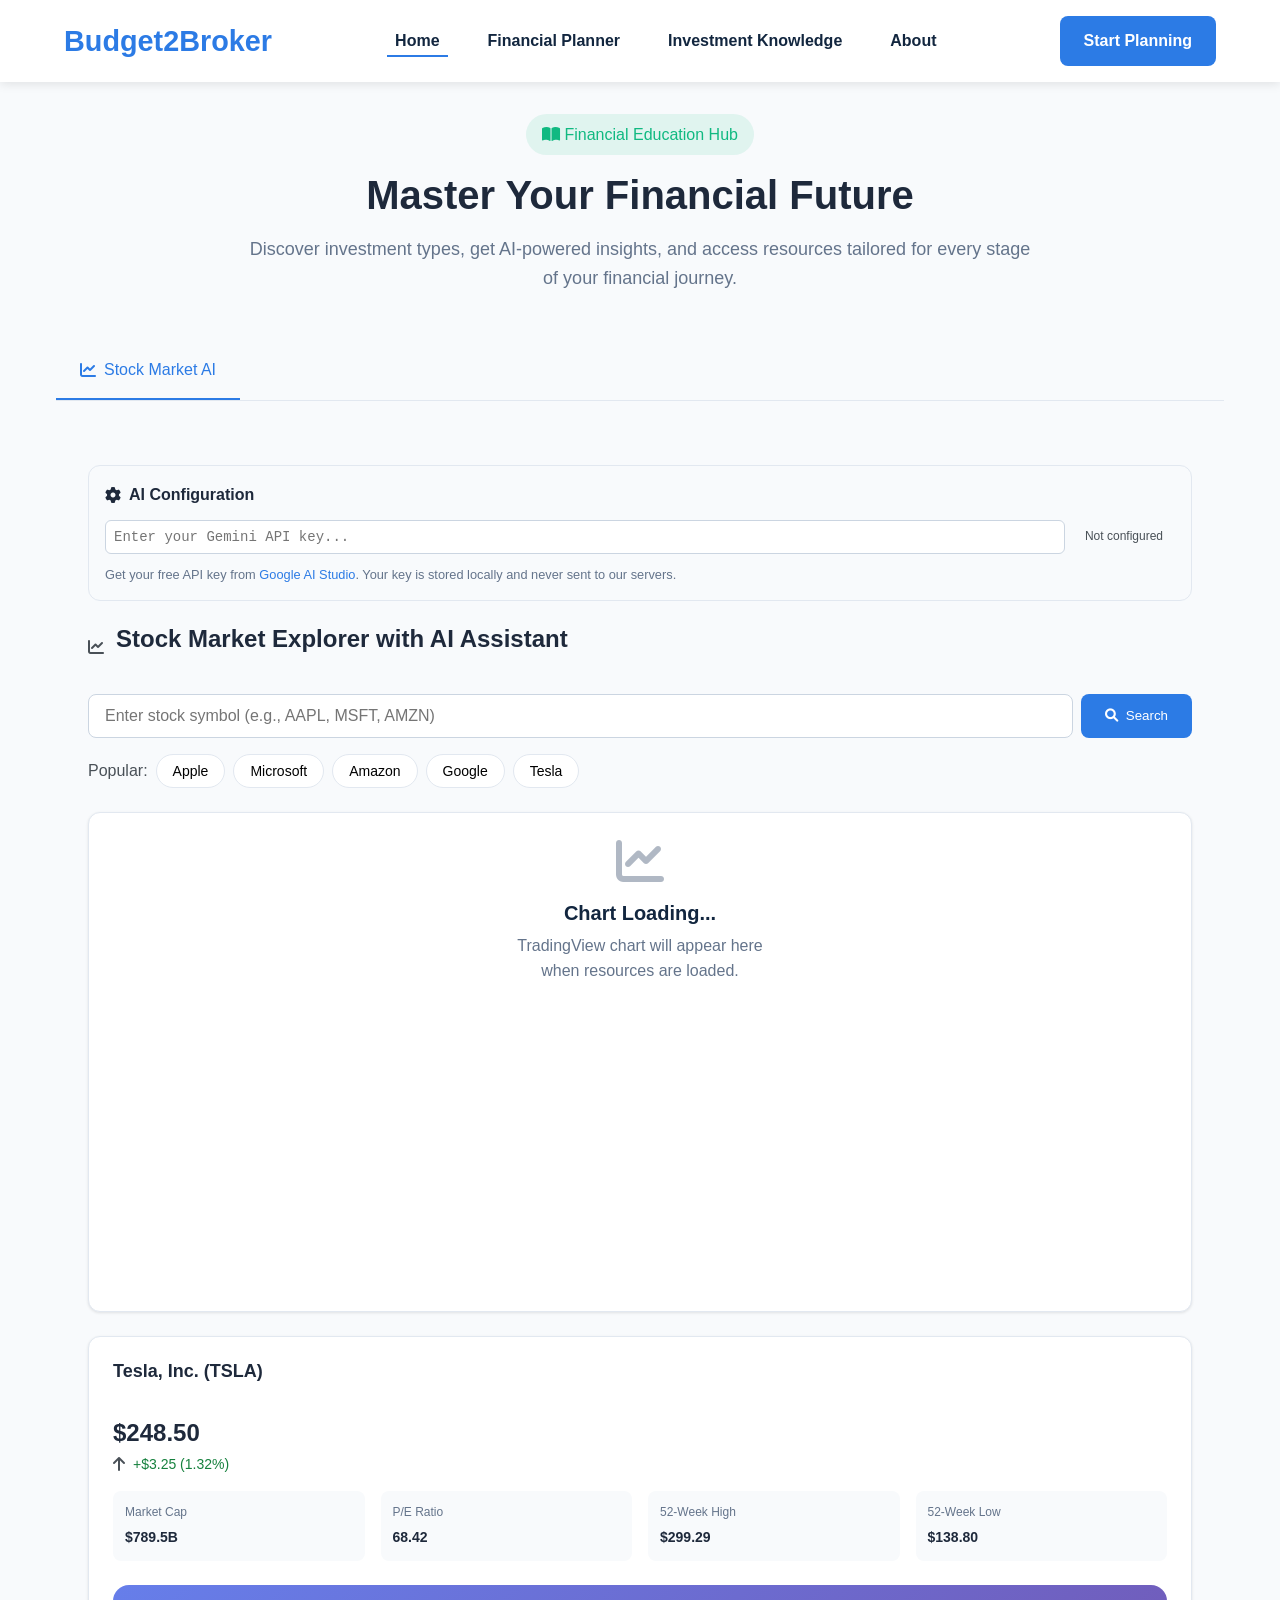
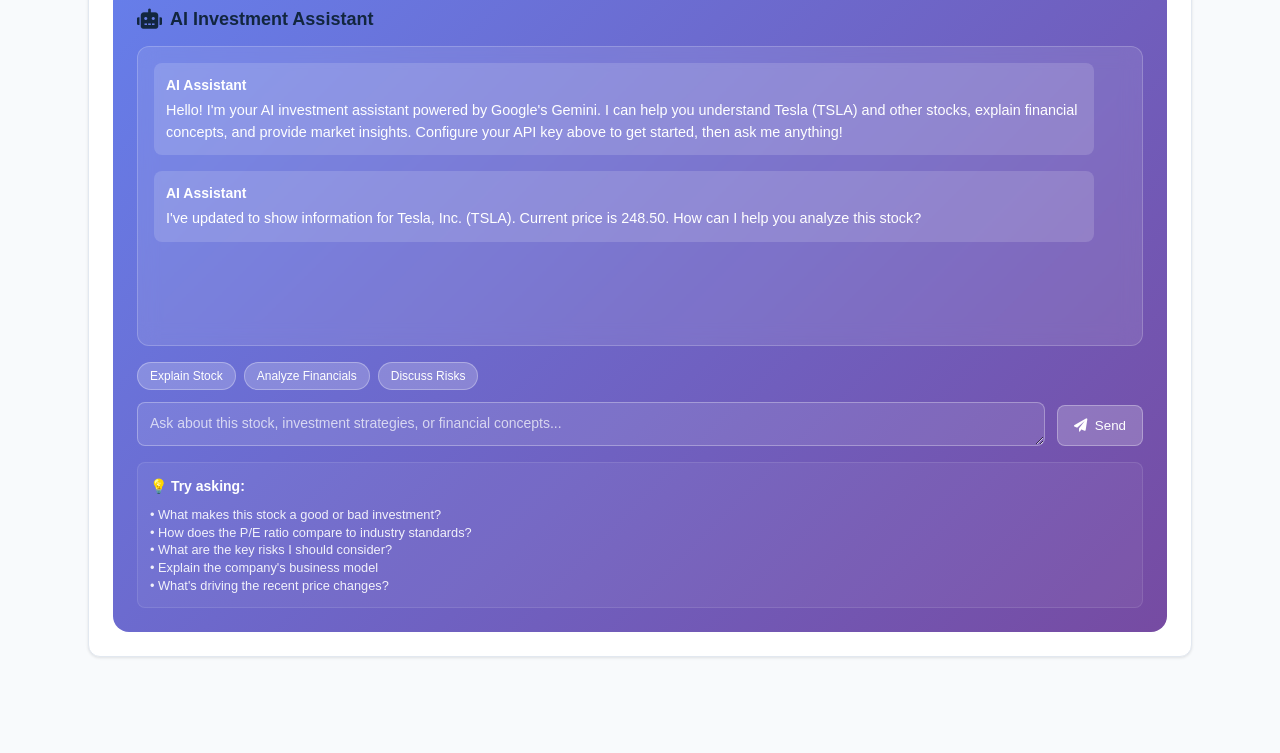
==== commit 3a7d38a9: "Final Proj2" ====
--- a/investment-knowledge.html
+++ b/investment-knowledge.html
@@ -4,6 +4,8 @@
     <meta charset="UTF-8">
     <meta name="viewport" content="width=device-width, initial-scale=1.0">
     <title>Investment Knowledge Base - FinancialFuture</title>
+    <link rel="stylesheet" href="css/about.css">
+    <link rel="stylesheet" href="css/styles.css">
     <link rel="stylesheet" href="https://cdnjs.cloudflare.com/ajax/libs/font-awesome/6.0.0-beta3/css/all.min.css">
     <style>
         /* Investment Knowledge Base Styles */
@@ -517,7 +519,24 @@
         }
     </style>
 </head>
+
 <body>
+    <header>
+        <nav class="navbar">
+            <div class="logo">
+                <h1>Budget2Broker</h1>
+            </div>
+            <ul class="nav-links">
+                <li><a href="index.html#home" class="active">Home</a></li>
+                <li><a href="index.html#planner">Financial Planner</a></li>
+                <li><a href="investment-knowledge.html">Investment Knowledge</a></li>
+                <li><a href="about.html">About</a></li>
+            </ul>
+            <div class="cta-button">
+                <a href="#planner" class="btn">Start Planning</a>
+            </div>
+        </nav>
+    </header>
     <div class="knowledge-hub-container">
         <div class="hub-header">
             <div class="hub-badge">
--- a/css/about.css
+++ b/css/about.css
@@ -0,0 +1,127 @@
+:root {
+  --primary-color: #2c7be5;
+  --secondary-color: #6c757d;
+  --dark-color: #12263f;
+  --light-color: #f9fbfd;
+  --border-radius: 8px;
+  --box-shadow: 0 4px 12px rgba(0, 0, 0, 0.1);
+  --transition: all 0.3s ease;
+}
+
+body {
+  font-family: 'Segoe UI', Tahoma, Geneva, Verdana, sans-serif;
+  line-height: 1.6;
+  color: #495057;
+  background-color: #f8f9fa;
+  margin: 0;
+}
+
+/* Reuse nav + footer styles if not using a global stylesheet */
+/* ===== HEADER & NAVIGATION ===== */
+header {
+    background-color: white;
+    box-shadow: 0 2px 10px rgba(0, 0, 0, 0.1);
+    position: sticky;
+    top: 0;
+    z-index: 1000;
+}
+
+.navbar {
+    display: flex;
+    justify-content: space-between;
+    align-items: center;
+    padding: 1rem 5%;
+    max-width: 1400px;
+    margin: 0 auto;
+}
+
+.logo h1 {
+    font-size: 1.8rem;
+    margin: 0;
+    color: var(--primary-color);
+}
+
+.nav-links {
+    display: flex;
+    list-style: none;
+}
+
+.nav-links li {
+    margin: 0 1rem;
+}
+
+.nav-links a {
+    color: var(--dark-color);
+    font-weight: 600;
+    padding: 0.5rem;
+    position: relative;
+}
+
+.nav-links a:after {
+    content: '';
+    position: absolute;
+    width: 0;
+    height: 2px;
+    bottom: 0;
+    left: 0;
+    background-color: var(--primary-color);
+    transition: var(--transition);
+}
+
+.nav-links a:hover:after,
+.nav-links a.active:after {
+    width: 100%;
+}
+
+/* ===== About Section ===== */
+.about-section {
+  padding: 5rem 5%;
+  background-color: #f8f9fa;
+}
+.about-section h2 {
+  text-align: center;
+  font-size: 2.5rem;
+  margin-bottom: 3rem;
+}
+.about-content {
+  max-width: 1000px;
+  margin: 0 auto;
+  display: grid;
+  grid-template-columns: 2fr 1fr;
+  gap: 2rem;
+}
+.about-text p {
+  margin-bottom: 1.5rem;
+}
+.team-info {
+  background-color: white;
+  border-radius: var(--border-radius);
+  padding: 2rem;
+  box-shadow: var(--box-shadow);
+}
+
+/* ===== Footer ===== */
+footer {
+  background-color: var(--dark-color);
+  color: white;
+  padding: 4rem 5% 2rem;
+}
+.footer-content {
+  display: grid;
+  grid-template-columns: repeat(auto-fit, minmax(250px, 1fr));
+  gap: 2rem;
+  max-width: 1200px;
+  margin: 0 auto;
+}
+.footer-links a {
+  color: #a0aec0;
+}
+.footer-links a:hover {
+  color: white;
+}
+.footer-bottom {
+  text-align: center;
+  padding-top: 2rem;
+  margin-top: 2rem;
+  border-top: 1px solid rgba(255, 255, 255, 0.1);
+}
--- a/css/styles.css
+++ b/css/styles.css
@@ -0,0 +1,641 @@
+/* ===== GLOBAL STYLES ===== */
+:root {
+    --primary-color: #2c7be5;
+    --secondary-color: #6c757d;
+    --accent-color: #00d97e;
+    --dark-color: #12263f;
+    --light-color: #f9fbfd;
+    --danger-color: #e63757;
+    --warning-color: #f6c343;
+    --success-color: #00d97e;
+    --border-radius: 8px;
+    --box-shadow: 0 4px 12px rgba(0, 0, 0, 0.1);
+    --transition: all 0.3s ease;
+}
+
+* {
+    margin: 0;
+    padding: 0;
+    box-sizing: border-box;
+}
+
+body {
+    font-family: 'Segoe UI', Tahoma, Geneva, Verdana, sans-serif;
+    line-height: 1.6;
+    color: #495057;
+    background-color: #f8f9fa;
+}
+
+h1, h2, h3, h4, h5, h6 {
+    font-weight: 700;
+    line-height: 1.2;
+    color: var(--dark-color);
+    margin-bottom: 1rem;
+}
+
+a {
+    text-decoration: none;
+    color: var(--primary-color);
+    transition: var(--transition);
+}
+
+a:hover {
+    color: #1a68d1;
+}
+
+.btn {
+    display: inline-block;
+    background-color: var(--primary-color);
+    color: white;
+    padding: 0.75rem 1.5rem;
+    border-radius: var(--border-radius);
+    border: none;
+    cursor: pointer;
+    transition: var(--transition);
+    font-weight: 600;
+    text-align: center;
+}
+
+.btn:hover {
+    background-color: #1a68d1;
+    color: white;
+    transform: translateY(-2px);
+    box-shadow: var(--box-shadow);
+}
+
+.btn-large {
+    padding: 1rem 2rem;
+    font-size: 1.1rem;
+}
+
+section {
+    padding: 5rem 0;
+}
+
+.container {
+    width: 100%;
+    max-width: 1200px;
+    margin: 0 auto;
+    padding: 0 1.5rem;
+}
+
+/* ===== HEADER & NAVIGATION ===== */
+header {
+    background-color: white;
+    box-shadow: 0 2px 10px rgba(0, 0, 0, 0.1);
+    position: sticky;
+    top: 0;
+    z-index: 1000;
+}
+
+.navbar {
+    display: flex;
+    justify-content: space-between;
+    align-items: center;
+    padding: 1rem 5%;
+    max-width: 1400px;
+    margin: 0 auto;
+}
+
+.logo h1 {
+    font-size: 1.8rem;
+    margin: 0;
+    color: var(--primary-color);
+}
+
+.nav-links {
+    display: flex;
+    list-style: none;
+}
+
+.nav-links li {
+    margin: 0 1rem;
+}
+
+.nav-links a {
+    color: var(--dark-color);
+    font-weight: 600;
+    padding: 0.5rem;
+    position: relative;
+}
+
+.nav-links a:after {
+    content: '';
+    position: absolute;
+    width: 0;
+    height: 2px;
+    bottom: 0;
+    left: 0;
+    background-color: var(--primary-color);
+    transition: var(--transition);
+}
+
+.nav-links a:hover:after,
+.nav-links a.active:after {
+    width: 100%;
+}
+
+/* ===== HERO SECTION ===== */
+.hero {
+    display: flex;
+    align-items: center;
+    justify-content: space-between;
+    padding: 5rem 5%;
+    background: linear-gradient(135deg, #f5f7fa 0%, #c3cfe2 100%);
+    min-height: 80vh;
+}
+
+.hero-content {
+    flex: 1;
+    max-width: 600px;
+}
+
+.hero-content h1 {
+    font-size: 3rem;
+    margin-bottom: 1.5rem;
+    color: var(--dark-color);
+}
+
+.hero-content p {
+    font-size: 1.2rem;
+    margin-bottom: 2rem;
+    color: var(--secondary-color);
+}
+
+.hero-image {
+    flex: 1;
+    display: flex;
+    justify-content: center;
+    align-items: center;
+}
+
+.hero-image img {
+    max-width: 100%;
+    height: auto;
+    animation: float 3s ease-in-out infinite;
+}
+
+@keyframes float {
+    0% { transform: translateY(0px); }
+    50% { transform: translateY(-20px); }
+    100% { transform: translateY(0px); }
+}
+
+/* ===== FEATURES SECTION ===== */
+.features {
+    text-align: center;
+    padding: 5rem 5%;
+    background-color: white;
+}
+
+.features h2 {
+    font-size: 2.5rem;
+    margin-bottom: 3rem;
+}
+
+.feature-cards {
+    display: grid;
+    grid-template-columns: repeat(auto-fit, minmax(250px, 1fr));
+    gap: 2rem;
+    max-width: 1200px;
+    margin: 0 auto;
+}
+
+.feature-card {
+    background-color: white;
+    border-radius: var(--border-radius);
+    padding: 2rem;
+    box-shadow: var(--box-shadow);
+    transition: var(--transition);
+}
+
+.feature-card:hover {
+    transform: translateY(-10px);
+    box-shadow: 0 10px 20px rgba(0, 0, 0, 0.1);
+}
+
+.feature-card i {
+    font-size: 2.5rem;
+    color: var(--primary-color);
+    margin-bottom: 1.5rem;
+}
+
+.feature-card h3 {
+    font-size: 1.5rem;
+    margin-bottom: 1rem;
+}
+
+/* ===== PLANNER SECTION ===== */
+.planner-section {
+    padding: 5rem 5%;
+    background-color: #f8f9fa;
+}
+
+.planner-section h2 {
+    text-align: center;
+    font-size: 2.5rem;
+    margin-bottom: 3rem;
+}
+
+.planner-container {
+    max-width: 1000px;
+    margin: 0 auto;
+    background-color: white;
+    border-radius: var(--border-radius);
+    box-shadow: var(--box-shadow);
+    overflow: hidden;
+}
+
+.tabs {
+    display: flex;
+    background-color: #f1f4f8;
+    border-bottom: 1px solid #e3e6f0;
+}
+
+.tab-btn {
+    flex: 1;
+    padding: 1rem;
+    background: none;
+    border: none;
+    font-size: 1rem;
+    font-weight: 600;
+    color: var(--secondary-color);
+    cursor: pointer;
+    transition: var(--transition);
+}
+
+.tab-btn.active {
+    background-color: white;
+    color: var(--primary-color);
+    border-bottom: 3px solid var(--primary-color);
+}
+
+.tab-btn:hover:not(.active) {
+    background-color: #e9ecef;
+}
+
+.tab-content {
+    padding: 2rem;
+}
+
+.tab-pane {
+    display: none;
+}
+
+.tab-pane.active {
+    display: block;
+}
+
+.form-section {
+    margin-bottom: 2rem;
+    padding: 1.5rem;
+    background-color: #f8f9fa;
+    border-radius: var(--border-radius);
+}
+
+.form-section h4 {
+    margin-bottom: 1.5rem;
+    color: var(--dark-color);
+    font-size: 1.2rem;
+}
+
+.form-group {
+    margin-bottom: 1rem;
+}
+
+.form-group label {
+    display: block;
+    margin-bottom: 0.5rem;
+    font-weight: 600;
+}
+
+.form-group input,
+.form-group select {
+    width: 100%;
+    padding: 0.75rem;
+    border: 1px solid #ced4da;
+    border-radius: var(--border-radius);
+    font-size: 1rem;
+    transition: var(--transition);
+}
+
+.form-group input:focus,
+.form-group select:focus {
+    border-color: var(--primary-color);
+    outline: none;
+    box-shadow: 0 0 0 0.2rem rgba(44, 123, 229, 0.25);
+}
+
+.form-actions {
+    display: flex;
+    justify-content: space-between;
+    margin-top: 2rem;
+}
+
+/* ===== KNOWLEDGE SECTION ===== */
+.knowledge-section {
+    padding: 5rem 5%;
+    background-color: white;
+}
+
+.knowledge-section h2 {
+    text-align: center;
+    font-size: 2.5rem;
+    margin-bottom: 3rem;
+}
+
+.knowledge-container {
+    max-width: 1200px;
+    margin: 0 auto;
+    display: grid;
+    grid-template-columns: 1fr 2fr;
+    gap: 2rem;
+}
+
+.knowledge-categories {
+    display: grid;
+    grid-template-columns: repeat(2, 1fr);
+    gap: 1rem;
+}
+
+.category {
+    background-color: #f8f9fa;
+    border-radius: var(--border-radius);
+    padding: 1.5rem;
+    text-align: center;
+    cursor: pointer;
+    transition: var(--transition);
+}
+
+.category:hover {
+    background-color: var(--primary-color);
+    color: white;
+    transform: translateY(-5px);
+}
+
+.category:hover h3 {
+    color: white;
+}
+
+.category:hover i {
+    color: white;
+}
+
+.category i {
+    font-size: 2rem;
+    color: var(--primary-color);
+    margin-bottom: 1rem;
+    transition: var(--transition);
+}
+
+.category h3 {
+    font-size: 1.2rem;
+    margin-bottom: 0;
+    transition: var(--transition);
+}
+
+.knowledge-content {
+    background-color: #f8f9fa;
+    border-radius: var(--border-radius);
+    padding: 2rem;
+    box-shadow: var(--box-shadow);
+}
+
+#knowledge-display h3 {
+    margin-bottom: 1.5rem;
+}
+
+/* ===== ABOUT SECTION ===== */
+.about-section {
+    padding: 5rem 5%;
+    background-color: #f8f9fa;
+}
+
+.about-section h2 {
+    text-align: center;
+    font-size: 2.5rem;
+    margin-bottom: 3rem;
+}
+
+.about-content {
+    max-width: 1000px;
+    margin: 0 auto;
+    display: grid;
+    grid-template-columns: 2fr 1fr;
+    gap: 2rem;
+}
+
+.about-text p {
+    margin-bottom: 1.5rem;
+}
+
+.team-info {
+    background-color: white;
+    border-radius: var(--border-radius);
+    padding: 2rem;
+    box-shadow: var(--box-shadow);
+}
+
+/* ===== FOOTER ===== */
+footer {
+    background-color: var(--dark-color);
+    color: white;
+    padding: 4rem 5% 2rem;
+}
+
+.footer-content {
+    display: grid;
+    grid-template-columns: repeat(auto-fit, minmax(250px, 1fr));
+    gap: 2rem;
+    max-width: 1200px;
+    margin: 0 auto;
+}
+
+.footer-logo h2 {
+    color: white;
+    margin-bottom: 1rem;
+}
+
+.footer-logo p {
+    color: #a0aec0;
+}
+
+.footer-links h3,
+.footer-contact h3 {
+    color: white;
+    margin-bottom: 1.5rem;
+}
+
+.footer-links ul {
+    list-style: none;
+}
+
+.footer-links li {
+    margin-bottom: 0.75rem;
+}
+
+.footer-links a {
+    color: #a0aec0;
+    transition: var(--transition);
+}
+
+.footer-links a:hover {
+    color: white;
+}
+
+.footer-contact p {
+    margin-bottom: 1rem;
+    color: #a0aec0;
+}
+
+.social-icons {
+    display: flex;
+    gap: 1rem;
+    margin-top: 1.5rem;
+}
+
+.social-icons a {
+    display: flex;
+    align-items: center;
+    justify-content: center;
+    width: 40px;
+    height: 40px;
+    background-color: rgba(255, 255, 255, 0.1);
+    border-radius: 50%;
+    transition: var(--transition);
+}
+
+.social-icons a:hover {
+    background-color: var(--primary-color);
+    transform: translateY(-5px);
+}
+
+.footer-bottom {
+    text-align: center;
+    padding-top: 2rem;
+    margin-top: 2rem;
+    border-top: 1px solid rgba(255, 255, 255, 0.1);
+}
+
+/* ===== RESPONSIVE DESIGN ===== */
+@media (max-width: 992px) {
+    .hero {
+        flex-direction: column;
+        text-align: center;
+        padding: 3rem 5%;
+    }
+    
+    .hero-content {
+        margin-bottom: 2rem;
+    }
+    
+    .knowledge-container {
+        grid-template-columns: 1fr;
+    }
+    
+    .about-content {
+        grid-template-columns: 1fr;
+    }
+}
+
+@media (max-width: 768px) {
+    .navbar {
+        flex-direction: column;
+        padding: 1rem;
+    }
+    
+    .logo {
+        margin-bottom: 1rem;
+    }
+    
+    .nav-links {
+        margin-bottom: 1rem;
+    }
+    
+    .feature-cards {
+        grid-template-columns: 1fr;
+    }
+    
+    .form-actions {
+        flex-direction: column;
+        gap: 1rem;
+    }
+    
+    .form-actions button {
+        width: 100%;
+    }
+}
+
+@media (max-width: 576px) {
+    .nav-links {
+        flex-direction: column;
+        align-items: center;
+    }
+    
+    .nav-links li {
+        margin: 0.5rem 0;
+    }
+    
+    .hero-content h1 {
+        font-size: 2.5rem;
+    }
+    
+    .knowledge-categories {
+        grid-template-columns: 1fr;
+    }
+}
+
+/* ===== ANIMATIONS ===== */
+@keyframes fadeIn {
+    from { opacity: 0; transform: translateY(20px); }
+    to { opacity: 1; transform: translateY(0); }
+}
+
+.tab-pane.active {
+    animation: fadeIn 0.5s ease forwards;
+}
+
+/* ===== PLAN RESULTS STYLING ===== */
+.plan-content {
+    background-color: #f8f9fa;
+    border-radius: var(--border-radius);
+    padding: 2rem;
+}
+
+.plan-section {
+    margin-bottom: 2rem;
+}
+
+.plan-section h4 {
+    color: var(--primary-color);
+    border-bottom: 1px solid #e3e6f0;
+    padding-bottom: 0.5rem;
+    margin-bottom: 1rem;
+}
+
+.plan-chart {
+    margin: 2rem 0;
+    height: 300px;
+    background-color: white;
+    border-radius: var(--border-radius);
+    padding: 1rem;
+    box-shadow: var(--box-shadow);
+}
+
+.recommendation {
+    background-color: white;
+    border-left: 4px solid var(--primary-color);
+    padding: 1rem;
+    margin-bottom: 1rem;
+    border-radius: 0 var(--border-radius) var(--border-radius) 0;
+}
+
+.recommendation h5 {
+    color: var(--primary-color);
+    margin-bottom: 0.5rem;
+}
+
+.plan-loading {
+    text-align: center;
+    padding: 3rem;
+}
